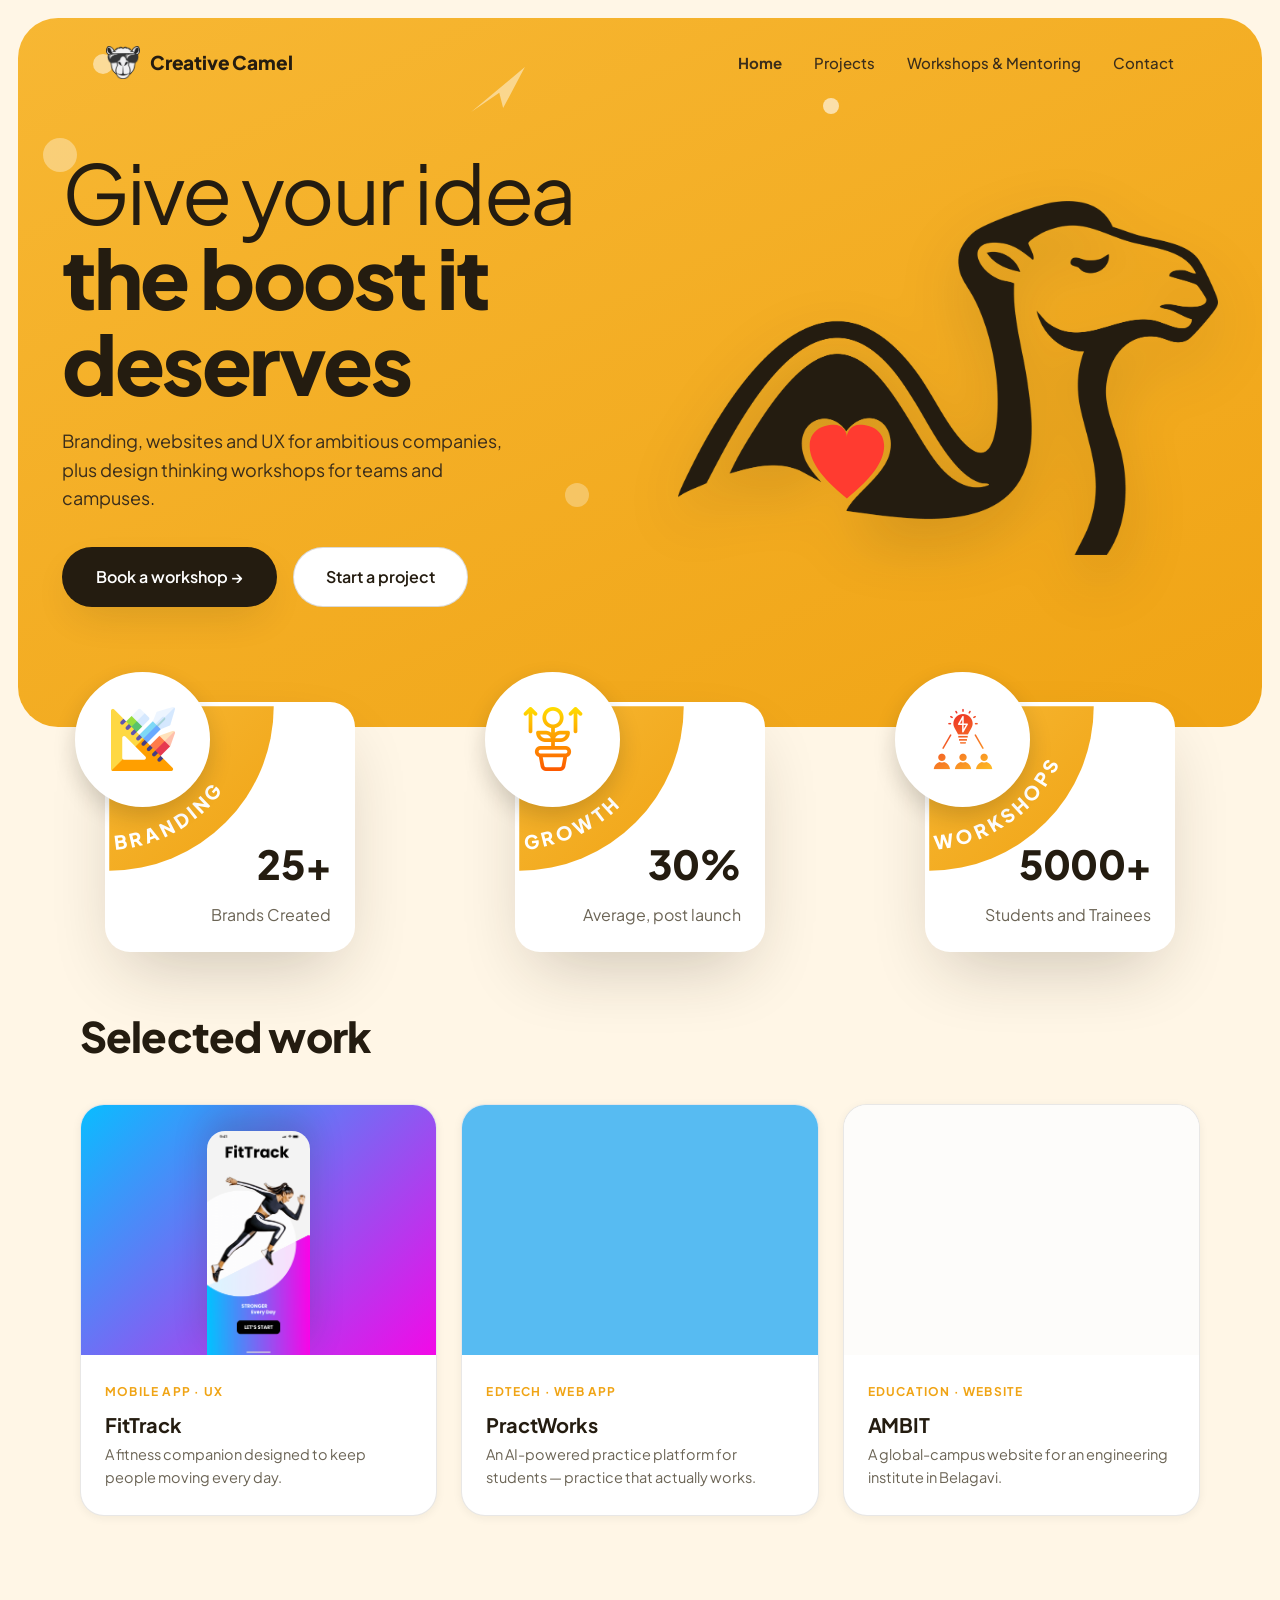
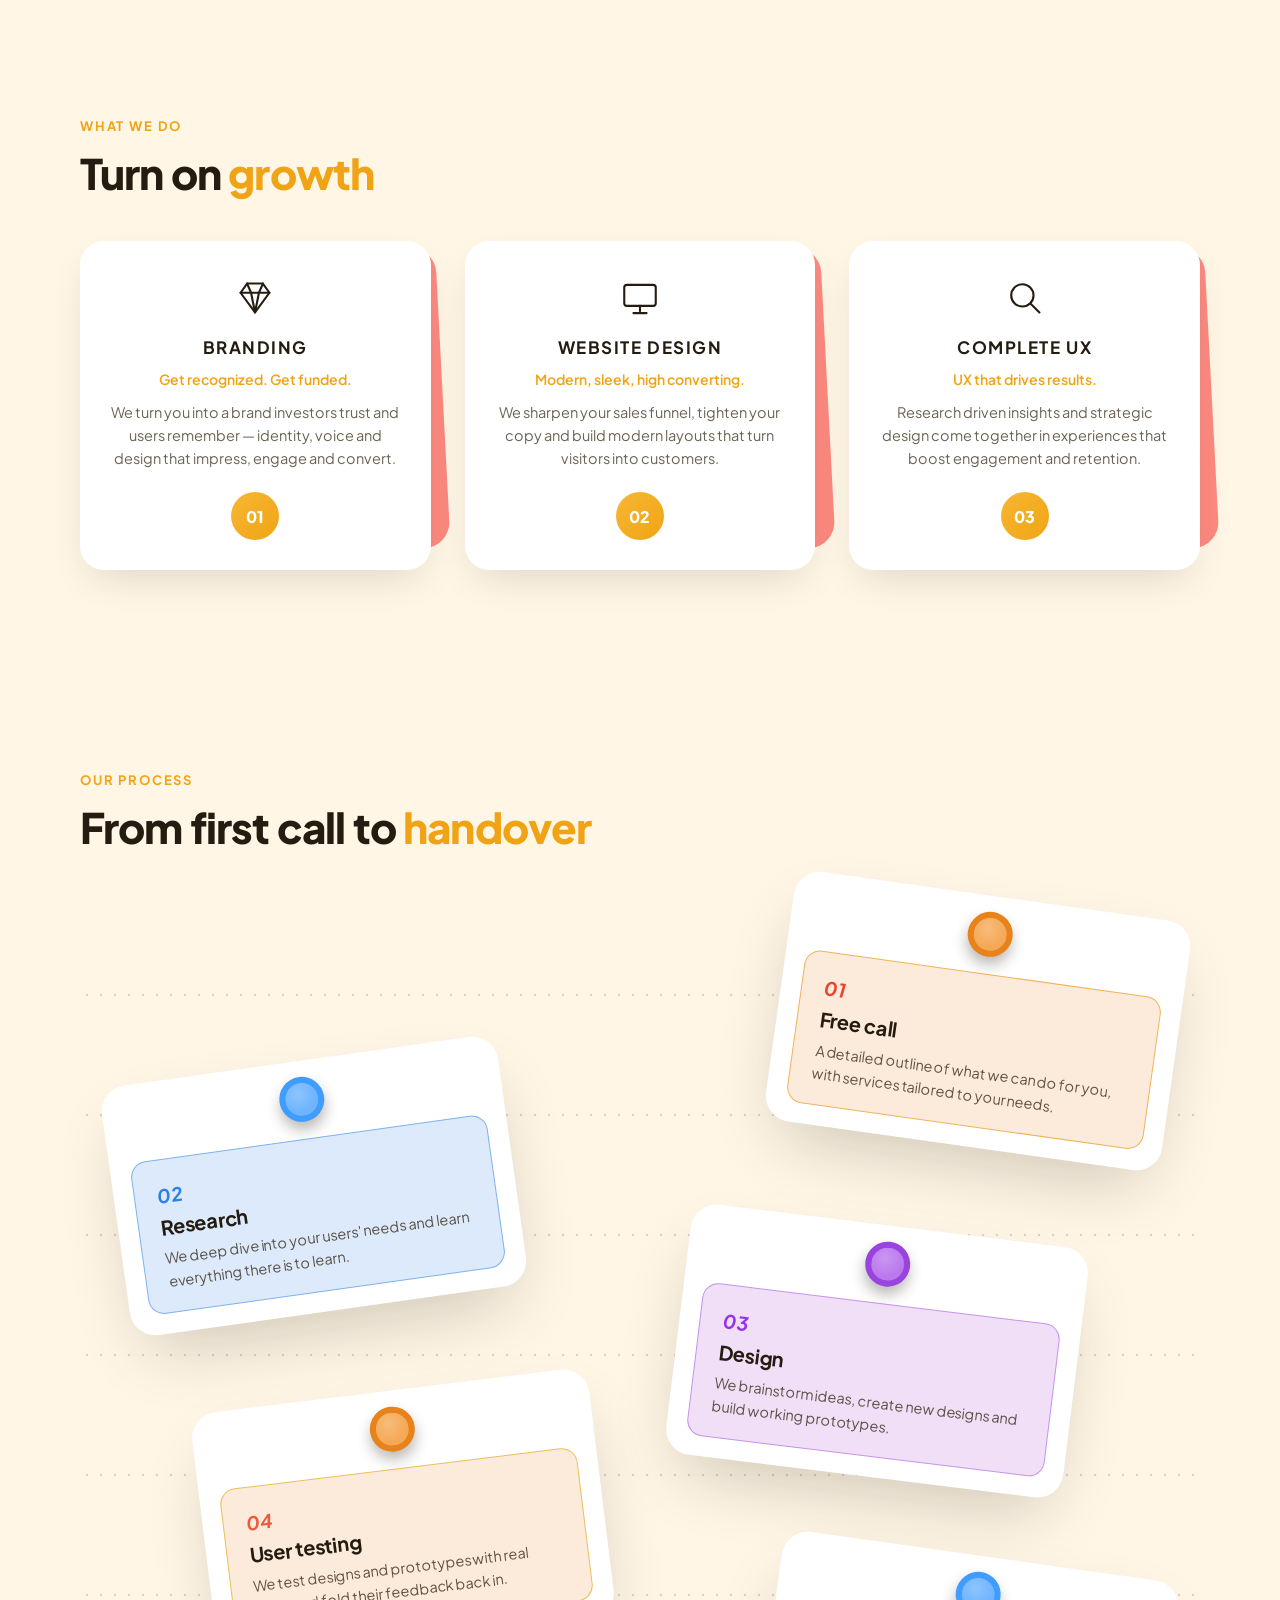
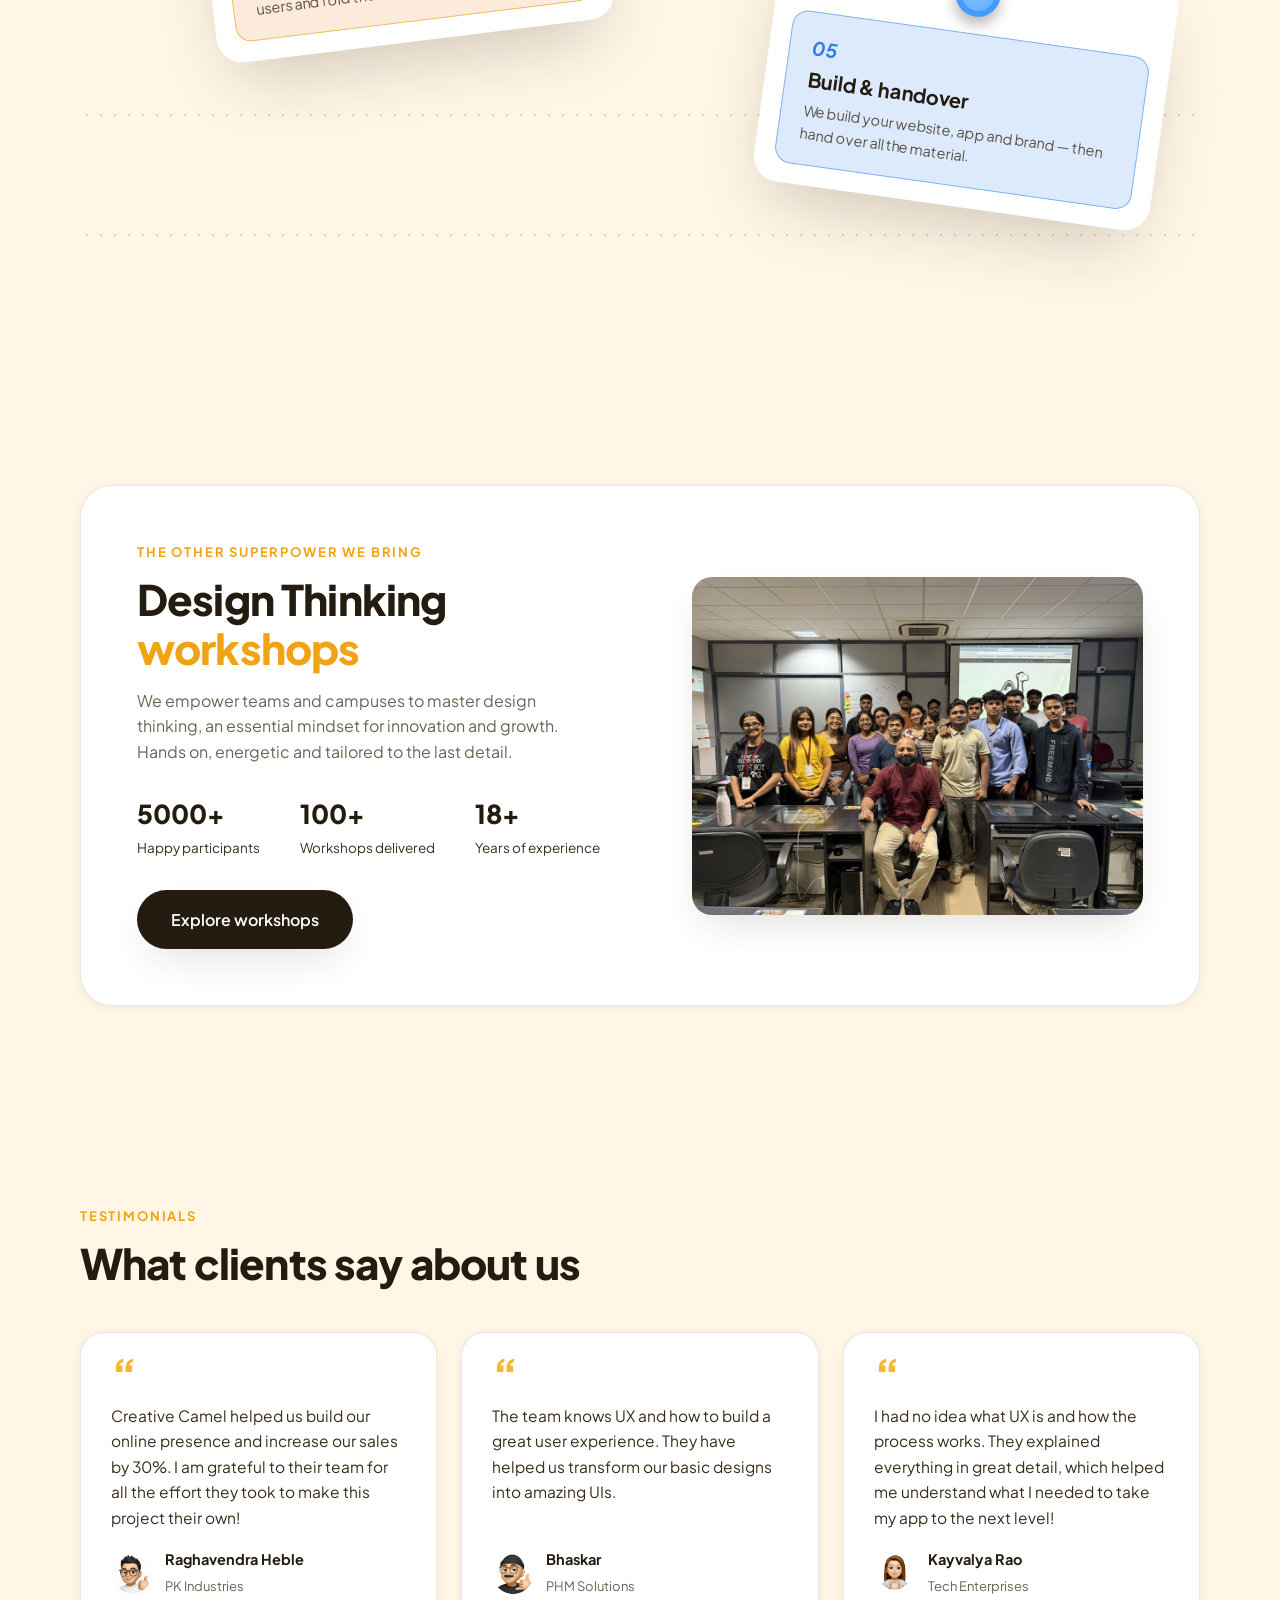
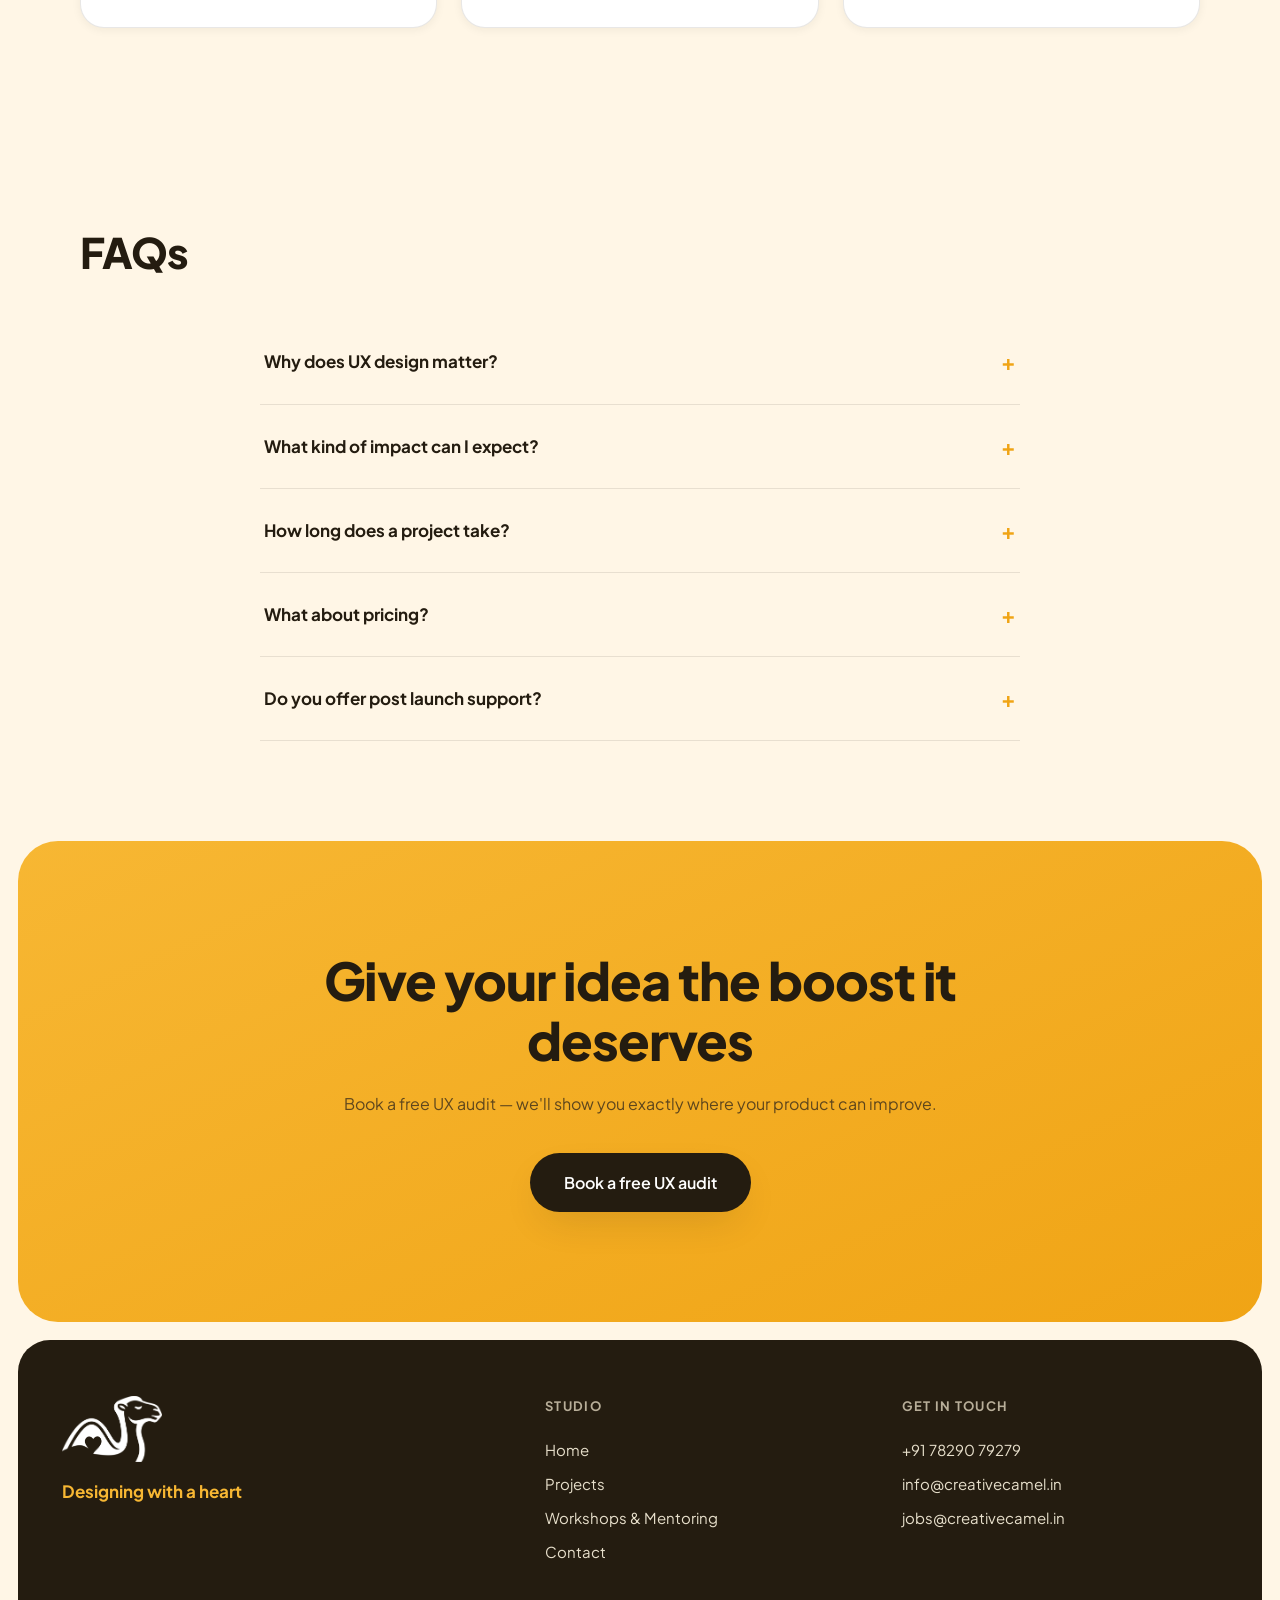
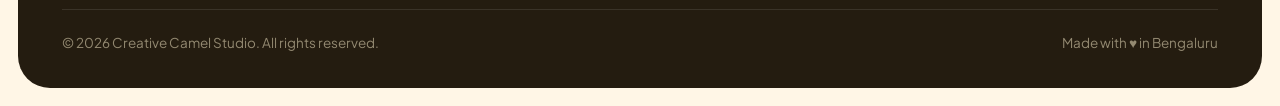
==== index.html @ 9607f11a "Workshops page: add learning journey, who should attend, and certificate spotlight sections" ====
<!DOCTYPE html>
<html lang="en">
<head>
<meta charset="UTF-8">
<meta name="viewport" content="width=device-width, initial-scale=1.0">
<title>Creative Camel Studio — Give your idea the boost it deserves</title>
<meta name="description" content="Creative Camel Studio designs brands, websites and UX for ambitious companies — and runs design thinking workshops for colleges and corporates. Bengaluru, India.">
<meta property="og:title" content="Creative Camel Studio">
<meta property="og:description" content="Branding, websites and UX that get you noticed — plus design thinking workshops that transform how teams create.">
<meta property="og:type" content="website">
<meta property="og:url" content="https://creativecamel.in/">
<link rel="icon" type="image/png" href="assets/img/logo-camel-face.png">
<link rel="preconnect" href="https://fonts.googleapis.com">
<link rel="preconnect" href="https://fonts.gstatic.com" crossorigin>
<link href="https://fonts.googleapis.com/css2?family=Plus+Jakarta+Sans:ital,wght@0,300..800;1,300..800&display=swap" rel="stylesheet">
<link rel="stylesheet" href="assets/styles.css?v=58">
</head>
<body>

<div class="hero-card">
  <div class="bubble" style="width:20px;height:20px;top:36px;left:6%;opacity:.5"></div>
  <div class="bubble" style="width:34px;height:34px;top:120px;left:2%;opacity:.35"></div>
  <div class="bubble" style="width:16px;height:16px;top:80px;right:34%;opacity:.6"></div>
  <div class="bubble" style="width:24px;height:24px;bottom:220px;left:44%;opacity:.3"></div>
  <svg class="paper-plane" viewBox="0 0 100 100" style="top:44px;left:36%;width:64px" aria-hidden="true">
    <path d="M8 78 L92 8 L52 48 L8 78 Z M52 48 L92 8 L58 72 Z" fill="#ffffff" opacity=".55"/>
  </svg>

  <div class="wrap">
    <nav class="nav-inner" aria-label="Main">
      <a class="brand" href="index.html"><img src="assets/img/logo-camel-face.png" alt="Creative Camel logo">Creative Camel</a>
      <div class="nav-links" id="navLinks">
        <a href="index.html" class="active">Home</a>
        <a href="#projects">Projects</a>
        <a href="workshops.html">Workshops &amp; Mentoring</a>
        <a href="contact.html">Contact</a>
      </div>
      <button class="nav-toggle" aria-label="Menu" aria-expanded="false" aria-controls="navLinks">☰</button>
    </nav>
  </div>

  <div class="wrap hero">
    <div class="hero-grid">
      <div class="hero-copy">
        <h1><span class="light">Give your idea</span><br>the boost it deserves</h1>
        <p class="hero-sub">Branding, websites and UX for ambitious companies, plus design thinking workshops for teams and campuses.</p>
        <div class="hero-btns">
          <a class="btn btn-primary" href="workshops.html">Book a workshop →</a>
          <a class="btn btn-ghost" href="contact.html">Start a project</a>
        </div>
      </div>
      <div class="hero-illustration">
        <div class="mark-wrap" tabindex="0" role="img" aria-label="The Creative Camel mark — hover for a little life">
          <img src="assets/img/camel-mark-hero.png" alt="">
          <svg class="mark-heart" viewBox="0 0 100 100" aria-hidden="true">
            <path d="M50 92 C 18 66, 4 46, 4 27 C 4 9, 19 1, 34 1 C 45 1, 50 10, 50 16 C 50 10, 55 1, 66 1 C 81 1, 96 9, 96 27 C 96 46, 82 66, 50 92 Z"/>
          </svg>
        </div>
      </div>
    </div>

    <div class="stat-cards">
      <div class="stat-card reveal">
        <svg class="card-swoosh" viewBox="0 0 320 320" aria-hidden="true">
          <defs>
            <linearGradient id="swooshGrad3" x1="0" y1="0" x2="1" y2="1">
              <stop offset="0%" stop-color="#F7B733"/><stop offset="100%" stop-color="#F0A415"/>
            </linearGradient>
            <path id="arcPath3" d="M6 210 A210 210 0 0 0 210 6" fill="none"/>
          </defs>
          <path d="M240 6 A234 234 0 0 1 6 240 L6 6 Z" fill="url(#swooshGrad3)"/>
          <text font-family="'Plus Jakarta Sans',sans-serif" font-weight="800" font-size="27" letter-spacing="5" fill="#fff">
            <textPath href="#arcPath3" startOffset="8">BRANDING</textPath>
          </text>
        </svg>
        <div class="badge">
          <img src="assets/img/Design.png" alt="">
        </div>
        <div class="stat-text">
          <div class="value"><span data-count-to="25">0</span>+</div>
          <div class="desc">Brands Created</div>
        </div>
      </div>
      <div class="stat-card reveal reveal-d1">
        <svg class="card-swoosh" viewBox="0 0 320 320" aria-hidden="true">
          <defs>
            <linearGradient id="swooshGrad2" x1="0" y1="0" x2="1" y2="1">
              <stop offset="0%" stop-color="#F7B733"/><stop offset="100%" stop-color="#F0A415"/>
            </linearGradient>
            <path id="arcPath2" d="M6 210 A210 210 0 0 0 210 6" fill="none"/>
          </defs>
          <path d="M240 6 A234 234 0 0 1 6 240 L6 6 Z" fill="url(#swooshGrad2)"/>
          <text font-family="'Plus Jakarta Sans',sans-serif" font-weight="800" font-size="27" letter-spacing="5" fill="#fff">
            <textPath href="#arcPath2" startOffset="8">GROWTH</textPath>
          </text>
        </svg>
        <div class="badge">
          <img src="assets/img/Growth.png" alt="">
        </div>
        <div class="stat-text">
          <div class="value"><span data-count-to="30">0</span>%</div>
          <div class="desc">Average, post launch</div>
        </div>
      </div>
      <div class="stat-card reveal reveal-d2">
        <svg class="card-swoosh" viewBox="0 0 320 320" aria-hidden="true">
          <defs>
            <linearGradient id="swooshGrad1" x1="0" y1="0" x2="1" y2="1">
              <stop offset="0%" stop-color="#F7B733"/><stop offset="100%" stop-color="#F0A415"/>
            </linearGradient>
            <path id="arcPath1" d="M6 210 A210 210 0 0 0 210 6" fill="none"/>
          </defs>
          <path d="M240 6 A234 234 0 0 1 6 240 L6 6 Z" fill="url(#swooshGrad1)"/>
          <text font-family="'Plus Jakarta Sans',sans-serif" font-weight="800" font-size="27" letter-spacing="5" fill="#fff">
            <textPath href="#arcPath1" startOffset="8">WORKSHOPS</textPath>
          </text>
        </svg>
        <div class="badge">
          <img src="assets/img/Workshop.png" alt="">
        </div>
        <div class="stat-text">
          <div class="value"><span data-count-to="5000">0</span>+</div>
          <div class="desc">Students and Trainees</div>
        </div>
      </div>
    </div>
  </div>
</div>

<section class="section" id="projects">
  <div class="wrap">
    <div class="section-head reveal">
      <h2>Selected work</h2>
    </div>
    <div class="cards-3">
      <a class="card reveal" href="fittrack.html">
        <div class="card-thumb tint-fittrack"><img class="phone" src="assets/img/fittrack-hero.png" alt="FitTrack app onboarding screen"></div>
        <div class="card-body">
          <span class="tag">Mobile App · UX</span>
          <h3>FitTrack</h3>
          <p>A fitness companion designed to keep people moving every day.</p>
        </div>
      </a>
      <a class="card reveal reveal-d1" href="practworks.html">
        <div class="card-thumb tint-practwork"><video class="thumb-video" src="assets/video/PractWorks.mp4" autoplay muted loop playsinline aria-label="PractWorks learning platform demo"></video></div>
        <div class="card-body">
          <span class="tag">EdTech · Web App</span>
          <h3>PractWorks</h3>
          <p>An AI-powered practice platform for students — practice that actually works.</p>
        </div>
      </a>
      <a class="card reveal reveal-d2" href="https://ambit.edu.in/#/" target="_blank" rel="noopener">
        <div class="card-thumb tint-ambit"><video class="thumb-video" src="assets/video/AMBIT.mp4" autoplay muted loop playsinline aria-label="AMBIT engineering college website demo"></video></div>
        <div class="card-body">
          <span class="tag">Education · Website</span>
          <h3>AMBIT</h3>
          <p>A global-campus website for an engineering institute in Belagavi.</p>
        </div>
      </a>
    </div>
  </div>
</section>

<section class="section">
  <div class="wrap">
    <div class="section-head reveal">
      <div>
        <span class="kicker">What we do</span>
        <h2>Turn on <span class="serif-accent">growth</span></h2>
      </div>
    </div>
    <div class="services">
      <div class="service reveal">
        <div class="service-card">
          <span class="icon" aria-hidden="true">
            <svg viewBox="0 0 32 32" fill="none" stroke="currentColor" stroke-width="1.6" stroke-linejoin="round" stroke-linecap="round">
              <path d="M10 5 L22 5 L27 12 L16 27 L5 12 Z"/>
              <path d="M5 12 L27 12 M13 12 L16 27 L19 12 M10 5 L13 12 M22 5 L19 12"/>
            </svg>
          </span>
          <h3>Branding</h3>
          <span class="promise">Get recognized. Get funded.</span>
          <p>We turn you into a brand investors trust and users remember — identity, voice and design that impress, engage and convert.</p>
          <span class="num">01</span>
        </div>
      </div>
      <div class="service reveal reveal-d1">
        <div class="service-card">
          <span class="icon" aria-hidden="true">
            <svg viewBox="0 0 32 32" fill="none" stroke="currentColor" stroke-width="1.6" stroke-linejoin="round" stroke-linecap="round">
              <rect x="4" y="6" width="24" height="16" rx="2"/>
              <path d="M16 22 L16 26 M11 27.5 L21 27.5"/>
            </svg>
          </span>
          <h3>Website Design</h3>
          <span class="promise">Modern, sleek, high converting.</span>
          <p>We sharpen your sales funnel, tighten your copy and build modern layouts that turn visitors into customers.</p>
          <span class="num">02</span>
        </div>
      </div>
      <div class="service reveal reveal-d2">
        <div class="service-card">
          <span class="icon" aria-hidden="true">
            <svg viewBox="0 0 32 32" fill="none" stroke="currentColor" stroke-width="1.6" stroke-linejoin="round" stroke-linecap="round">
              <circle cx="14" cy="14" r="8.5"/>
              <path d="M20.5 20.5 L27 27"/>
            </svg>
          </span>
          <h3>Complete UX</h3>
          <span class="promise">UX that drives results.</span>
          <p>Research driven insights and strategic design come together in experiences that boost engagement and retention.</p>
          <span class="num">03</span>
        </div>
      </div>
    </div>
  </div>
</section>

<section class="section">
  <div class="wrap">
    <div class="section-head reveal">
      <div>
        <span class="kicker">Our process</span>
        <h2>From first call to <span class="serif-accent">handover</span></h2>
      </div>
    </div>
    <div class="process pinboard">
      <div class="pin-card pc-1 reveal">
        <div class="pin-tilt">
          <span class="pin" aria-hidden="true"></span>
          <div class="pin-inner">
            <span class="pnum">01</span>
            <h3>Free call</h3>
            <p>A detailed outline of what we can do for you, with services tailored to your needs.</p>
          </div>
        </div>
      </div>
      <div class="pin-card pc-2 reveal reveal-d1">
        <div class="pin-tilt">
          <span class="pin" aria-hidden="true"></span>
          <div class="pin-inner">
            <span class="pnum">02</span>
            <h3>Research</h3>
            <p>We deep dive into your users' needs and learn everything there is to learn.</p>
          </div>
        </div>
      </div>
      <div class="pin-card pc-3 reveal reveal-d1">
        <div class="pin-tilt">
          <span class="pin" aria-hidden="true"></span>
          <div class="pin-inner">
            <span class="pnum">03</span>
            <h3>Design</h3>
            <p>We brainstorm ideas, create new designs and build working prototypes.</p>
          </div>
        </div>
      </div>
      <div class="pin-card pc-4 reveal reveal-d2">
        <div class="pin-tilt">
          <span class="pin" aria-hidden="true"></span>
          <div class="pin-inner">
            <span class="pnum">04</span>
            <h3>User testing</h3>
            <p>We test designs and prototypes with real users and fold their feedback back in.</p>
          </div>
        </div>
      </div>
      <div class="pin-card pc-5 reveal reveal-d2">
        <div class="pin-tilt">
          <span class="pin" aria-hidden="true"></span>
          <div class="pin-inner">
            <span class="pnum">05</span>
            <h3>Build &amp; handover</h3>
            <p>We build your website, app and brand — then hand over all the material.</p>
          </div>
        </div>
      </div>
    </div>
  </div>
</section>

<section class="section">
  <div class="wrap">
    <div class="ws-banner reveal">
      <div>
        <span class="kicker">The other superpower we bring</span>
        <h2>Design Thinking <span class="serif-accent">workshops</span></h2>
        <p>We empower teams and campuses to master design thinking, an essential mindset for innovation and growth. Hands on, energetic and tailored to the last detail.</p>
        <div class="ws-stats">
          <div><b><span data-count-to="5000">0</span>+</b><span>Happy participants</span></div>
          <div><b><span data-count-to="100">0</span>+</b><span>Workshops delivered</span></div>
          <div><b><span data-count-to="18">0</span>+</b><span>Years of experience</span></div>
        </div>
        <a class="btn btn-primary" href="workshops.html">Explore workshops</a>
      </div>
      <img class="ws-photo" src="assets/img/workshop-classroom.jpg" alt="A Creative Camel design thinking workshop in progress at an engineering college">
    </div>
  </div>
</section>

<section class="section">
  <div class="wrap">
    <div class="section-head reveal">
      <div>
        <span class="kicker">Testimonials</span>
        <h2>What clients say about us</h2>
      </div>
    </div>
    <div class="quotes">
      <figure class="quote reveal">
        <span class="mark">“</span>
        <p>Creative Camel helped us build our online presence and increase our sales by 30%. I am grateful to their team for all the effort they took to make this project their own!</p>
        <footer>
          <img src="assets/img/avatar-1.png" alt="">
          <div><b>Raghavendra Heble</b><span>PK Industries</span></div>
        </footer>
      </figure>
      <figure class="quote reveal reveal-d1">
        <span class="mark">“</span>
        <p>The team knows UX and how to build a great user experience. They have helped us transform our basic designs into amazing UIs.</p>
        <footer>
          <img src="assets/img/avatar-2.png" alt="">
          <div><b>Bhaskar</b><span>PHM Solutions</span></div>
        </footer>
      </figure>
      <figure class="quote reveal reveal-d2">
        <span class="mark">“</span>
        <p>I had no idea what UX is and how the process works. They explained everything in great detail, which helped me understand what I needed to take my app to the next level!</p>
        <footer>
          <img src="assets/img/avatar-3.png" alt="">
          <div><b>Kayvalya Rao</b><span>Tech Enterprises</span></div>
        </footer>
      </figure>
    </div>
  </div>
</section>

<section class="section">
  <div class="wrap">
    <div class="section-head reveal"><h2>FAQs</h2></div>
    <div class="faq reveal">
      <div class="faq-item">
        <button class="faq-q" aria-expanded="false" aria-controls="faq-a-1">
          Why does UX design matter?
          <span class="faq-icon" aria-hidden="true">+</span>
        </button>
        <div class="faq-a" id="faq-a-1">
          <div class="faq-a-inner"><p>Good UX is the difference between a product people tolerate and a product people love. It reduces friction, builds trust and directly moves the numbers you care about — sign ups, sales and retention.</p></div>
        </div>
      </div>
      <div class="faq-item">
        <button class="faq-q" aria-expanded="false" aria-controls="faq-a-2">
          What kind of impact can I expect?
          <span class="faq-icon" aria-hidden="true">+</span>
        </button>
        <div class="faq-a" id="faq-a-2">
          <div class="faq-a-inner"><p>A sharper brand, a clearer story and measurably better conversion. One of our clients saw a 30% lift in sales after we rebuilt their online presence — results vary, but we design for outcomes, not just looks.</p></div>
        </div>
      </div>
      <div class="faq-item">
        <button class="faq-q" aria-expanded="false" aria-controls="faq-a-3">
          How long does a project take?
          <span class="faq-icon" aria-hidden="true">+</span>
        </button>
        <div class="faq-a" id="faq-a-3">
          <div class="faq-a-inner"><p>It depends on scope: a branding project typically runs 2–4 weeks, a website 4–8 weeks, and a full UX engagement longer. You'll get a clear timeline after the free call — and we stick to it.</p></div>
        </div>
      </div>
      <div class="faq-item">
        <button class="faq-q" aria-expanded="false" aria-controls="faq-a-4">
          What about pricing?
          <span class="faq-icon" aria-hidden="true">+</span>
        </button>
        <div class="faq-a" id="faq-a-4">
          <div class="faq-a-inner"><p>Every project is scoped and priced after the free call, so you only pay for what you need. No hidden costs, no surprises — just a clear proposal you can say yes to.</p></div>
        </div>
      </div>
      <div class="faq-item">
        <button class="faq-q" aria-expanded="false" aria-controls="faq-a-5">
          Do you offer post launch support?
          <span class="faq-icon" aria-hidden="true">+</span>
        </button>
        <div class="faq-a" id="faq-a-5">
          <div class="faq-a-inner"><p>Yes. Every project ends with a complete handover of all material, and we stay available for support and improvements after launch — including ongoing retainers if you want us around long term.</p></div>
        </div>
      </div>
    </div>
  </div>
</section>

<section class="cta-band">
  <div class="wrap reveal">
    <h2>Give your idea the <span class="light">boost</span> it deserves</h2>
    <p>Book a free UX audit — we'll show you exactly where your product can improve.</p>
    <a class="btn btn-primary" href="contact.html">Book a free UX audit</a>
  </div>
</section>

<footer class="site">
  <div class="wrap" style="padding:0">
    <div class="foot-grid">
      <div class="foot-brand">
        <img src="assets/img/logo-camel-heart-light.png" alt="Creative Camel Studio">
        <div class="tagline">Designing with a heart</div>
      </div>
      <div class="foot-col">
        <h4>Studio</h4>
        <a href="index.html">Home</a>
        <a href="#projects">Projects</a>
        <a href="workshops.html">Workshops &amp; Mentoring</a>
        <a href="contact.html">Contact</a>
      </div>
      <div class="foot-col">
        <h4>Get in touch</h4>
        <a href="tel:+917829079279">+91 78290 79279</a>
        <a href="mailto:info@creativecamel.in">info@creativecamel.in</a>
        <a href="mailto:jobs@creativecamel.in">jobs@creativecamel.in</a>
      </div>
    </div>
    <div class="foot-bottom">
      <span>© <span id="year">2026</span> Creative Camel Studio. All rights reserved.</span>
      <span>Made with ♥ in Bengaluru</span>
    </div>
  </div>
</footer>

<script src="assets/script.js?v=5"></script>
</body>
</html>
---- assets/styles.css ----
/* ─────────────────────────────────────────────
   Creative Camel Studio — Golden Hour
   ───────────────────────────────────────────── */
:root{
  --cream:#FFF6E6;
  --yellow-500:#F7B733;
  --yellow-600:#F0A415;
  --yellow-100:#FDECC3;
  --yellow-50:#FFF3D6;
  --ink:#241C10;
  --ink-soft:#3A2D1B;
  --grey:#6B6455;
  --grey-light:#A79C89;
  --white:#FFFFFF;
  --heart-red:#FF3B30;
  --line:rgba(36,28,16,.10);
  --line-2:rgba(36,28,16,.16);
  --shadow-sm:0 2px 10px rgba(36,28,16,.06);
  --shadow-md:0 16px 40px -12px rgba(36,28,16,.16);
  --shadow-lg:0 30px 70px -20px rgba(36,28,16,.24);
  --font-display:"Plus Jakarta Sans",sans-serif;
  --font-body:"Plus Jakarta Sans",sans-serif;
  /* Critically damped spring approximation — settles smoothly, no overshoot.
     Reserved for anything tap-triggered with no thrown momentum behind it. */
  --ease-spring:cubic-bezier(.32,.72,0,1);
  --ease-tap:cubic-bezier(.4,0,.2,1);
}
*{margin:0;padding:0;box-sizing:border-box}
html{scroll-behavior:smooth}
body{
  background:var(--cream);
  color:var(--ink);
  font-family:var(--font-body);
  font-size:16px;
  line-height:1.6;
  overflow-x:hidden;
  -webkit-font-smoothing:antialiased;
  font-optical-sizing:auto;
  -webkit-tap-highlight-color:transparent;
}
img{max-width:100%;display:block}
a{color:inherit;text-decoration:none}
ul{list-style:none}
.wrap{max-width:1200px;margin:0 auto;padding:0 40px}
::selection{background:var(--ink);color:var(--yellow-100)}

h1{
  font-family:var(--font-display);font-size:clamp(42px,6.4vw,84px);
  line-height:1.04;font-weight:800;letter-spacing:-.03em;color:var(--ink);
}
h1 .light{font-weight:400}
h2{font-family:var(--font-display);font-size:clamp(28px,3.8vw,42px);font-weight:800;letter-spacing:-.02em;line-height:1.15;color:var(--ink)}
h3{font-family:var(--font-display);font-weight:700;letter-spacing:-.01em;line-height:1.25;color:var(--ink)}
.serif-accent{color:var(--yellow-600)}

/* ── Nav (lives inside the hero card, scrolls with the page) ── */
/* position:relative + z-index anchor the mobile dropdown to the nav row (not the whole
   hero card) and keep it painted above the hero content below */
.nav-inner{display:flex;align-items:center;justify-content:space-between;padding:8px 4px 0;position:relative;z-index:20}
.brand{display:flex;align-items:center;gap:10px;font-family:var(--font-display);font-weight:800;font-size:19px;letter-spacing:-.01em;color:var(--ink)}
.brand img{width:34px}
.nav-links{display:flex;gap:32px;font-size:15px;color:var(--ink-soft)}
.nav-links a{position:relative;padding:4px 0;font-weight:500;transition:opacity .2s var(--ease-tap)}
.nav-links a::after{content:"";position:absolute;left:0;right:100%;bottom:0;height:2px;background:currentColor;transition:right .25s var(--ease-spring)}
.nav-links a:hover::after{right:0}
.nav-links a:hover,.nav-links a.active{opacity:1;font-weight:700}
.nav-links a:active{opacity:.55;transition:opacity .1s var(--ease-tap)}
.nav-cta{
  background:var(--ink);color:var(--white);padding:12px 24px;border-radius:999px;
  font-weight:600;font-size:14.5px;white-space:nowrap;box-shadow:var(--shadow-sm);
  transition:transform .3s var(--ease-spring),box-shadow .3s var(--ease-spring);
}
.nav-cta:hover{transform:translateY(-2px);box-shadow:var(--shadow-md)}
.nav-cta:active{transform:scale(.96)}
.nav-toggle{
  display:none;background:none;border:none;color:var(--ink);font-size:26px;cursor:pointer;line-height:1;
  transition:transform .15s var(--ease-tap);
}
.nav-toggle:active{transform:scale(.85)}

/* ── Buttons ─────────────────────────────── */
.btn{
  display:inline-block;border-radius:999px;font-weight:600;font-size:16px;cursor:pointer;text-align:center;
  transition:transform .3s var(--ease-spring),box-shadow .3s var(--ease-spring),border-color .3s var(--ease-spring),background-color .3s var(--ease-spring);
}
.btn:active{transition:transform .1s var(--ease-tap)}
.btn-primary{
  background:var(--ink);color:var(--white);padding:17px 34px;
  box-shadow:var(--shadow-md);
}
.btn-primary:hover{transform:translateY(-2px);box-shadow:var(--shadow-lg)}
.btn-primary:active{transform:translateY(-2px) scale(.96)}
.btn-ghost{
  border:1.5px solid var(--line-2);padding:15.5px 32px;font-weight:600;
  background:var(--white);color:var(--ink);
}
.btn-ghost:hover{border-color:var(--ink)}
.btn-ghost:active{transform:scale(.96);background:var(--yellow-50)}

/* ── Hero card ───────────────────────────── */
.hero-card{
  position:relative;border-radius:40px;
  background:linear-gradient(155deg,var(--yellow-500) 0%,var(--yellow-600) 100%);
  padding:20px 44px 0;margin:18px 18px 0;
}
.hero-card .bubble{position:absolute;border-radius:50%;background:#fff;pointer-events:none}
.hero{position:relative;padding:70px 0 120px;z-index:1;min-width:0}
.hero-grid{display:grid;grid-template-columns:1.05fr .95fr;gap:20px;align-items:center;position:relative;min-width:0}
.hero-copy{position:relative;z-index:2;min-width:0}
.hero h1{margin:0 0 22px}
.hero-sub{color:var(--ink-soft);font-size:18px;max-width:460px;margin:0 0 34px}
.hero-btns{display:flex;gap:16px;flex-wrap:wrap}
.hero-illustration{position:relative;z-index:1;display:flex;align-items:center;justify-content:center}
.mark-wrap{position:relative;width:100%;max-width:540px;cursor:pointer}
.mark-wrap img{width:100%;display:block;filter:drop-shadow(0 24px 30px rgba(36,28,16,.16));transition:transform .5s var(--ease-spring)}
.mark-wrap:hover img,.mark-wrap:focus-visible img{transform:rotate(-2deg) scale(1.015)}
/* Heart cavity measured from the raw alpha-channel mask (not a color composite — eliminates
   gradient/shadow misreading) at x:322-550, y:562-802 of the 1400x917 image, center 31.14%,74.37%.
   Verified by drawing the box back onto the binary mask before shipping. */
.mark-heart{
  position:absolute;left:23.56%;top:62.92%;width:15.16%;height:22.90%;
  transform-origin:50% 50%;pointer-events:none;
}
.mark-heart path{fill:var(--heart-red)}
.mark-wrap:hover .mark-heart,.mark-wrap:focus-visible .mark-heart,.mark-wrap.beat .mark-heart{
  animation:heartbeat 1s var(--ease-spring) 1;
}
@keyframes heartbeat{
  0%,100%{transform:scale(1)}
  22%{transform:scale(1.22)}
  38%{transform:scale(1)}
  55%{transform:scale(1.14)}
  72%{transform:scale(1)}
}
.paper-plane{position:absolute;opacity:.85}

/* Heart burst — fires once, on the moment that actually matters: a submitted lead */
.burst-heart{
  position:fixed;z-index:999;pointer-events:none;
  line-height:1;color:var(--heart-red);
  animation:burst-fly .9s var(--ease-tap) forwards;
  will-change:transform,opacity;
}
@keyframes burst-fly{
  0%{transform:translate(-50%,-50%) scale(.4) rotate(0deg);opacity:1}
  15%{transform:translate(calc(-50% + var(--tx) * .25),calc(-50% + var(--ty) * .25)) scale(1.15) rotate(calc(var(--r) * .3));opacity:1}
  100%{transform:translate(calc(-50% + var(--tx)),calc(-50% + var(--ty))) scale(.7) rotate(var(--r));opacity:0}
}

/* Easter-egg toast */
.egg-toast{
  position:fixed;left:50%;bottom:28px;z-index:1000;
  background:var(--ink);color:var(--white);padding:16px 24px;border-radius:16px;
  max-width:min(420px,calc(100vw - 40px));font-size:14.5px;line-height:1.5;box-shadow:var(--shadow-lg);
  opacity:0;transform:translate(-50%,16px);
  transition:opacity .4s var(--ease-spring),transform .4s var(--ease-spring);
  pointer-events:none;
}
.egg-toast.show{opacity:1;transform:translate(-50%,0)}

/* Cursor companion — the native cursor stays; a little dot tags along behind it
   and blooms into a ring over anything clickable */
.cursor-dot{
  position:fixed;top:0;left:0;width:12px;height:12px;border-radius:50%;
  background:var(--heart-red);
  pointer-events:none;z-index:9999;
  transform:translate(-50%,-50%);
  transition:width .3s var(--ease-spring),height .3s var(--ease-spring),background-color .3s var(--ease-spring),opacity .25s var(--ease-tap);
  will-change:transform;
}
.cursor-dot.cursor-hover{width:44px;height:44px;background:transparent;outline:2px solid var(--heart-red);outline-offset:-2px}
.cursor-dot.cursor-hidden{opacity:0}

/* Floating stat cards */
.stat-cards{position:absolute;left:0;right:0;bottom:-225px;z-index:3;display:flex;justify-content:center;gap:160px;padding:0 4px;min-width:0}
.stat-card{
  background:var(--white);border-radius:25px;padding:24px;box-shadow:var(--shadow-lg);
  width:250px;height:250px;flex:none;position:relative;
  display:flex;flex-direction:column;justify-content:flex-end;
  transition:transform .4s var(--ease-spring),box-shadow .4s var(--ease-spring);
}
.stat-card:hover{transform:translateY(-4px);box-shadow:var(--shadow-lg),0 30px 50px -20px rgba(36,28,16,.2)}
/* Corner swoosh — a quarter-disk accent with its category label set along the arc itself.
   The icon badge overflows past the card's own edge and sits on top, which is what makes the
   disk read as a "stripe": the badge covers the disk's inner corner, leaving only its outer
   curved band visible. Kept to the site's yellow/ink palette, not a rainbow. */
.stat-card .card-swoosh{position:absolute;top:0;left:0;width:90%;aspect-ratio:1;z-index:0;pointer-events:none}
.stat-card .badge{
  position:absolute;top:-30px;left:-30px;z-index:2;
  width:135px;height:135px;border-radius:50%;background:var(--white);border:2px solid var(--white);
  display:flex;align-items:center;justify-content:center;
  box-shadow:0 10px 22px rgba(36,28,16,.18);
}
.stat-card .badge svg,.stat-card .badge img{width:64px;height:64px}
.stat-card .stat-text{position:relative;z-index:1;text-align:right}
.stat-card .value{font-family:var(--font-display);font-weight:800;font-size:40px;letter-spacing:-.02em;color:var(--ink)}
.stat-card .desc{color:var(--grey);font-size:16px;margin-top:6px;white-space:nowrap;margin-left:-60px}

/* ── Sections ────────────────────────────── */
.section{padding:100px 0}
/* Stat cards now hang far down past the hero card's bottom edge (per spec: only the top 20%
   sits in the yellow area) — extra top clearance so they don't collide with this heading. */
#projects{padding-top:285px}
.section-head{display:flex;justify-content:space-between;align-items:baseline;margin-bottom:44px;gap:20px;flex-wrap:wrap}
.section-link{color:var(--ink);font-size:15px;font-weight:600;border-bottom:2px solid var(--yellow-500);padding-bottom:2px;transition:opacity .2s}
.section-link:hover{opacity:.6}
.kicker{
  font-size:13px;letter-spacing:.14em;text-transform:uppercase;
  color:var(--yellow-600);font-weight:700;display:block;margin-bottom:12px;
}

/* ── Work cards ──────────────────────────── */
.cards-3{display:grid;grid-template-columns:repeat(3,1fr);gap:24px}
.card{
  background:var(--white);border:1px solid var(--line);border-radius:24px;
  overflow:hidden;display:flex;flex-direction:column;box-shadow:var(--shadow-sm);
  transition:transform .4s var(--ease-spring),box-shadow .4s var(--ease-spring);
}
.card:hover{transform:translateY(-6px);box-shadow:var(--shadow-md)}
.card:active{transform:translateY(-2px) scale(.985);transition:transform .12s var(--ease-tap)}
.card-thumb{height:250px;display:flex;align-items:flex-end;justify-content:center;padding-top:26px;position:relative;overflow:hidden}
.tint-yellow{background:linear-gradient(160deg,var(--yellow-100),var(--yellow-50))}
/* FitTrack thumb — matches the app's own blue→magenta gradient, sampled from the screenshot */
.tint-fittrack{background:linear-gradient(135deg,#09BDFF,#F309E7)}
.card-thumb.tint-fittrack img.phone{height:100%;width:auto}
/* PractWorks thumb — live looping product demo; bg matches the site's sky-blue header while loading */
.tint-practwork{background:#57BBF2}
/* AMBIT thumb — white like the college site's page background while loading.
   The recording carries the page's own side margins, so the video is zoomed a step
   further to read edge-to-edge like the PractWorks card. */
.tint-ambit{background:#FDFCFA}
.tint-ambit .thumb-video{transform:scale(1.22)}
.card:hover .tint-ambit .thumb-video{transform:scale(1.28)}
.card-thumb .thumb-video{width:100%;height:100%;object-fit:cover;display:block;transition:transform .5s var(--ease-spring)}
.card:hover .card-thumb .thumb-video{transform:scale(1.05)}
.tint-cream{background:linear-gradient(160deg,#FFF9EC,#FBF0D6)}
.tint-ink{background:linear-gradient(160deg,#F1EAD9,#E7DCC0)}
.card-thumb img.phone{width:150px;border-radius:18px 18px 0 0;box-shadow:0 -14px 34px rgba(36,28,16,.18);transition:transform .5s var(--ease-spring)}
.card:hover .card-thumb img.phone{transform:translateY(-8px)}
.card-thumb .cover-word{
  font-family:var(--font-display);font-weight:800;font-size:44px;letter-spacing:-.02em;
  align-self:center;margin:auto;color:var(--ink);opacity:.85;
}
.card-body{padding:22px 24px 26px}
.tag{font-size:12px;letter-spacing:.1em;text-transform:uppercase;color:var(--yellow-600);font-weight:700}
.card-body h3{font-size:20px;margin:9px 0 6px}
.card-body p{color:var(--grey);font-size:14.5px}

/* ── Services — white card over a tilted accent panel, per Vijay's infographic reference ── */
.services{display:grid;grid-template-columns:repeat(3,1fr);gap:34px}
.service{
  position:relative;
  transition:transform .4s var(--ease-spring);
}
.service::before{
  content:"";position:absolute;top:14px;bottom:14px;left:26px;right:-12px;
  background:#FE8A80;
  border-radius:26px;transform:rotate(-3deg);
  transition:transform .4s var(--ease-spring);
}
.service:hover{transform:translateY(-4px)}
.service:hover::before{transform:rotate(-4.5deg)}
.service-card{
  position:relative;height:100%;
  background:var(--white);border-radius:24px;padding:36px 28px 30px;
  box-shadow:var(--shadow-md);
  display:flex;flex-direction:column;align-items:center;text-align:center;
}
.service .icon{color:var(--ink);margin-bottom:18px}
.service .icon svg{width:42px;height:42px;display:block}
.service h3{font-size:17px;letter-spacing:.09em;text-transform:uppercase;margin-bottom:10px}
.service .promise{color:var(--yellow-600);font-size:14px;font-weight:600;margin-bottom:10px;display:block}
.service p{color:var(--grey);font-size:14.5px}
.service p{margin-bottom:22px}
.service .num{
  margin-top:auto;flex:none;
  width:48px;height:48px;border-radius:50%;
  background:linear-gradient(135deg,var(--yellow-500),var(--yellow-600));
  color:var(--white);font-family:var(--font-display);font-weight:800;font-size:16px;
  display:flex;align-items:center;justify-content:center;
}

/* ── Process — pinned sticky notes on a dotted board, per Vijay's Framer-site reference ── */
.pinboard{
  position:relative;height:990px;
  background-image:radial-gradient(circle,rgba(36,28,16,.16) 1.2px,transparent 1.6px);
  background-size:14px 120px;background-position:0 40px;
}
.pin-card{position:absolute;width:min(400px,100%)}
.pc-1{top:0;right:2%}
.pc-2{top:165px;left:3%}
.pc-3{top:330px;right:11%}
.pc-4{top:495px;left:11%}
.pc-5{top:660px;right:3%}
.pin-tilt{
  position:relative;background:var(--white);border-radius:26px;
  padding:78px 20px 20px;box-shadow:var(--shadow-lg);
  transition:transform .5s var(--ease-spring);
}
.pc-1 .pin-tilt{transform:rotate(8deg)}
.pc-2 .pin-tilt{transform:rotate(-8deg)}
.pc-3 .pin-tilt{transform:rotate(7deg)}
.pc-4 .pin-tilt{transform:rotate(-7deg)}
.pc-5 .pin-tilt{transform:rotate(8deg)}
.pin-card:hover .pin-tilt{transform:rotate(0deg) scale(1.02)}
.pin{
  position:absolute;top:16px;left:50%;transform:translateX(-50%);
  width:45px;height:45px;border-radius:50%;
  background:var(--pin-color,#409CFF);
  box-shadow:0 8px 14px rgba(36,28,16,.30);
}
.pin::after{
  content:"";position:absolute;inset:6px;border-radius:50%;
  background:radial-gradient(circle at 40% 32%,rgba(255,255,255,.22),transparent 62%),var(--pin-light,#6EB4FF);
}
.pin-inner{
  background:var(--note-bg,#FCEBDB);border:1px solid var(--note-line,#F0A415);
  border-radius:16px;padding:20px 22px;
}
.pin-inner .pnum{display:block;font-family:var(--font-display);font-weight:700;font-style:italic;font-size:19px;color:var(--note-num,#E8442E);margin-bottom:4px}
.pin-inner h3{font-size:20px;margin-bottom:8px}
.pin-inner p{color:var(--ink-soft);opacity:.8;font-size:14.5px;line-height:1.55}
.pc-1{--pin-color:#E8821A;--pin-light:#F5A957;--note-bg:#FCEBDB;--note-line:#F0B45A;--note-num:#E8442E}
.pc-2{--pin-color:#409CFF;--pin-light:#6EB4FF;--note-bg:#DCEAFB;--note-line:#7FB2EE;--note-num:#2E7FE8}
.pc-3{--pin-color:#9A44E0;--pin-light:#BC79EE;--note-bg:#F0DFF7;--note-line:#C793EA;--note-num:#9333EA}
.pc-4{--pin-color:#E8821A;--pin-light:#F5A957;--note-bg:#FCEBDB;--note-line:#E8C05A;--note-num:#F05A3C}
.pc-5{--pin-color:#409CFF;--pin-light:#6EB4FF;--note-bg:#DCEAFB;--note-line:#7FB2EE;--note-num:#2E7FE8}

/* ── Workshop banner ─────────────────────── */
.ws-banner{
  display:grid;grid-template-columns:1.05fr .95fr;gap:56px;align-items:center;
  background:var(--white);border:1px solid var(--line);border-radius:32px;
  padding:56px;position:relative;overflow:hidden;box-shadow:var(--shadow-sm);
}
.ws-banner h2{margin-bottom:16px}
.ws-banner p{color:var(--grey);margin-bottom:28px;max-width:460px}
.ws-photo{border-radius:20px;position:relative;z-index:1;box-shadow:var(--shadow-md)}
.ws-stats{display:flex;flex-wrap:wrap;gap:24px 40px;margin-bottom:30px}
.ws-stats b{display:block;font-family:var(--font-display);font-weight:800;font-size:26px}
/* Workshops page hero gets display-size numbers; the homepage banner keeps 26px */
.page-hero .ws-stats b{font-size:50px;letter-spacing:-.02em;line-height:1.1}
/* ws-stats always sit on yellow surfaces — full ink-soft, not grey, for contrast */
.ws-stats span{color:var(--ink-soft);font-size:13.5px}
/* count-up spans inside the number keep the number's own size and color */
.ws-stats b span{font-size:inherit;color:inherit}

/* ── Testimonials ────────────────────────── */
.quotes{display:grid;grid-template-columns:repeat(3,1fr);gap:24px}
.quote{
  background:var(--white);border:1px solid var(--line);border-radius:24px;padding:30px;
  display:flex;flex-direction:column;gap:18px;box-shadow:var(--shadow-sm);
  transition:transform .4s var(--ease-spring),box-shadow .4s var(--ease-spring);
}
.quote:hover{transform:translateY(-4px);box-shadow:var(--shadow-md)}
.quote .mark{font-family:var(--font-display);font-weight:800;font-size:44px;line-height:.5;color:var(--yellow-500)}
.quote p{color:var(--ink-soft);font-size:15.5px;line-height:1.65;flex:1}
.quote footer{display:flex;align-items:center;gap:12px}
.quote footer img{width:42px;height:42px;border-radius:50%}
.quote footer b{display:block;font-size:14.5px;font-family:var(--font-display)}
.quote footer span{color:var(--grey);font-size:13px}

/* ── FAQ ─────────────────────────────────── */
/* Physical accordion: grid-template-rows 0fr→1fr animates the real height,
   so it opens/closes like a hinge instead of native <details> snapping instantly. */
.faq{max-width:760px;margin:0 auto}
.faq-item{border-bottom:1px solid var(--line)}
.faq-q{
  all:unset;box-sizing:border-box;cursor:pointer;display:flex;width:100%;
  justify-content:space-between;align-items:center;padding:24px 4px;
  font-family:var(--font-display);font-size:17px;font-weight:700;color:var(--ink);gap:20px;
}
.faq-q:active{opacity:.6;transition:opacity .1s var(--ease-tap)}
.faq-icon{font-size:22px;color:var(--yellow-600);flex-shrink:0;transition:transform .4s var(--ease-spring)}
.faq-q[aria-expanded="true"] .faq-icon{transform:rotate(45deg)}
.faq-a{display:grid;grid-template-rows:0fr;transition:grid-template-rows .4s var(--ease-spring)}
.faq-a-inner{overflow:hidden;min-height:0}
.faq-a-inner p{padding:0 4px 24px;color:var(--grey);font-size:15.5px;max-width:640px}
.faq-item.open .faq-a{grid-template-rows:1fr}

/* ── CTA band ────────────────────────────── */
.cta-band{position:relative;text-align:center;padding:110px 44px;overflow:hidden;border-radius:40px;background:linear-gradient(155deg,var(--yellow-500) 0%,var(--yellow-600) 100%);margin:0 18px}
.cta-band h2{font-size:clamp(32px,4.6vw,52px);max-width:720px;margin:0 auto 20px}
.cta-band p{color:var(--ink-soft);opacity:.8;margin-bottom:36px}
.cta-band .wrap{position:relative;z-index:1;padding:0}

/* ── Footer ──────────────────────────────── */
footer.site{border-radius:32px;padding:56px 44px 34px;background:var(--ink);margin:18px}
.foot-grid{display:grid;grid-template-columns:1.4fr 1fr 1fr;gap:40px;margin-bottom:40px}
.foot-brand img{width:100px;margin-bottom:16px}
.foot-brand .tagline{font-family:var(--font-display);font-weight:700;font-size:17px;color:var(--yellow-500)}
.foot-col h4{font-family:var(--font-display);font-size:13px;letter-spacing:.1em;text-transform:uppercase;color:#B8AE99;margin-bottom:16px}
.foot-col a{display:block;color:#E7DFCB;font-size:15px;padding:5px 0;transition:color .2s}
.foot-col a:hover{color:var(--yellow-500)}
.foot-bottom{border-top:1px solid rgba(255,255,255,.1);padding-top:22px;display:flex;justify-content:space-between;color:#938971;font-size:13.5px;flex-wrap:wrap;gap:10px}

/* ── Reveal animations ───────────────────── */
.reveal{opacity:0;transform:translateY(28px);transition:opacity .7s ease,transform .7s ease}
.reveal.in{opacity:1;transform:none}
.reveal-d1{transition-delay:.08s}
.reveal-d2{transition-delay:.16s}
.reveal-d3{transition-delay:.24s}

/* ── Page hero (inner pages) ─────────────── */
.page-hero{padding:60px 0 72px}
.page-hero h1{font-size:clamp(38px,5.6vw,64px);margin:20px 0 16px;max-width:760px}
.page-hero .hero-sub{margin:0}

/* ── Projects page ───────────────────────── */
.project{
  display:grid;grid-template-columns:1fr 1fr;gap:56px;align-items:center;
  padding:64px 0;border-bottom:1px solid var(--line);
}
.project:first-of-type{padding-top:0}
.project:last-of-type{border-bottom:none;padding-bottom:0}
.project .shots{
  display:flex;gap:18px;justify-content:center;align-items:flex-end;
  border-radius:28px;padding:40px 30px 0;overflow:hidden;min-height:380px;
}
.project .shots img{width:44%;max-width:200px;border-radius:16px 16px 0 0;box-shadow:0 -14px 34px rgba(36,28,16,.18)}
.project .shots img:first-child{transform:translateY(24px)}
.project h3{font-size:30px;margin:10px 0 14px}
.project .desc{color:var(--grey);margin-bottom:22px}
.project .facts{display:flex;flex-direction:column;gap:10px}
.project .facts li{display:flex;gap:12px;align-items:baseline;color:var(--ink-soft);font-size:15px}
.project .facts li::before{content:"→";color:var(--yellow-600);font-weight:700}
.outcome{
  margin-top:24px;padding:18px 22px;border-left:3px solid var(--yellow-500);
  background:var(--yellow-50);color:var(--ink);font-size:15px;border-radius:0 16px 16px 0;
}
.outcome b{display:block;font-family:var(--font-display);font-size:13px;letter-spacing:.1em;text-transform:uppercase;color:var(--yellow-600);margin-bottom:6px}

/* ── Workshops page ──────────────────────── */
/* ── Case study pages (FitTrack) ─────────── */
/* Light hero variant — the FitTrack hero artwork carries its own colors on a soft cream ground */
.hero-card.hero-light{background:#FEF7E5}
.fittrack-hero{display:grid;grid-template-columns:1fr 1.1fr;gap:44px;align-items:center;padding-bottom:40px}
.fittrack-hero img{width:100%;height:auto;min-width:0}
.fittrack-hero .hero-sub{max-width:460px}
@media (max-width:980px){
  .fittrack-hero{grid-template-columns:1fr;gap:10px}
  .fittrack-hero img{max-width:520px;margin:0 auto}
}
.why-rows{display:flex;flex-direction:column;gap:16px;max-width:820px}
.why-row{
  display:flex;gap:20px;align-items:center;
  background:var(--white);border:1px solid var(--line);border-radius:20px;
  padding:22px 26px;box-shadow:var(--shadow-sm);
}
.why-row .wicon{
  flex:none;width:54px;height:54px;border-radius:50%;border:2px solid var(--ink);
  display:flex;align-items:center;justify-content:center;color:var(--ink);
}
.why-row .wicon svg{width:26px;height:26px}
.why-row .wicon b{font-family:var(--font-display);font-weight:800;font-size:20px}
.why-row h3{font-size:17px;margin-bottom:4px}
.why-row p{color:var(--grey);font-size:14.5px}
.showcase-img{display:block;max-width:620px;width:100%;margin:44px auto 0}
.plain-cards{display:grid;grid-template-columns:repeat(3,1fr);gap:24px}
.plain-cards.two{grid-template-columns:1fr 1fr}
.plain-card{background:var(--white);border:1px solid var(--line);border-radius:22px;padding:28px;box-shadow:var(--shadow-sm)}
.plain-card h3{font-size:18px;margin-bottom:8px}
.plain-card p{color:var(--grey);font-size:14.5px}
.plain-card p + p{margin-top:10px}
/* Research — centered star + big heading, alternating text blocks, per the old Framer layout */
.research-head{text-align:center;margin-bottom:48px}
.research-head svg{width:42px;height:42px;display:block;margin:0 auto 12px;color:var(--ink)}
.research-head h2{font-size:clamp(34px,4.5vw,52px)}
.research-item{max-width:560px}
.research-item h3{font-size:24px;margin-bottom:12px}
.research-item p{color:var(--grey);font-size:15.5px}
.research-item p + p{margin-top:10px}
.research-item.right{margin-left:auto;text-align:right}
.research-divider{border:none;border-top:1px solid var(--ink);opacity:.4;margin:40px 0}

/* PractWorks case study */
.blu-grid{display:grid;grid-template-columns:.75fr 1.25fr;gap:48px;align-items:center}
.blu-grid > img{width:100%;max-width:340px;margin:0 auto;min-width:0}
.blu-lead{color:var(--ink-soft);font-size:16.5px;margin-bottom:14px}
.blu-grid ul{display:grid;gap:10px;margin-top:20px}
.blu-grid li{color:var(--ink-soft);font-size:14.5px;display:flex;gap:10px;align-items:baseline}
.blu-grid li::before{content:"✦";color:var(--yellow-600);flex:none}
.result-stats{display:grid;grid-template-columns:repeat(3,1fr);gap:24px;margin-bottom:44px}
.result-stat{background:var(--white);border:1px solid var(--line);border-radius:22px;padding:30px 24px;text-align:center;box-shadow:var(--shadow-sm)}
.result-stat b{display:block;font-family:var(--font-display);font-weight:800;font-size:44px;letter-spacing:-.02em;color:var(--ink)}
.result-stat span{color:var(--grey);font-size:14.5px}
.shot-grid{display:grid;grid-template-columns:1fr 1fr;gap:26px;align-items:start}
.shot-grid img{width:100%;height:auto;border-radius:18px;border:1px solid var(--line);box-shadow:var(--shadow-sm)}
@media (max-width:980px){
  .blu-grid{grid-template-columns:1fr}
  .result-stats{grid-template-columns:1fr 1fr}
}
@media (max-width:680px){
  .result-stats,.shot-grid{grid-template-columns:1fr}
}

.phone-gallery{display:grid;grid-template-columns:repeat(4,1fr);gap:28px;align-items:center}
.phone-gallery img{width:100%;height:auto}
@media (max-width:980px){
  .plain-cards,.plain-cards.two{grid-template-columns:1fr 1fr}
  .phone-gallery{grid-template-columns:1fr 1fr}
}
@media (max-width:680px){
  .plain-cards,.plain-cards.two{grid-template-columns:1fr}
  .why-row{align-items:flex-start}
}

/* ── "Pick your track" tickets — wide stacked cards styled like train tickets,
   with a perforated stub holding the track number and CTA ── */
.tracks{display:flex;flex-direction:column;gap:26px}
.ticket{
  display:flex;background:var(--white);border:1px solid var(--line);border-radius:24px;
  box-shadow:var(--shadow-sm);position:relative;
  transition:transform .45s var(--ease-spring),box-shadow .45s var(--ease-spring);
}
.ticket:hover{transform:translateY(-5px) rotate(-.6deg);box-shadow:var(--shadow-md)}
.ticket-main{flex:1;min-width:0;padding:30px 34px;display:flex;gap:22px;align-items:flex-start}
.ticket-main .icon{font-size:40px;line-height:1;transition:transform .45s var(--ease-spring)}
.ticket:hover .ticket-main .icon{transform:translateY(-6px) rotate(-8deg)}
.ticket-main h3{font-size:22px;margin-bottom:4px}
.ticket-main .aud{color:var(--yellow-600);font-size:13.5px;font-weight:600;display:block;margin-bottom:12px}
.ticket-main p{color:var(--grey);font-size:14.5px;max-width:560px}
.topics{display:flex;flex-wrap:wrap;gap:8px;margin-top:16px}
.topics li{
  background:var(--yellow-50);border:1px solid rgba(240,164,21,.35);
  padding:6px 13px;border-radius:999px;font-size:12.5px;color:var(--ink-soft);white-space:nowrap;
}
/* Bigger role chips for the "Who should attend" section */
.roles{gap:12px}
.roles li{font-size:14.5px;padding:11px 20px}
/* Certificate spotlight photo */
.cert-photo{border-radius:18px;max-width:440px;width:100%;margin:0 auto;box-shadow:var(--shadow-md)}
.blu-grid .kicker{margin-bottom:10px;display:inline-block}
.blu-grid h2{margin-bottom:16px}
.blu-grid .btn{margin-top:10px}

.ticket-stub{
  flex:none;width:230px;position:relative;
  border-left:2px dashed var(--line);
  display:flex;flex-direction:column;align-items:center;justify-content:center;gap:16px;
  padding:26px 22px;text-align:center;
}
/* punched notches where the perforation meets the ticket edge */
.ticket-stub::before,.ticket-stub::after{
  content:"";position:absolute;left:-14px;width:26px;height:26px;border-radius:50%;
  background:var(--cream);border:1px solid var(--line);
}
.ticket-stub::before{top:-14px;border-top-color:transparent}
.ticket-stub::after{bottom:-14px;border-bottom-color:transparent}
.track-no{
  font-family:var(--font-display);font-weight:800;font-size:13px;
  letter-spacing:.16em;text-transform:uppercase;color:var(--yellow-600);
}
/* Featured track — the offering the studio pushes hardest */
.ticket.featured{border:2px solid var(--yellow-500);box-shadow:var(--shadow-md)}
.ticket.featured .ticket-stub{background:var(--yellow-50);border-radius:0 22px 22px 0}
.ribbon{
  position:absolute;top:-14px;left:32px;z-index:1;
  background:linear-gradient(135deg,var(--yellow-500),var(--yellow-600));color:var(--white);
  font-family:var(--font-display);font-weight:800;font-size:12px;letter-spacing:.08em;text-transform:uppercase;
  padding:7px 15px;border-radius:999px;box-shadow:var(--shadow-sm);
}
@media (max-width:680px){
  .ticket{flex-direction:column}
  .ticket-main{padding:26px 24px;gap:16px}
  .ticket-stub{width:auto;border-left:none;border-top:2px dashed var(--line)}
  .ticket.featured .ticket-stub{border-radius:0 0 22px 22px}
  .ticket-stub::before,.ticket-stub::after{left:auto;width:26px;height:26px}
  .ticket-stub::before{top:-14px;left:-14px;border-top-color:var(--line);border-left-color:transparent}
  .ticket-stub::after{bottom:auto;top:-14px;right:-14px;border-bottom-color:var(--line);border-right-color:transparent}
}

.gallery{display:grid;grid-template-columns:repeat(3,1fr);gap:18px}
.gallery img{border-radius:20px;border:1px solid var(--line);width:100%;height:240px;object-fit:cover;box-shadow:var(--shadow-sm);transition:transform .4s var(--ease-spring)}
.gallery img:hover{transform:scale(1.02)}
.offer{
  background:var(--white);border:1px solid var(--line);border-radius:24px;padding:36px 32px;
  display:flex;flex-direction:column;box-shadow:var(--shadow-sm);
  transition:transform .4s var(--ease-spring),box-shadow .4s var(--ease-spring);
}
.offer:hover{transform:translateY(-4px);box-shadow:var(--shadow-md)}
.offer .icon{
  width:48px;height:48px;border-radius:14px;background:var(--yellow-100);
  display:flex;align-items:center;justify-content:center;font-size:22px;margin-bottom:16px;
}
.offer h3{font-size:21px;margin-bottom:8px}
.offer .aud{color:var(--yellow-600);font-size:13.5px;font-weight:600;margin-bottom:14px}
.offer p{color:var(--grey);font-size:15px;margin-bottom:20px}
.offer ul{display:grid;grid-template-columns:1fr 1fr;gap:8px 14px;margin-bottom:26px;flex:1}
.offer ul li{color:var(--ink-soft);font-size:13.5px;display:flex;gap:8px;align-items:baseline}
.offer ul li::before{content:"✦";color:var(--yellow-600);font-size:10px}
.offer .btn{margin-top:auto}
.mini-quotes{columns:3;column-gap:24px}
.mini-quote{
  break-inside:avoid;margin-bottom:24px;background:var(--white);
  border:1px solid var(--line);border-radius:20px;padding:24px;box-shadow:var(--shadow-sm);
}
.mini-quote p{font-size:14.5px;color:var(--ink-soft);line-height:1.6;margin-bottom:12px}
.mini-quote b{font-family:var(--font-display);font-size:13.5px;color:var(--yellow-600)}
/* A real photo of handwritten feedback cards, mixed in with the quotes */
.quote-photo{padding:12px 12px 16px;text-align:center}
.quote-photo img{width:100%;display:block;border-radius:12px;margin-bottom:12px}

/* ── Contact page ────────────────────────── */
.contact-grid{display:grid;grid-template-columns:1fr 1.1fr;gap:60px;align-items:start}
.contact-info h2{margin-bottom:14px}
.contact-info>p{color:var(--grey);margin-bottom:34px;max-width:400px}
.c-line{display:flex;gap:16px;align-items:center;padding:16px 0;border-bottom:1px solid var(--line);font-size:15.5px}
.c-line .ic{width:42px;height:42px;border-radius:12px;background:var(--yellow-100);display:flex;align-items:center;justify-content:center;font-size:18px;flex-shrink:0}
.c-line a:hover{color:var(--yellow-600)}
.c-line span{color:var(--grey);font-size:13px;display:block}
.form-card{background:var(--white);border:1px solid var(--line);border-radius:28px;padding:40px;box-shadow:var(--shadow-sm)}
.form-card h3{font-size:22px;margin-bottom:6px}
.form-card .fc-sub{color:var(--grey);font-size:14.5px;margin-bottom:28px}
.field{margin-bottom:20px}
.field label{display:block;font-size:13.5px;font-weight:600;color:var(--ink-soft);margin-bottom:8px}
.field input,.field select,.field textarea{
  width:100%;background:var(--cream);border:1.5px solid var(--line);border-radius:14px;
  color:var(--ink);padding:13px 16px;font-family:var(--font-body);font-size:15px;
  transition:border-color .25s var(--ease-tap),box-shadow .25s var(--ease-tap);
}
.field input:focus,.field select:focus,.field textarea:focus{outline:none;border-color:var(--yellow-600);box-shadow:0 0 0 3px var(--yellow-100)}
.field textarea{resize:vertical;min-height:110px}
.form-note{color:var(--grey);font-size:12.5px;margin-top:14px}

/* ── Focus visibility ────────────────────── */
a:focus-visible,button:focus-visible,summary:focus-visible{
  outline:2px solid var(--yellow-600);outline-offset:3px;border-radius:4px;
}

/* ── Reduced motion ──────────────────────── */
@media (prefers-reduced-motion:reduce){
  html{scroll-behavior:auto}
  .reveal{opacity:1;transform:none;transition:none}
  *{transition-duration:.01ms!important;animation-duration:.01ms!important}
}

/* ── Responsive ──────────────────────────── */
/* Stat cards need more raw width than the general tablet breakpoint gives (250px×3 + 160px×2
   gaps = 1070px) — switch them to static/stacked layout earlier than the rest of the page,
   so the fragile "20% in yellow" absolute-positioning math never has to handle a wrapped
   2-row state at some in-between viewport width. */
@media (max-width:1250px){
  .stat-cards{flex-wrap:wrap;position:static;margin-top:44px;padding:0;justify-content:center;gap:44px}
  /* Cards stay fully inside the yellow card at this width (no overhang) — the desktop-only
     extra top padding on #projects would just be excess whitespace here. */
  #projects{padding-top:100px}
}
@media (max-width:980px){
  .hero-grid{grid-template-columns:1fr}
  .hero{padding-bottom:60px}
  .hero-illustration{order:-1;max-width:340px;margin:0 auto}
  .mark-wrap{max-width:340px;margin:0 auto}
  /* Single-column hero centers everything under the centered camel */
  .hero-copy{text-align:center}
  .hero-sub{margin-left:auto;margin-right:auto}
  .hero-btns{justify-content:center}
  .cards-3,.services,.quotes{grid-template-columns:1fr 1fr}
  /* Pinboard leaves the absolute canvas and stacks to one straight column of tilted notes */
  .pinboard{height:auto;background-size:14px 100px;display:flex;flex-direction:column;align-items:center;gap:26px;padding:10px 0}
  .pin-card{position:static}
  .pc-1 .pin-tilt,.pc-3 .pin-tilt,.pc-5 .pin-tilt{transform:rotate(3.5deg)}
  .pc-2 .pin-tilt,.pc-4 .pin-tilt{transform:rotate(-3.5deg)}
  .ws-banner{grid-template-columns:1fr;padding:40px}
  .project{grid-template-columns:1fr;gap:36px}
  .contact-grid{grid-template-columns:1fr}
  .mini-quotes{columns:2}
  .foot-grid{grid-template-columns:1fr 1fr}
}
/* Nav collapses to the hamburger earlier than the general content breakpoint —
   "Workshops & Mentoring" plus the CTA pill need more than 680-980px to lay out in one row. */
@media (max-width:920px){
  .nav-inner{padding:6px 0 0}
  /* Tap-triggered, no thrown velocity behind it — critically damped (--ease-spring), no bounce. */
  .nav-links{
    display:flex;position:absolute;top:100%;left:0;right:0;flex-direction:column;
    background:var(--white);box-shadow:var(--shadow-lg);
    padding:16px 22px 22px;gap:2px;border-radius:0 0 22px 22px;
    opacity:0;transform:translateY(-10px) scale(.98);transform-origin:top center;
    pointer-events:none;visibility:hidden;
    transition:opacity .35s var(--ease-spring),transform .35s var(--ease-spring),visibility 0s linear .35s;
  }
  .nav-links a{padding:12px 4px;color:var(--ink)}
  .nav-links.open{
    opacity:1;transform:none;pointer-events:auto;visibility:visible;
    transition:opacity .35s var(--ease-spring),transform .35s var(--ease-spring),visibility 0s;
  }
  .nav-toggle{display:block}
  .nav-cta{display:none}
}
@media (max-width:680px){
  /* left/right only — a shorthand here would reset top/bottom padding on any element
     that's also .hero (e.g. <div class="wrap hero">), clobbering its own vertical spacing. */
  .wrap{padding-left:22px;padding-right:22px}
  .hero-card{padding:16px 22px 0;border-radius:28px;margin:10px 10px 0}
  .cta-band{margin:0 10px;border-radius:28px}
  footer.site{margin:10px;border-radius:28px}
  .cards-3,.services,.quotes,.gallery{grid-template-columns:1fr}
  .section{padding:60px 0}
  .page-hero{padding-bottom:60px}
  .mini-quotes{columns:1}
  .foot-grid{grid-template-columns:1fr}
  .project .shots{min-height:300px}
  .stat-cards{flex-direction:column;align-items:center;gap:48px}
  footer.site{padding:40px 26px 28px}
  .cta-band{padding:70px 26px}
}

/* ── Reduced transparency ─────────────────── */
/* Placed after Responsive so it wins at every viewport width, mobile included. */
@media (prefers-reduced-transparency:reduce){
  .nav-links{background:var(--white)}
}

/* ── Reduced contrast ──────────────────────── */
@media (prefers-contrast:more){
  /* --grey and --line feed every muted-text and border rule on the page,
     so raising them here raises contrast everywhere at once. */
  body{--grey:#463A26;--line:rgba(36,28,16,.3)}
}
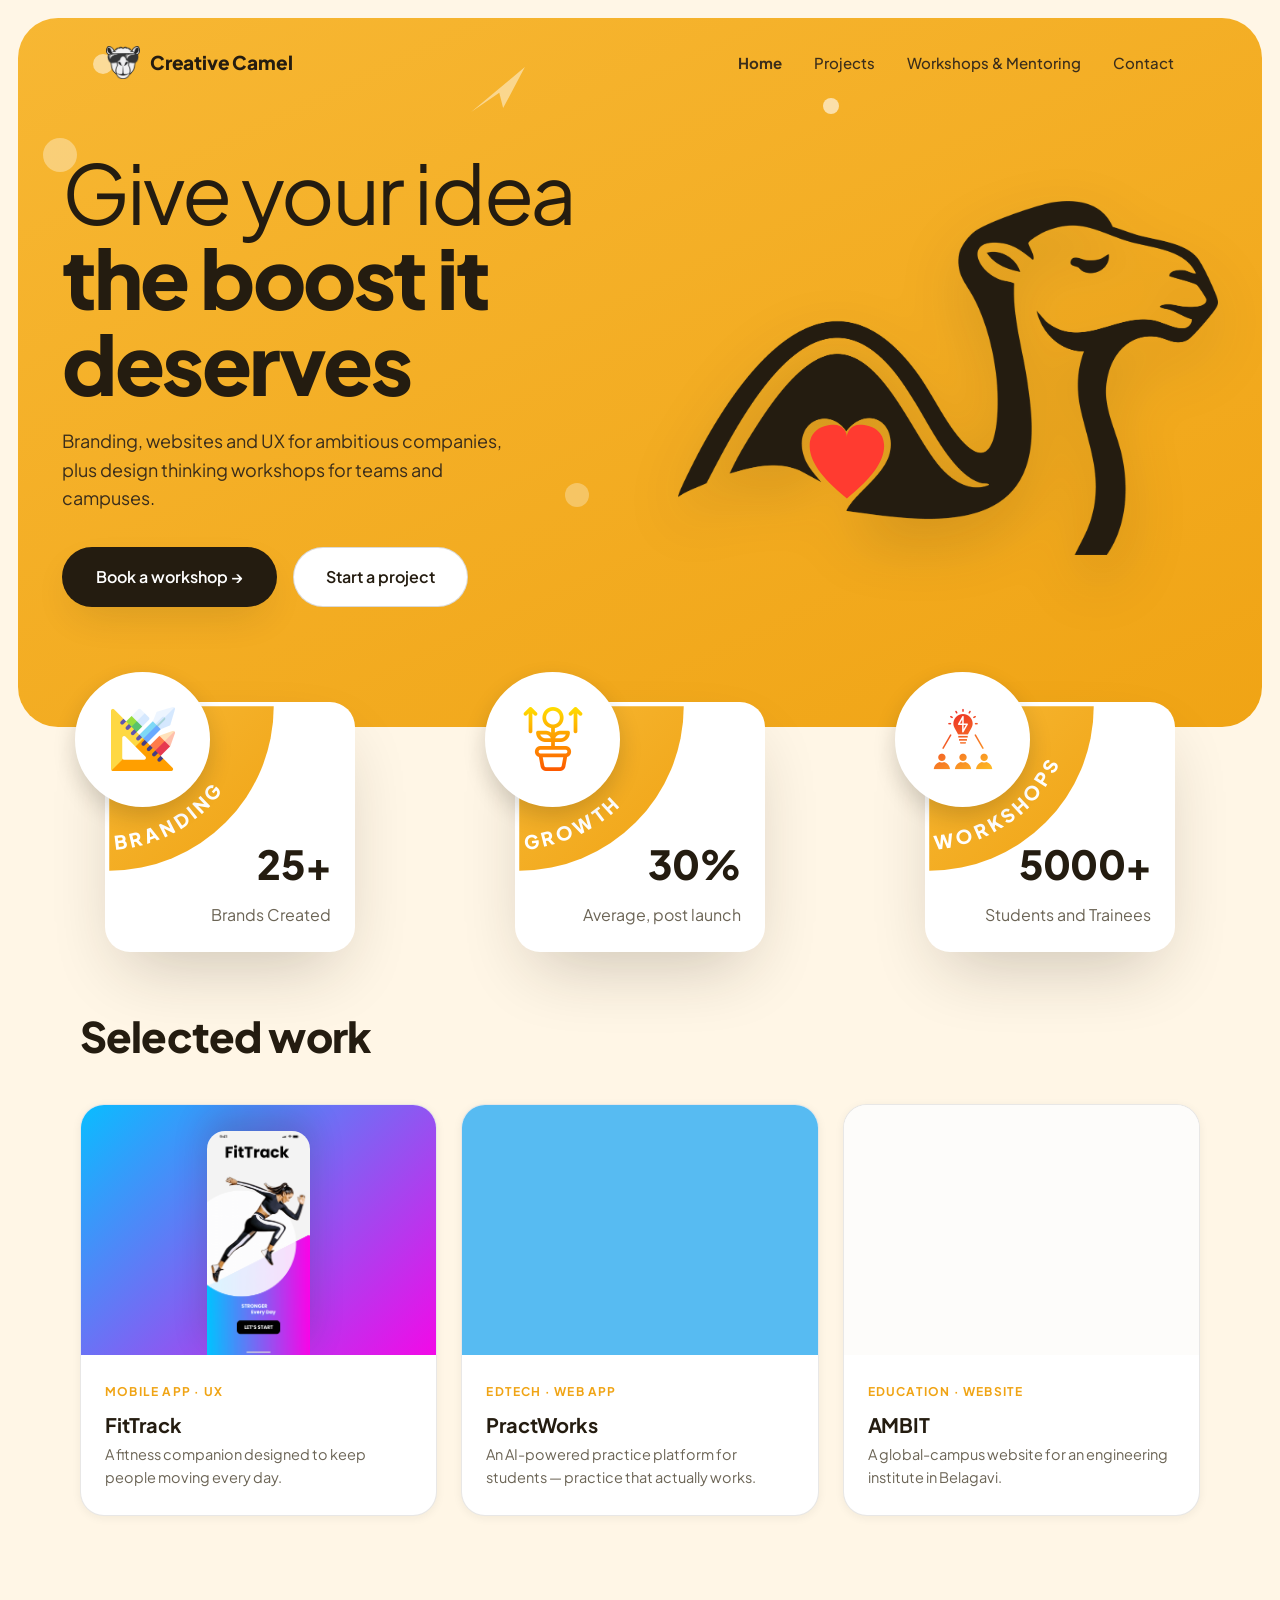
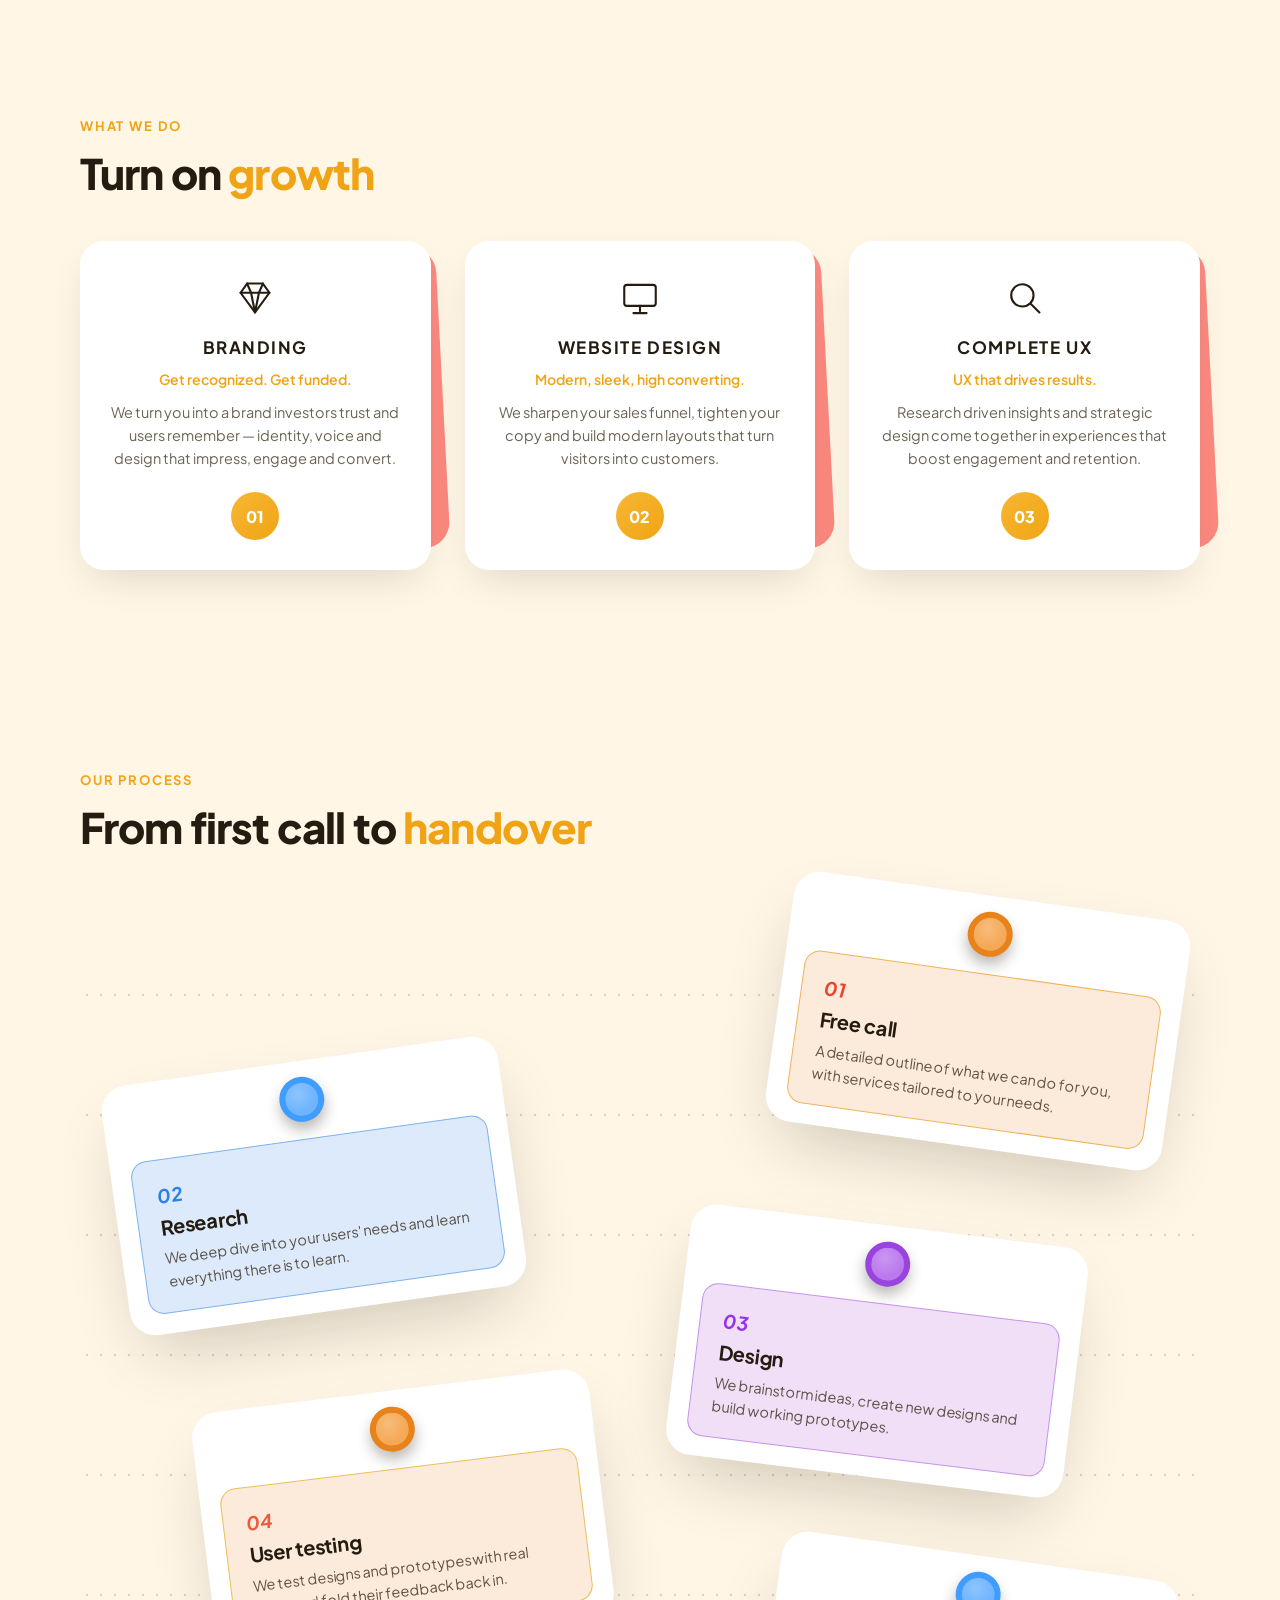
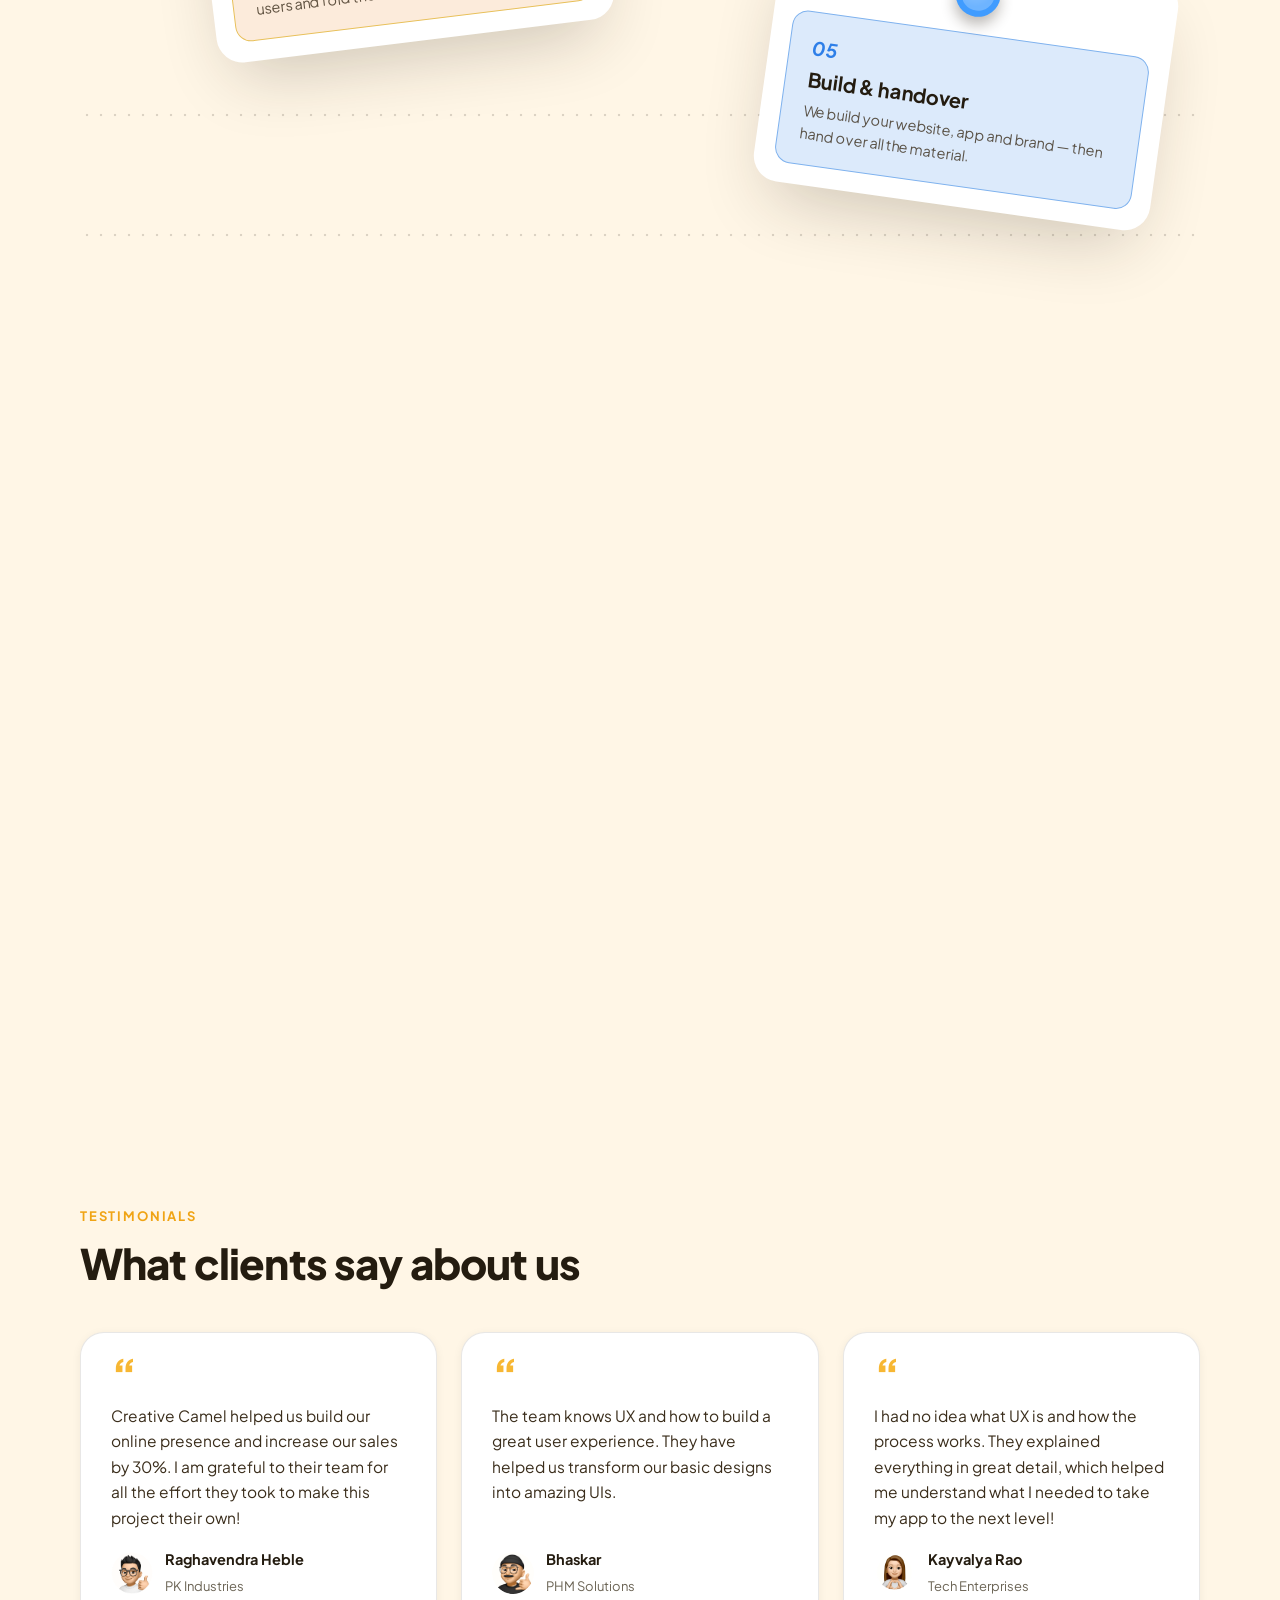
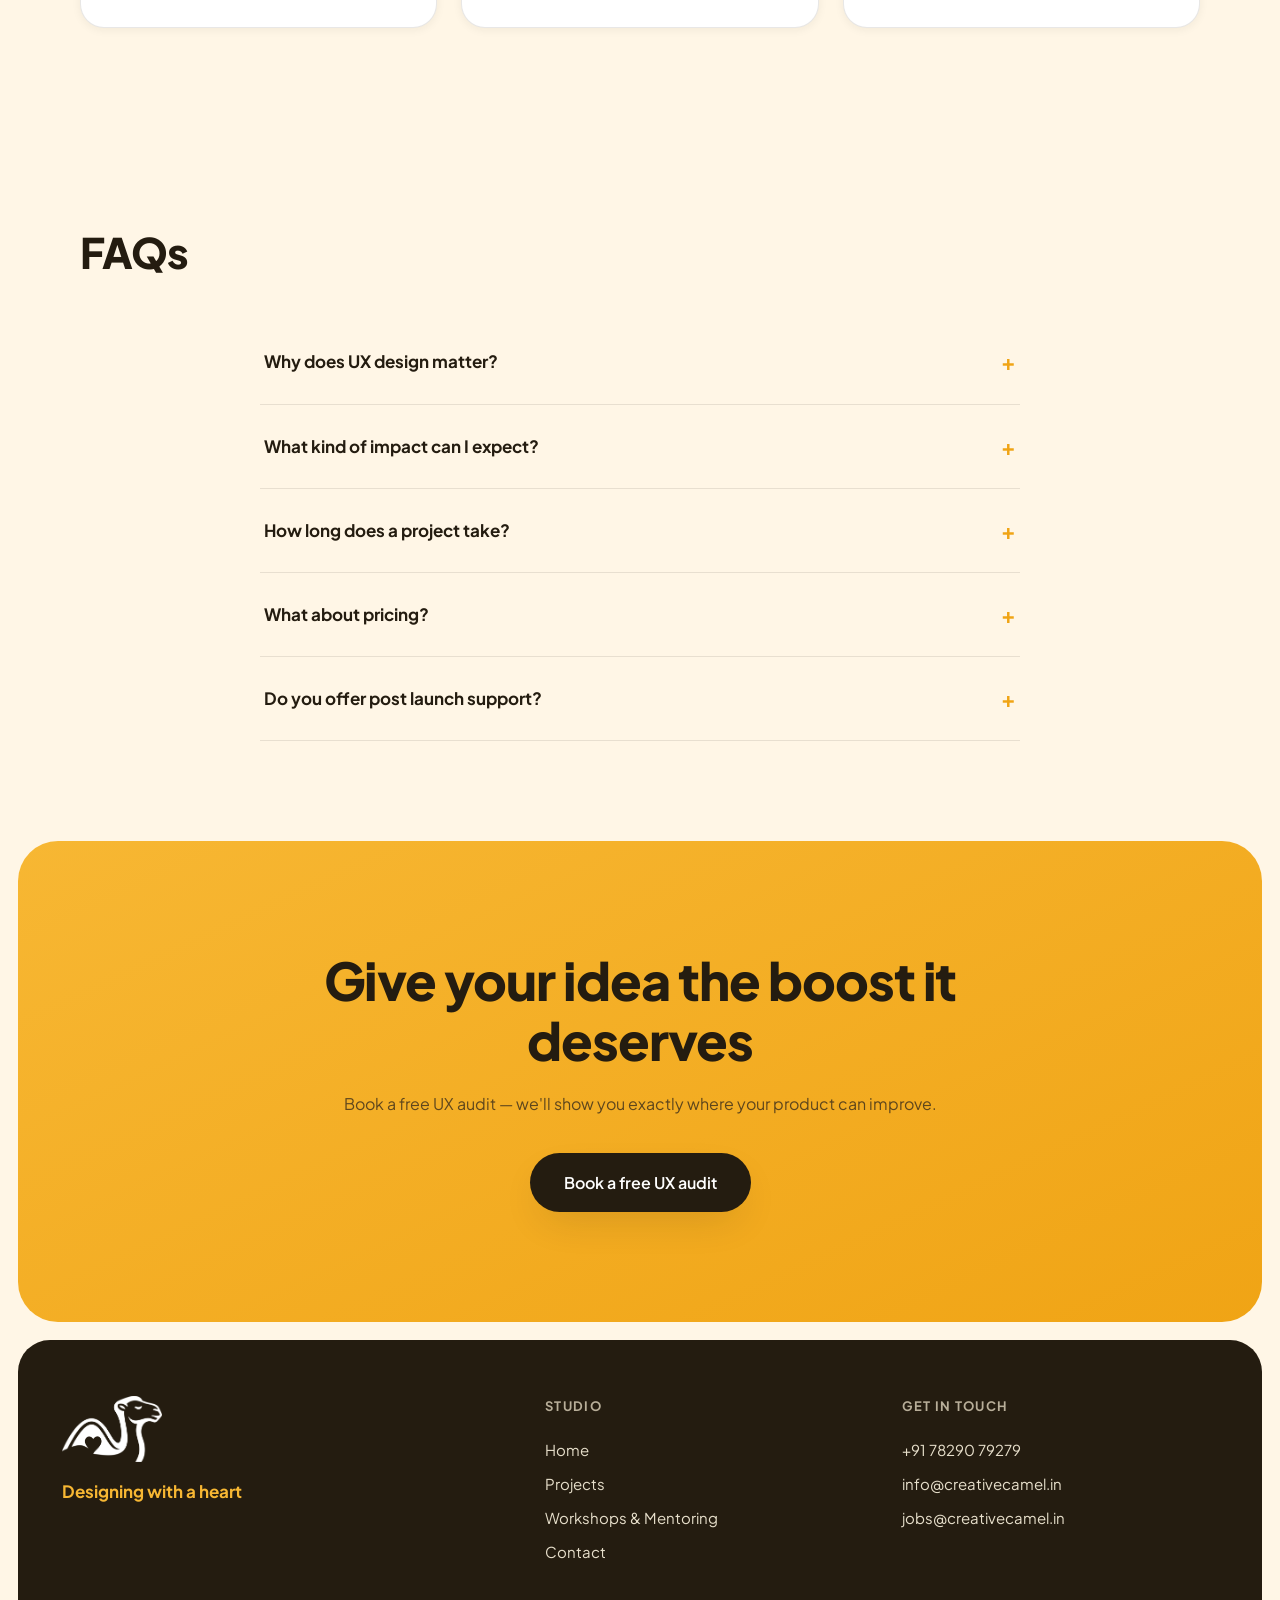
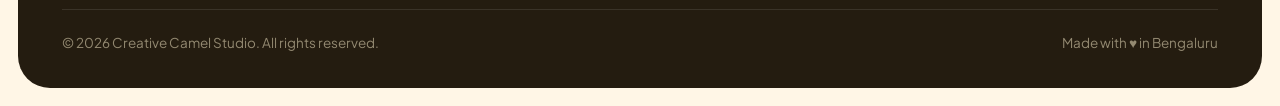
==== commit 4bc6a2f8: "Add Day 1-5 duration badges to the learning journey steps" ====
--- a/index.html
+++ b/index.html
@@ -13,7 +13,7 @@
 <link rel="preconnect" href="https://fonts.googleapis.com">
 <link rel="preconnect" href="https://fonts.gstatic.com" crossorigin>
 <link href="https://fonts.googleapis.com/css2?family=Plus+Jakarta+Sans:ital,wght@0,300..800;1,300..800&display=swap" rel="stylesheet">
-<link rel="stylesheet" href="assets/styles.css?v=58">
+<link rel="stylesheet" href="assets/styles.css?v=59">
 </head>
 <body>
 
--- a/assets/styles.css
+++ b/assets/styles.css
@@ -452,6 +452,12 @@
 }
 .why-row .wicon svg{width:26px;height:26px}
 .why-row .wicon b{font-family:var(--font-display);font-weight:800;font-size:20px}
+.day-tag{
+  display:inline-block;vertical-align:middle;margin-left:10px;
+  background:var(--yellow-50);border:1px solid rgba(240,164,21,.35);color:var(--yellow-600);
+  font-family:var(--font-display);font-weight:700;font-size:11.5px;letter-spacing:.08em;text-transform:uppercase;
+  padding:4px 10px;border-radius:999px;
+}
 .why-row h3{font-size:17px;margin-bottom:4px}
 .why-row p{color:var(--grey);font-size:14.5px}
 .showcase-img{display:block;max-width:620px;width:100%;margin:44px auto 0}
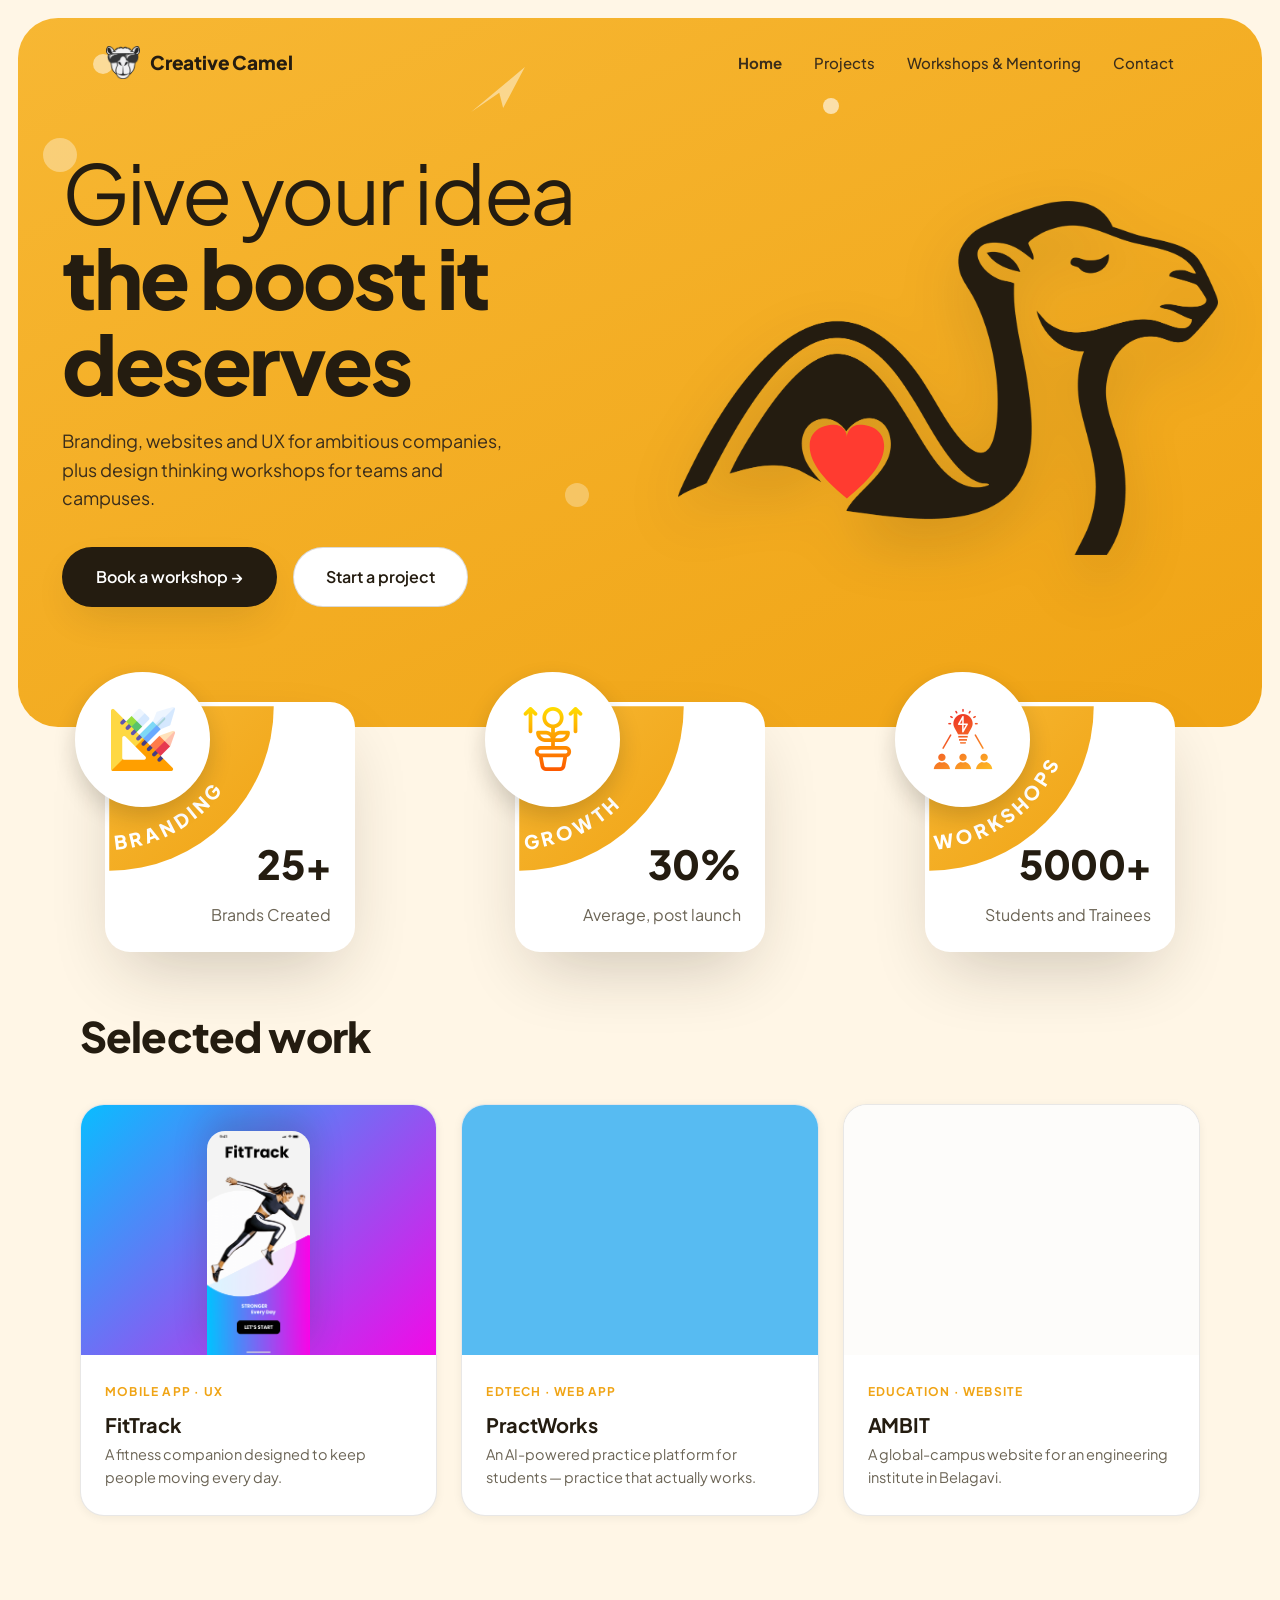
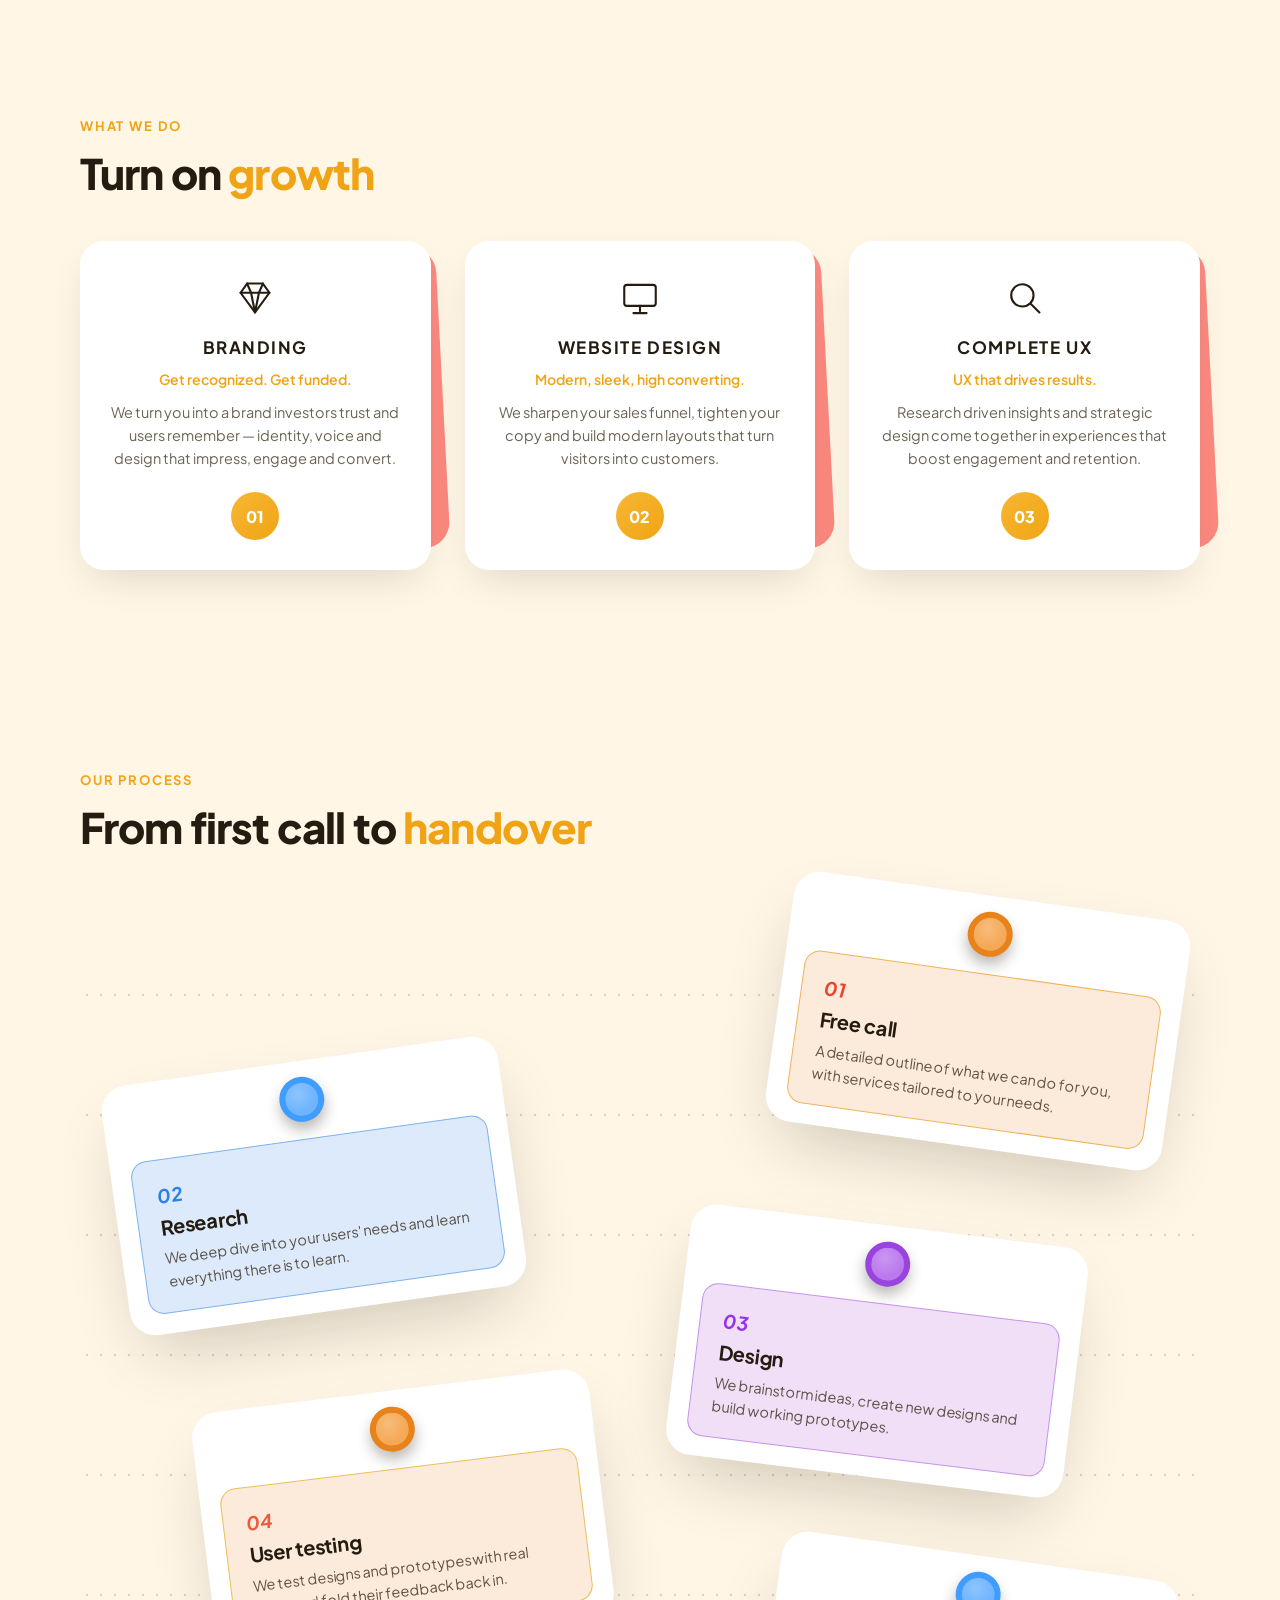
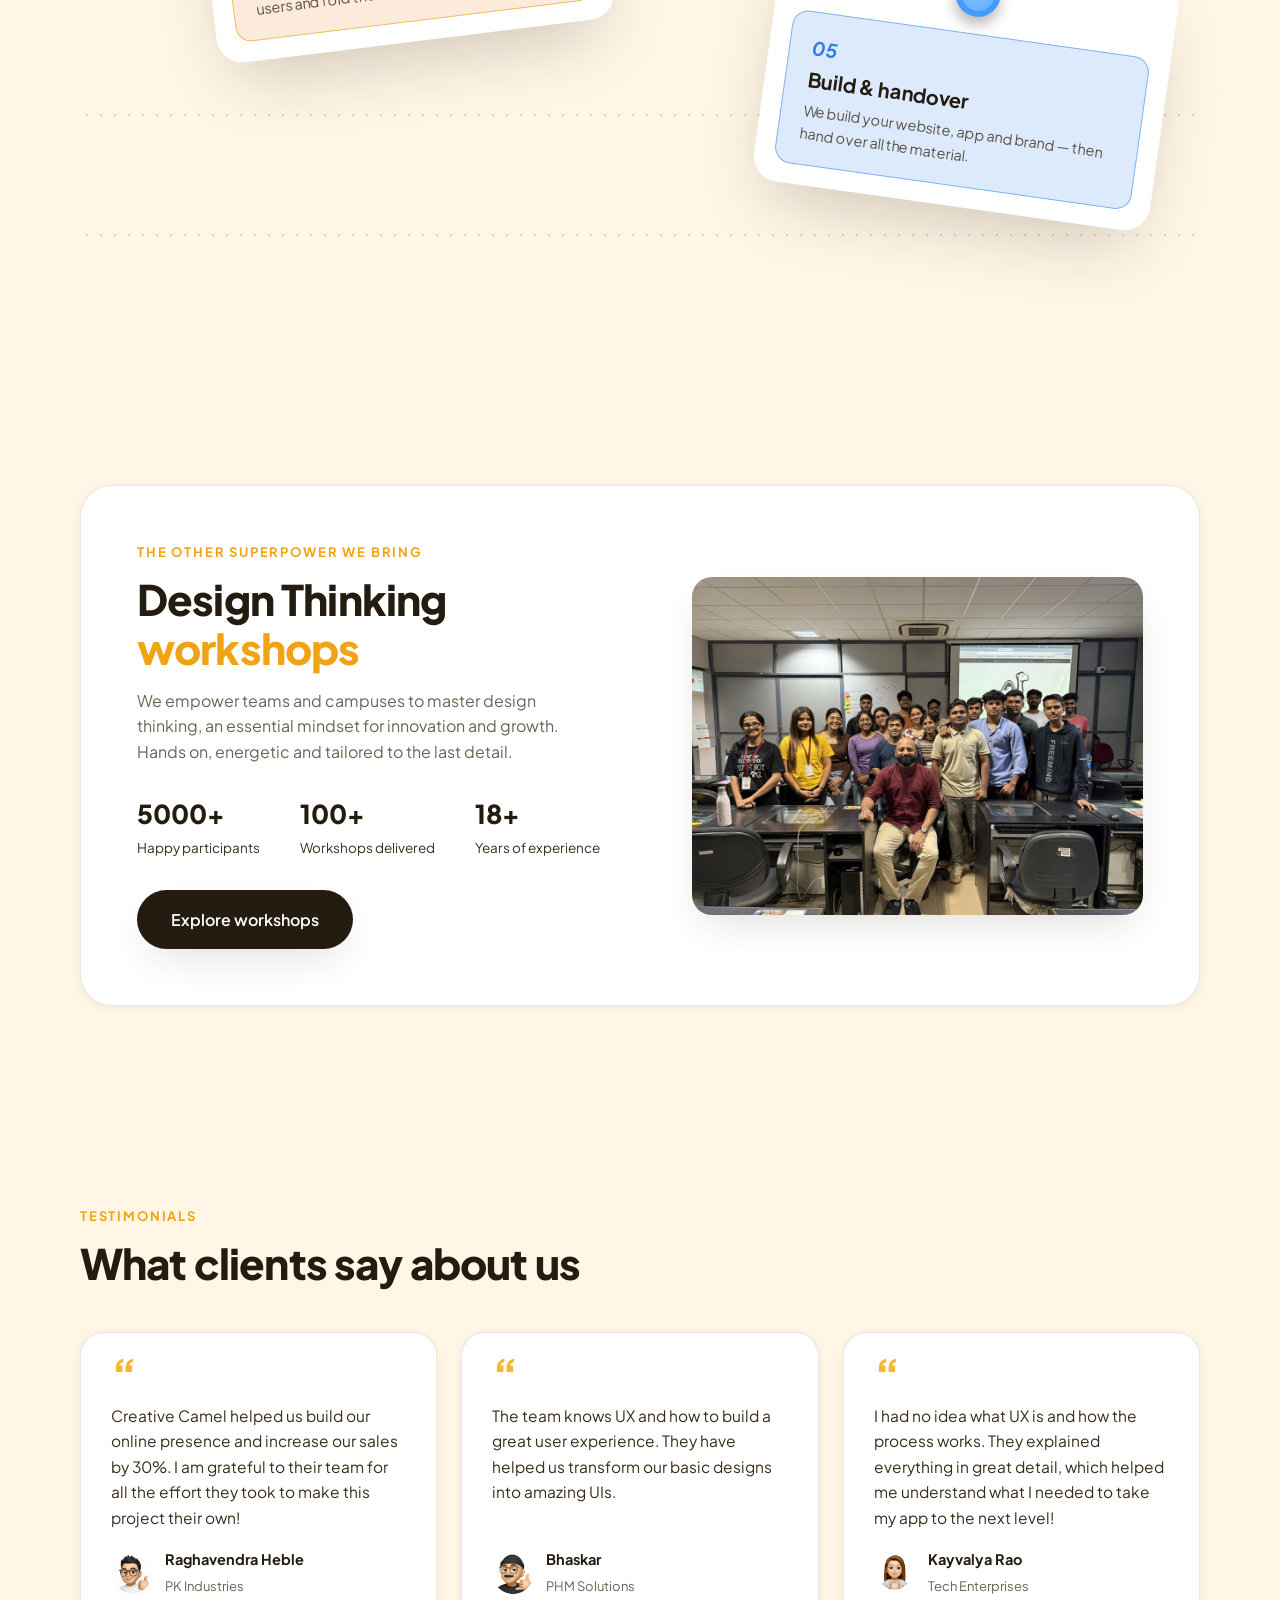
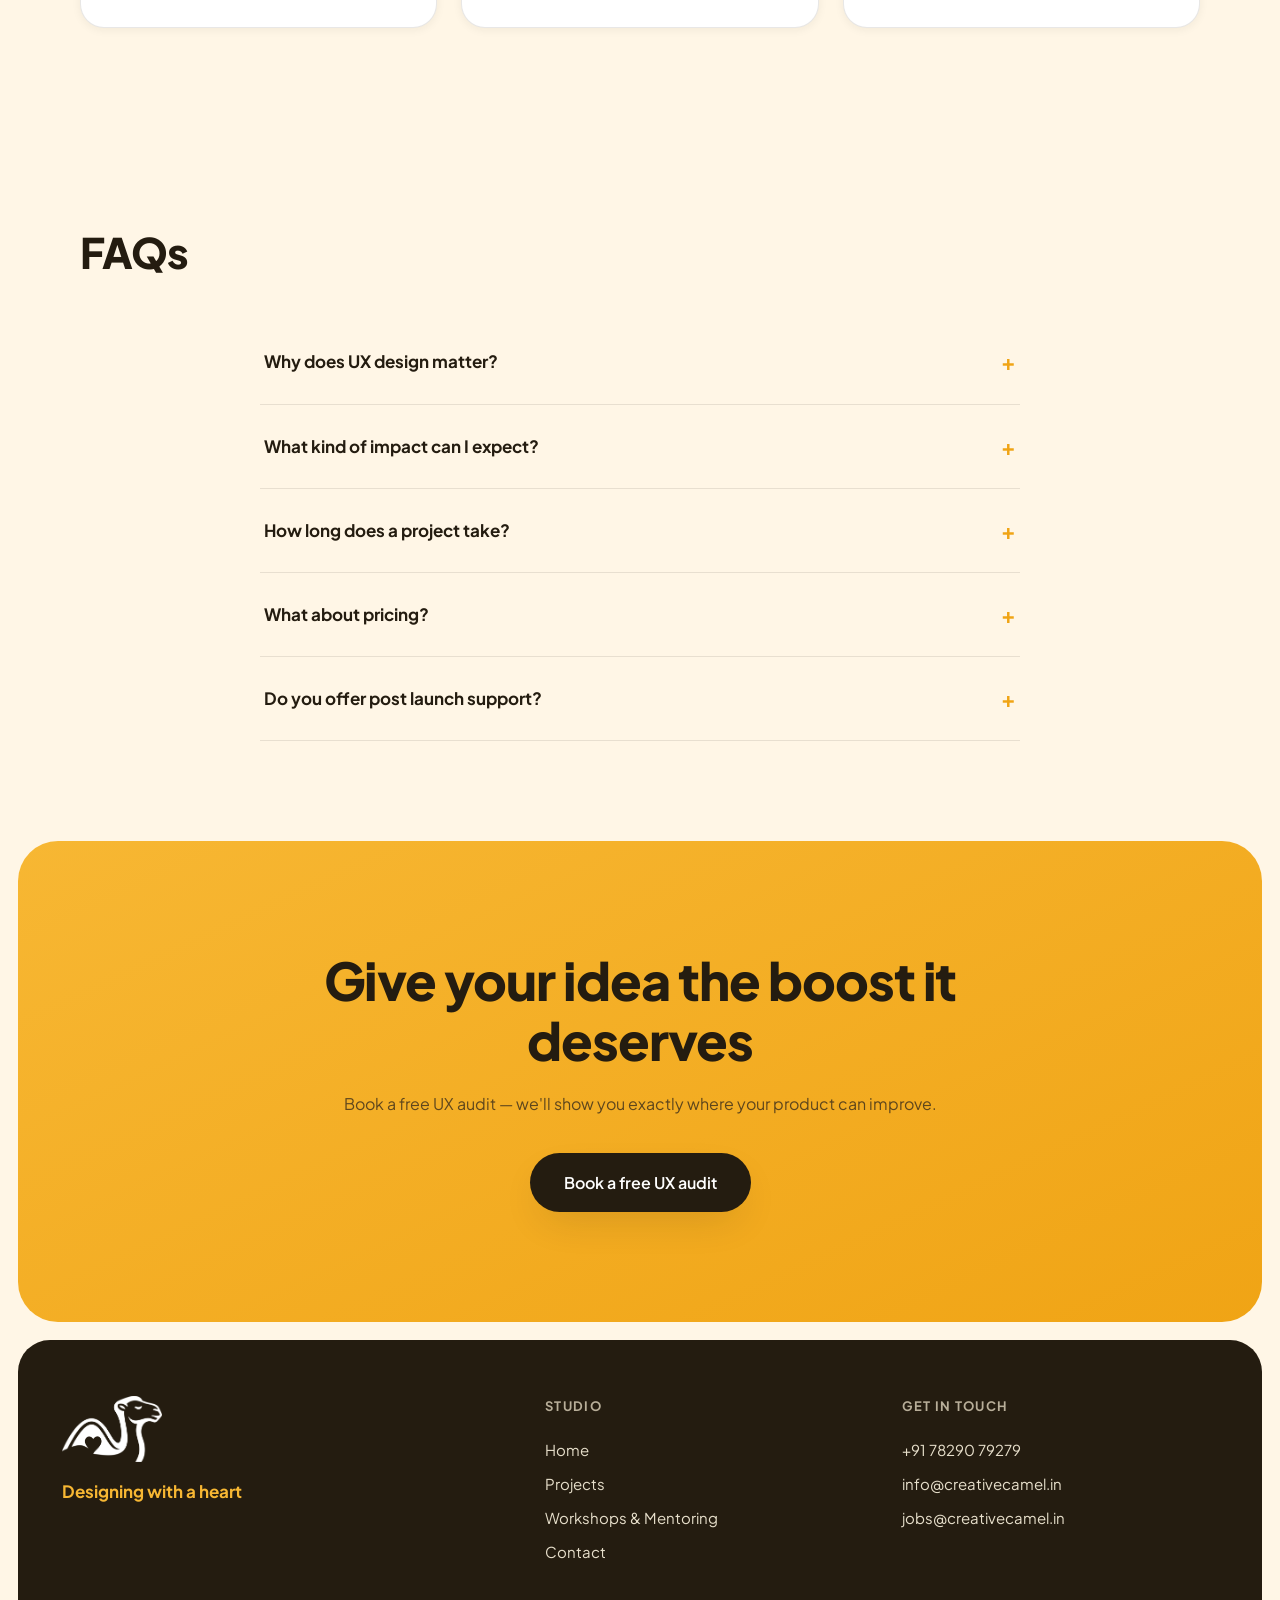
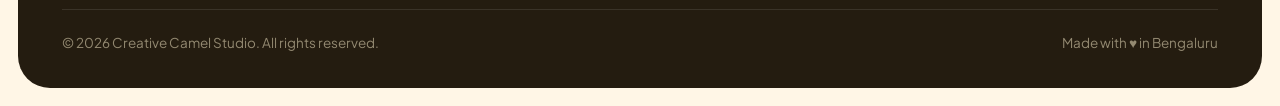
==== commit f2e54feb: "Ticket topics hide by default and glide open on hover (always visible on touch devices)" ====
--- a/index.html
+++ b/index.html
@@ -13,7 +13,7 @@
 <link rel="preconnect" href="https://fonts.googleapis.com">
 <link rel="preconnect" href="https://fonts.gstatic.com" crossorigin>
 <link href="https://fonts.googleapis.com/css2?family=Plus+Jakarta+Sans:ital,wght@0,300..800;1,300..800&display=swap" rel="stylesheet">
-<link rel="stylesheet" href="assets/styles.css?v=59">
+<link rel="stylesheet" href="assets/styles.css?v=60">
 </head>
 <body>
 
--- a/assets/styles.css
+++ b/assets/styles.css
@@ -526,6 +526,15 @@
 .ticket-main .aud{color:var(--yellow-600);font-size:13.5px;font-weight:600;display:block;margin-bottom:12px}
 .ticket-main p{color:var(--grey);font-size:14.5px;max-width:560px}
 .topics{display:flex;flex-wrap:wrap;gap:8px;margin-top:16px}
+/* On pointer devices the ticket keeps its topics tucked away until you hover
+   (or tab into) it — touch devices always show them since they can't hover */
+@media (hover:hover){
+  .ticket .topics{
+    max-height:0;opacity:0;overflow:hidden;margin-top:0;
+    transition:max-height .55s var(--ease-spring),opacity .35s var(--ease-tap),margin-top .55s var(--ease-spring);
+  }
+  .ticket:hover .topics,.ticket:focus-within .topics{max-height:220px;opacity:1;margin-top:16px}
+}
 .topics li{
   background:var(--yellow-50);border:1px solid rgba(240,164,21,.35);
   padding:6px 13px;border-radius:999px;font-size:12.5px;color:var(--ink-soft);white-space:nowrap;
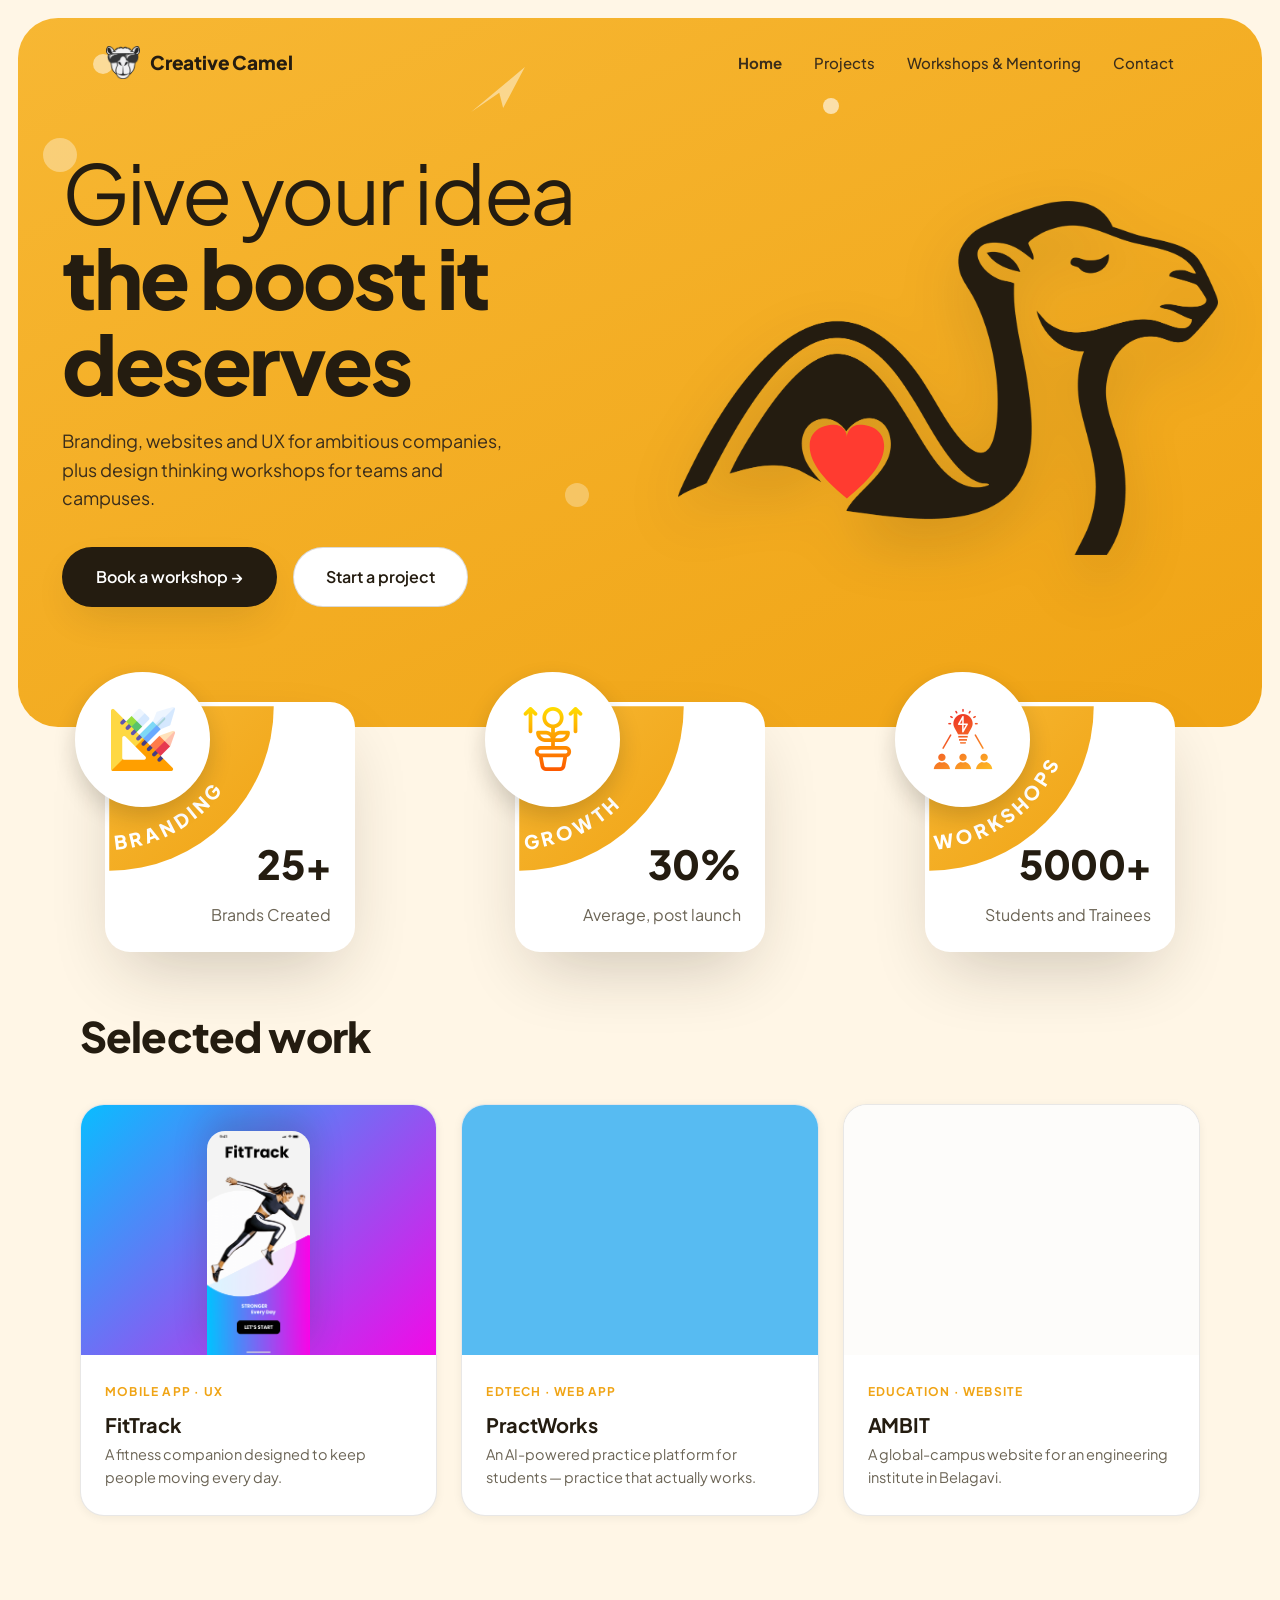
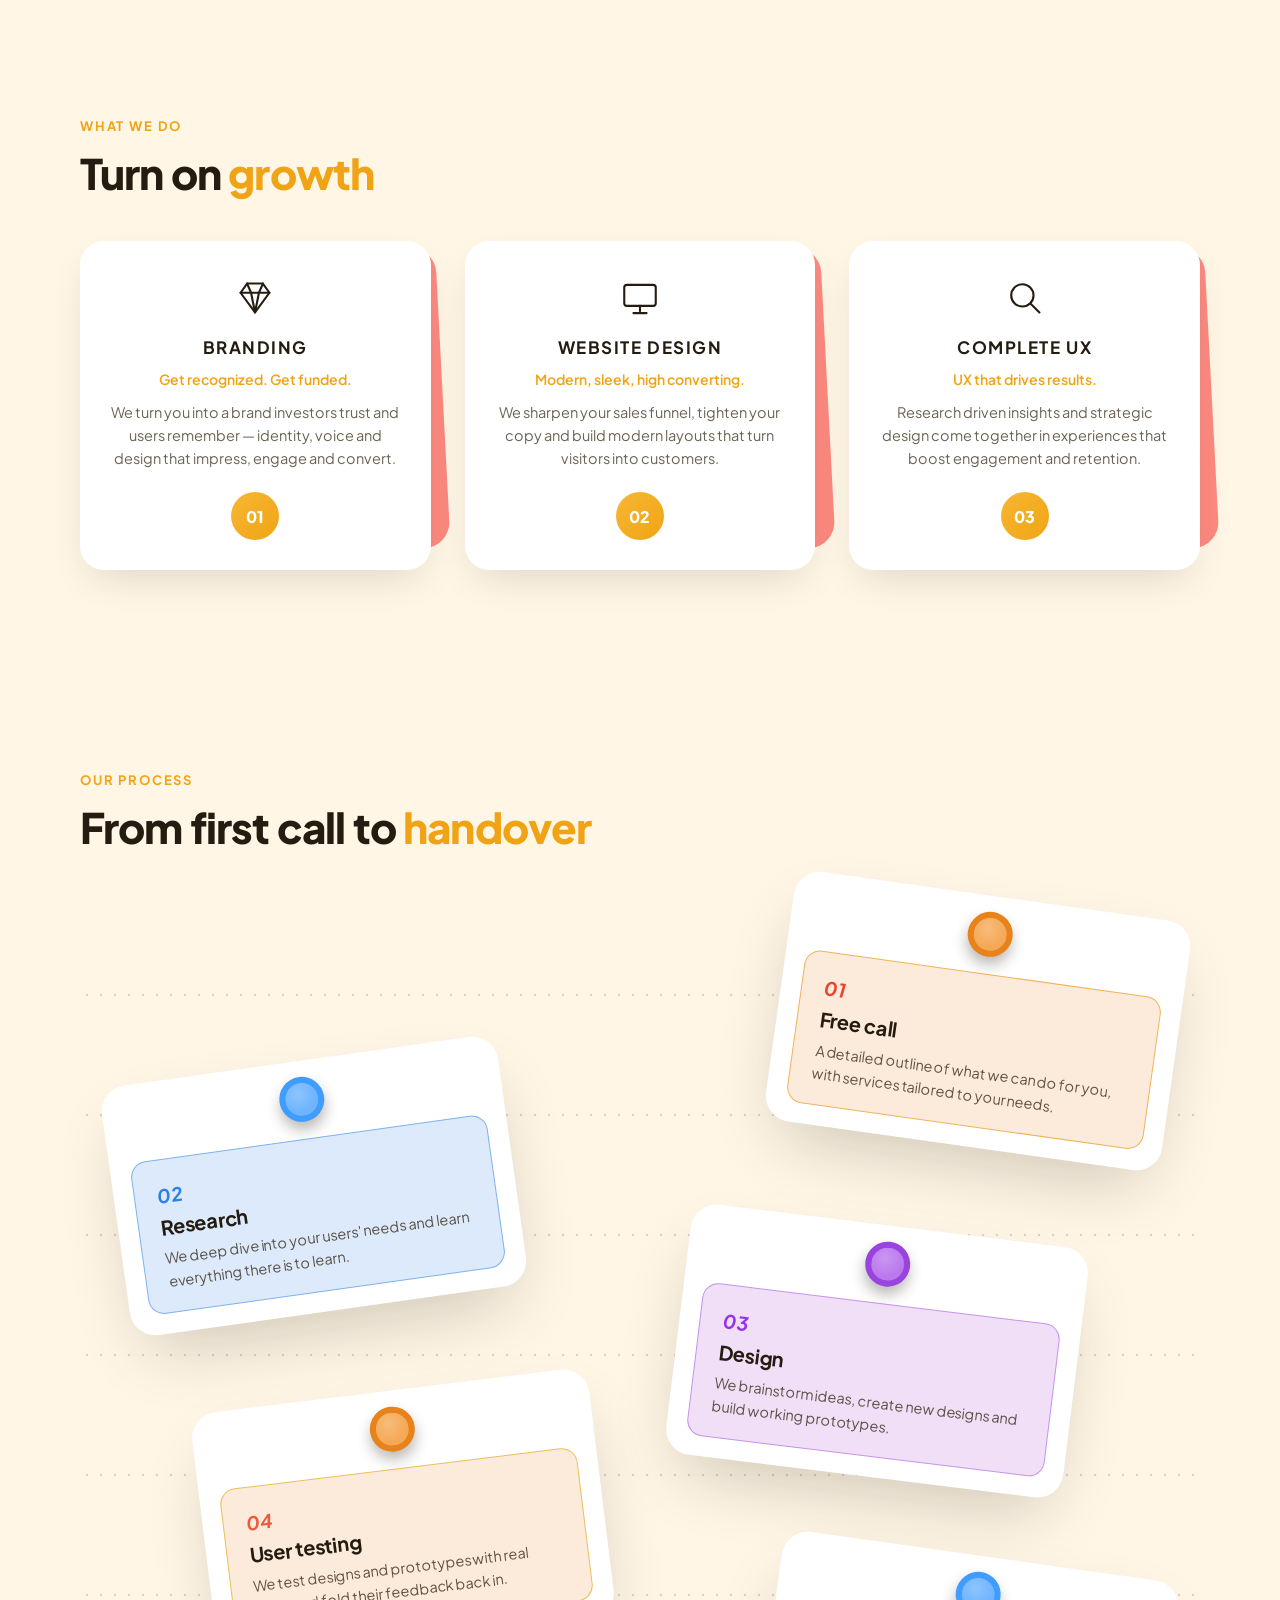
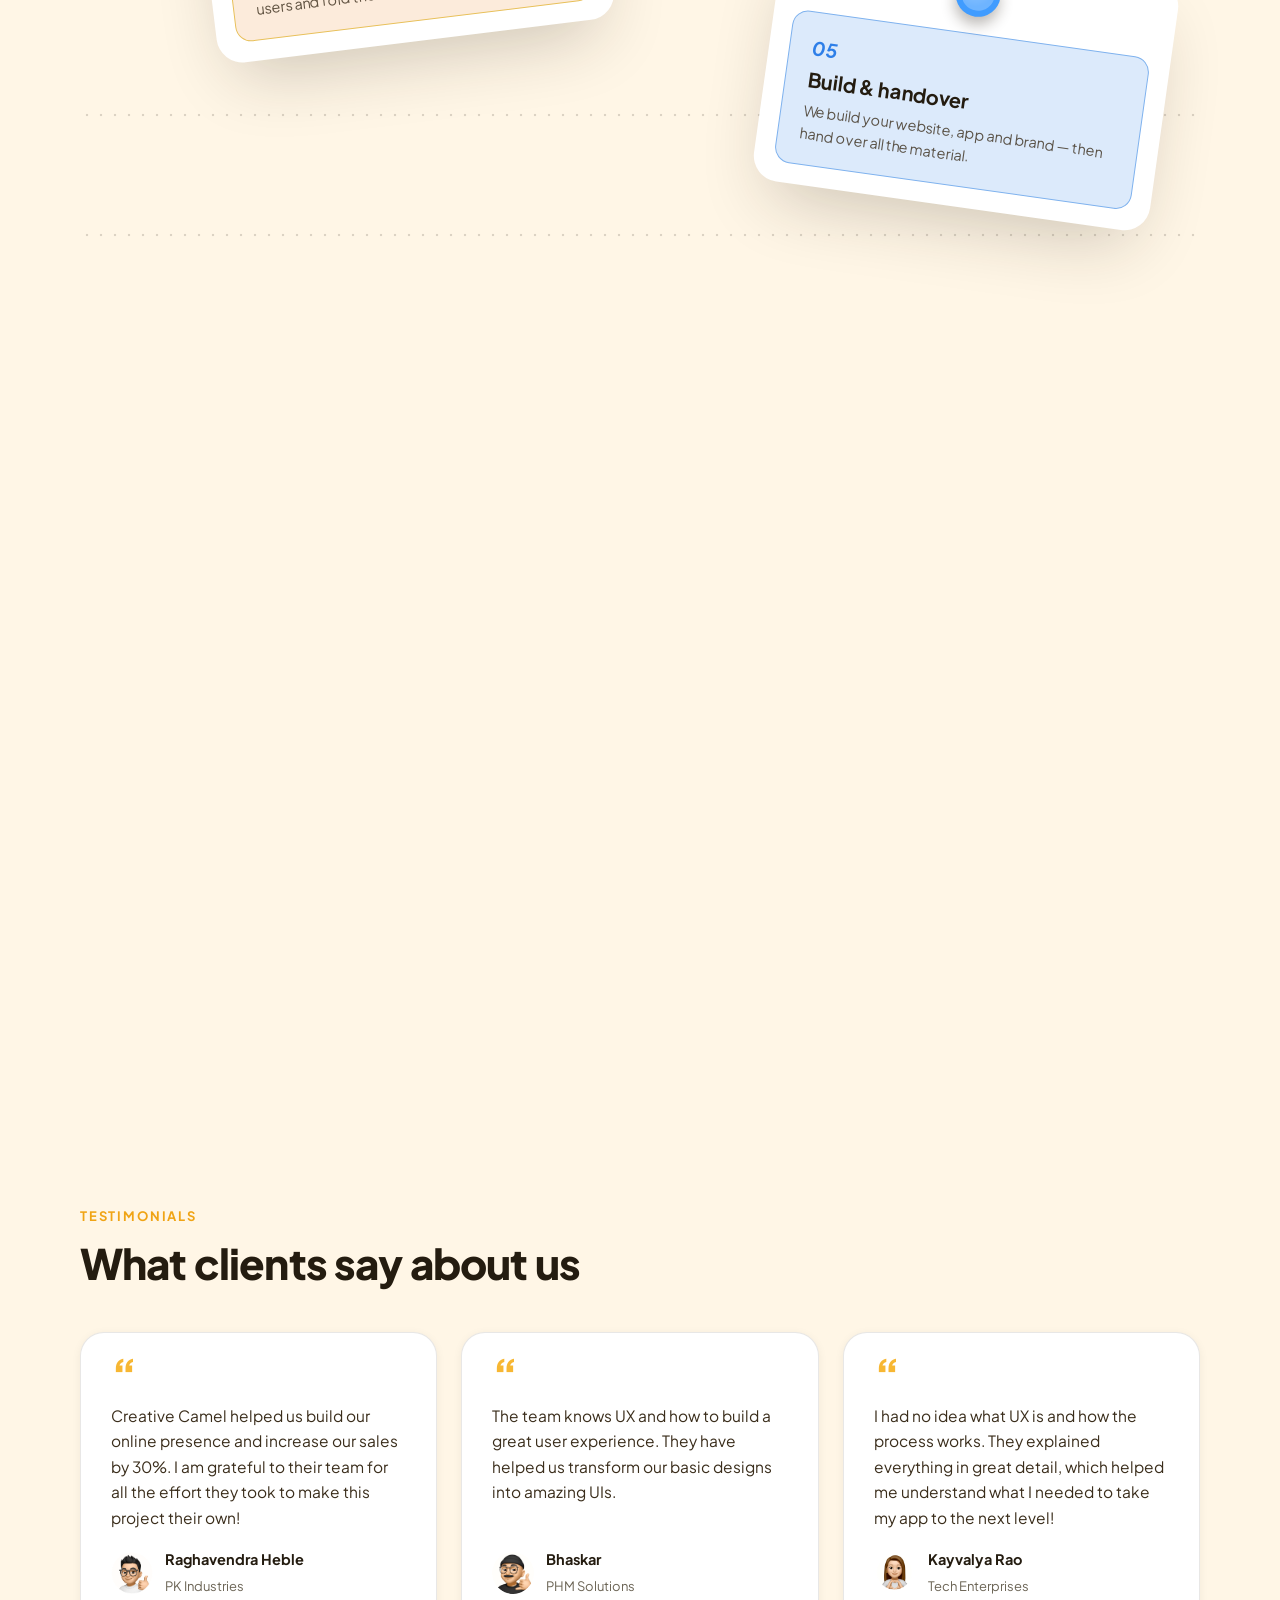
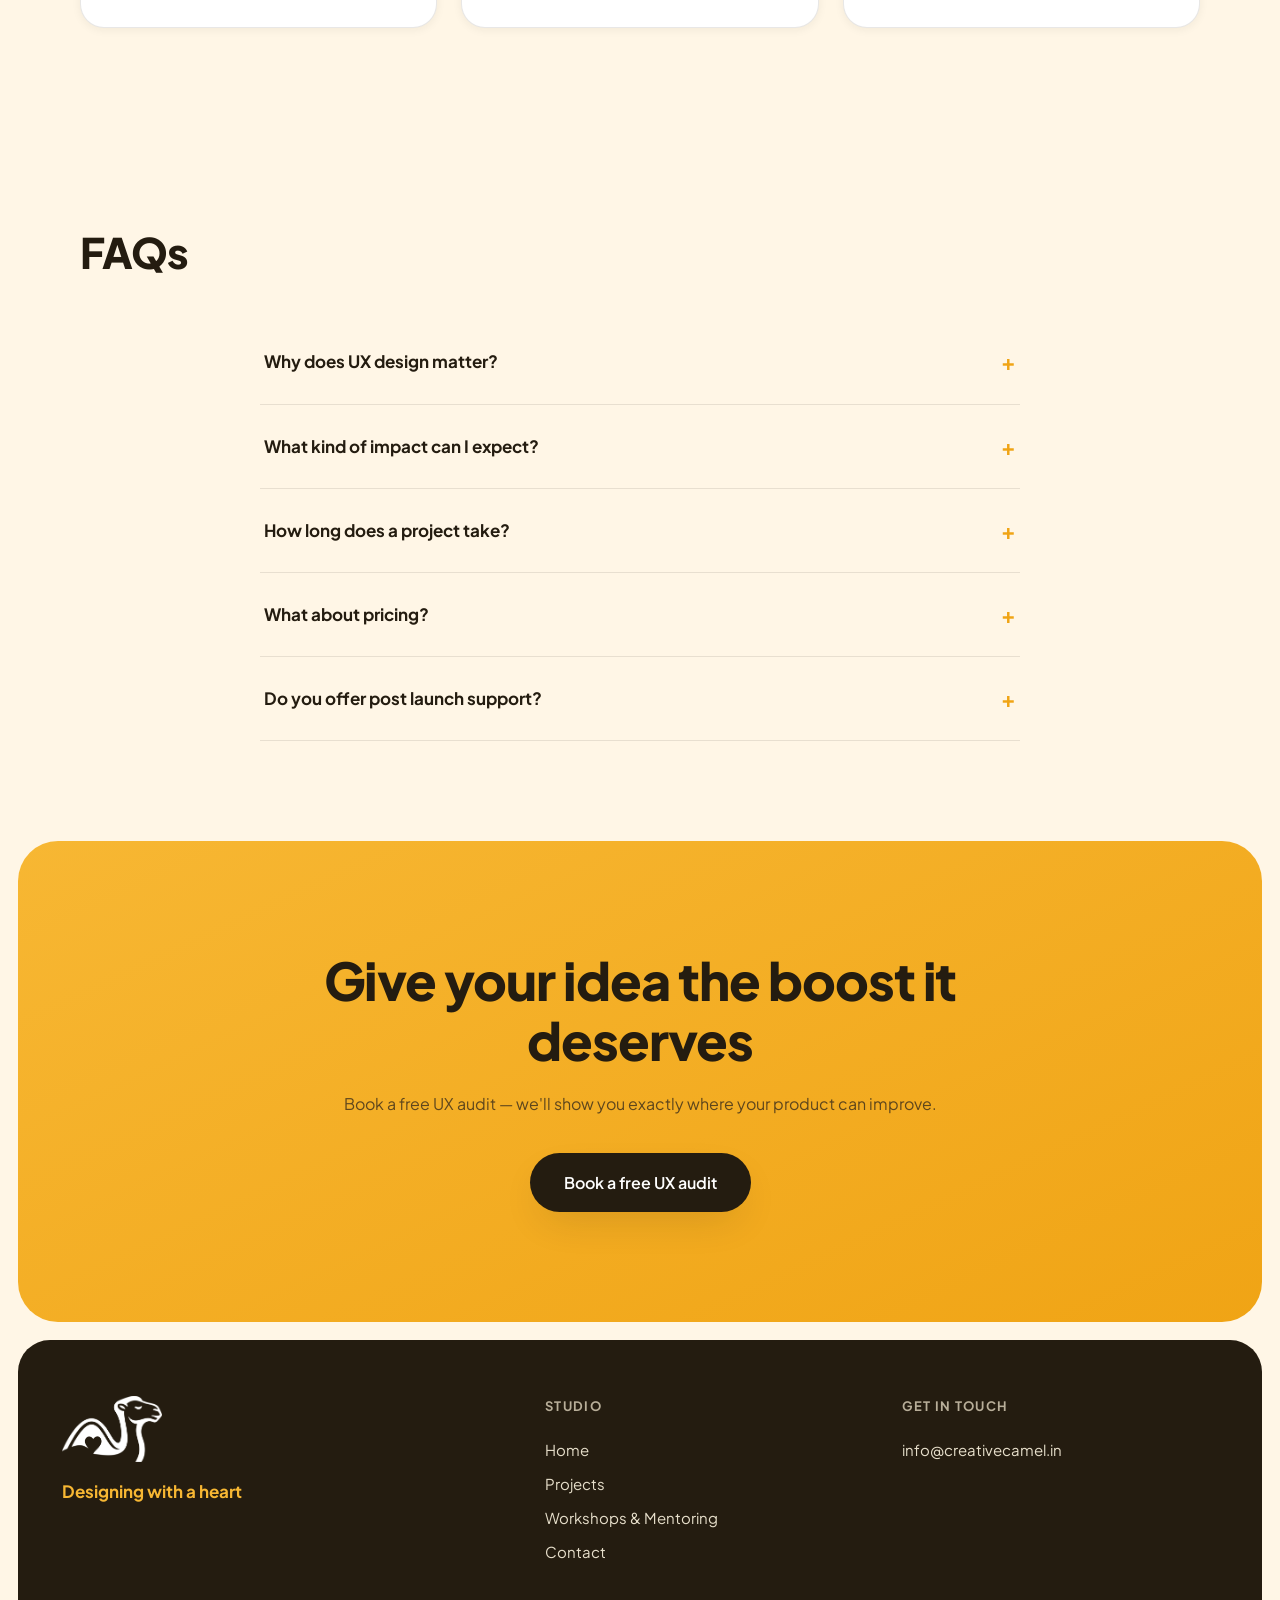
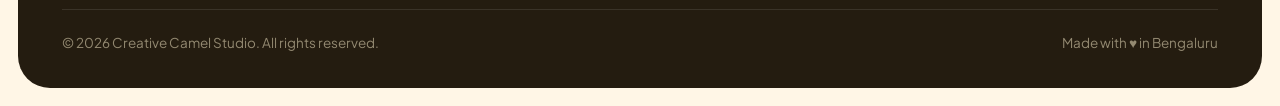
==== commit 89d79e00: "Remove phone number and jobs@ email from all pages" ====
--- a/index.html
+++ b/index.html
@@ -412,9 +412,7 @@
       </div>
       <div class="foot-col">
         <h4>Get in touch</h4>
-        <a href="tel:+917829079279">+91 78290 79279</a>
         <a href="mailto:info@creativecamel.in">info@creativecamel.in</a>
-        <a href="mailto:jobs@creativecamel.in">jobs@creativecamel.in</a>
       </div>
     </div>
     <div class="foot-bottom">
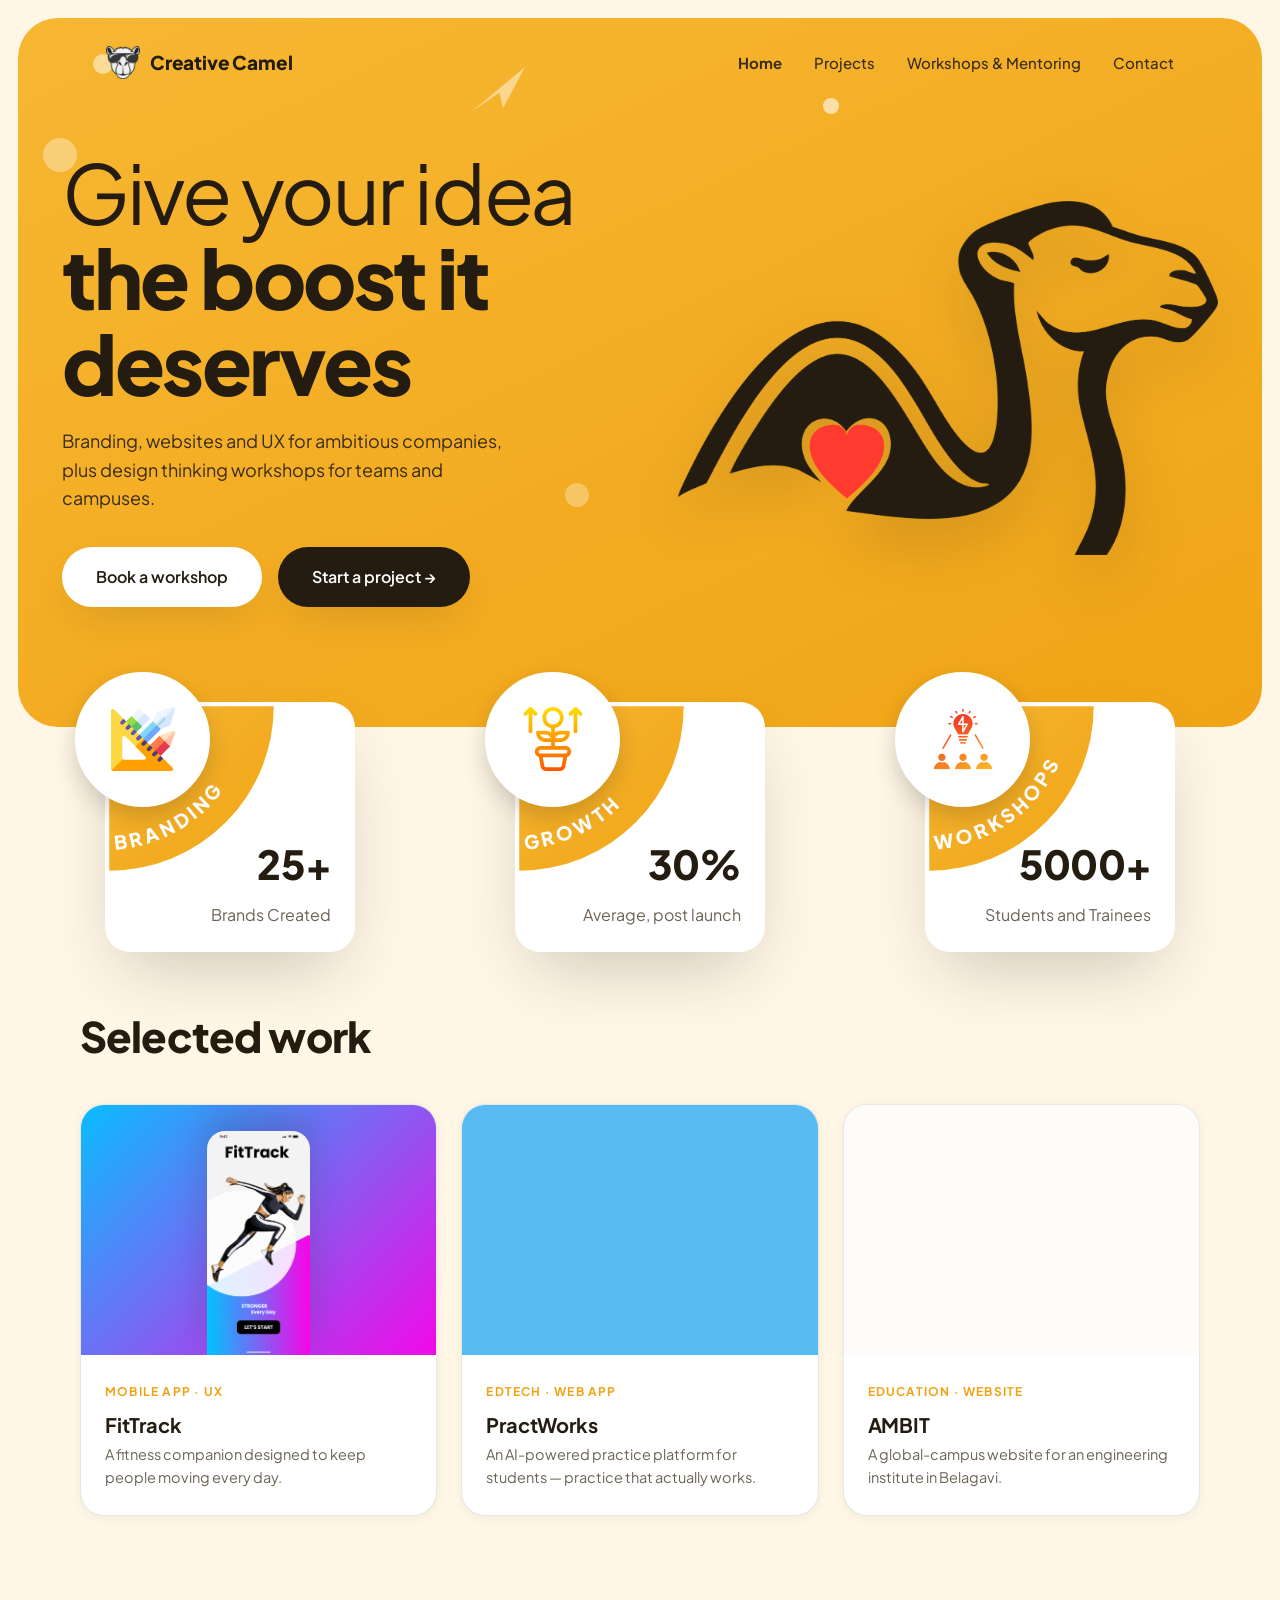
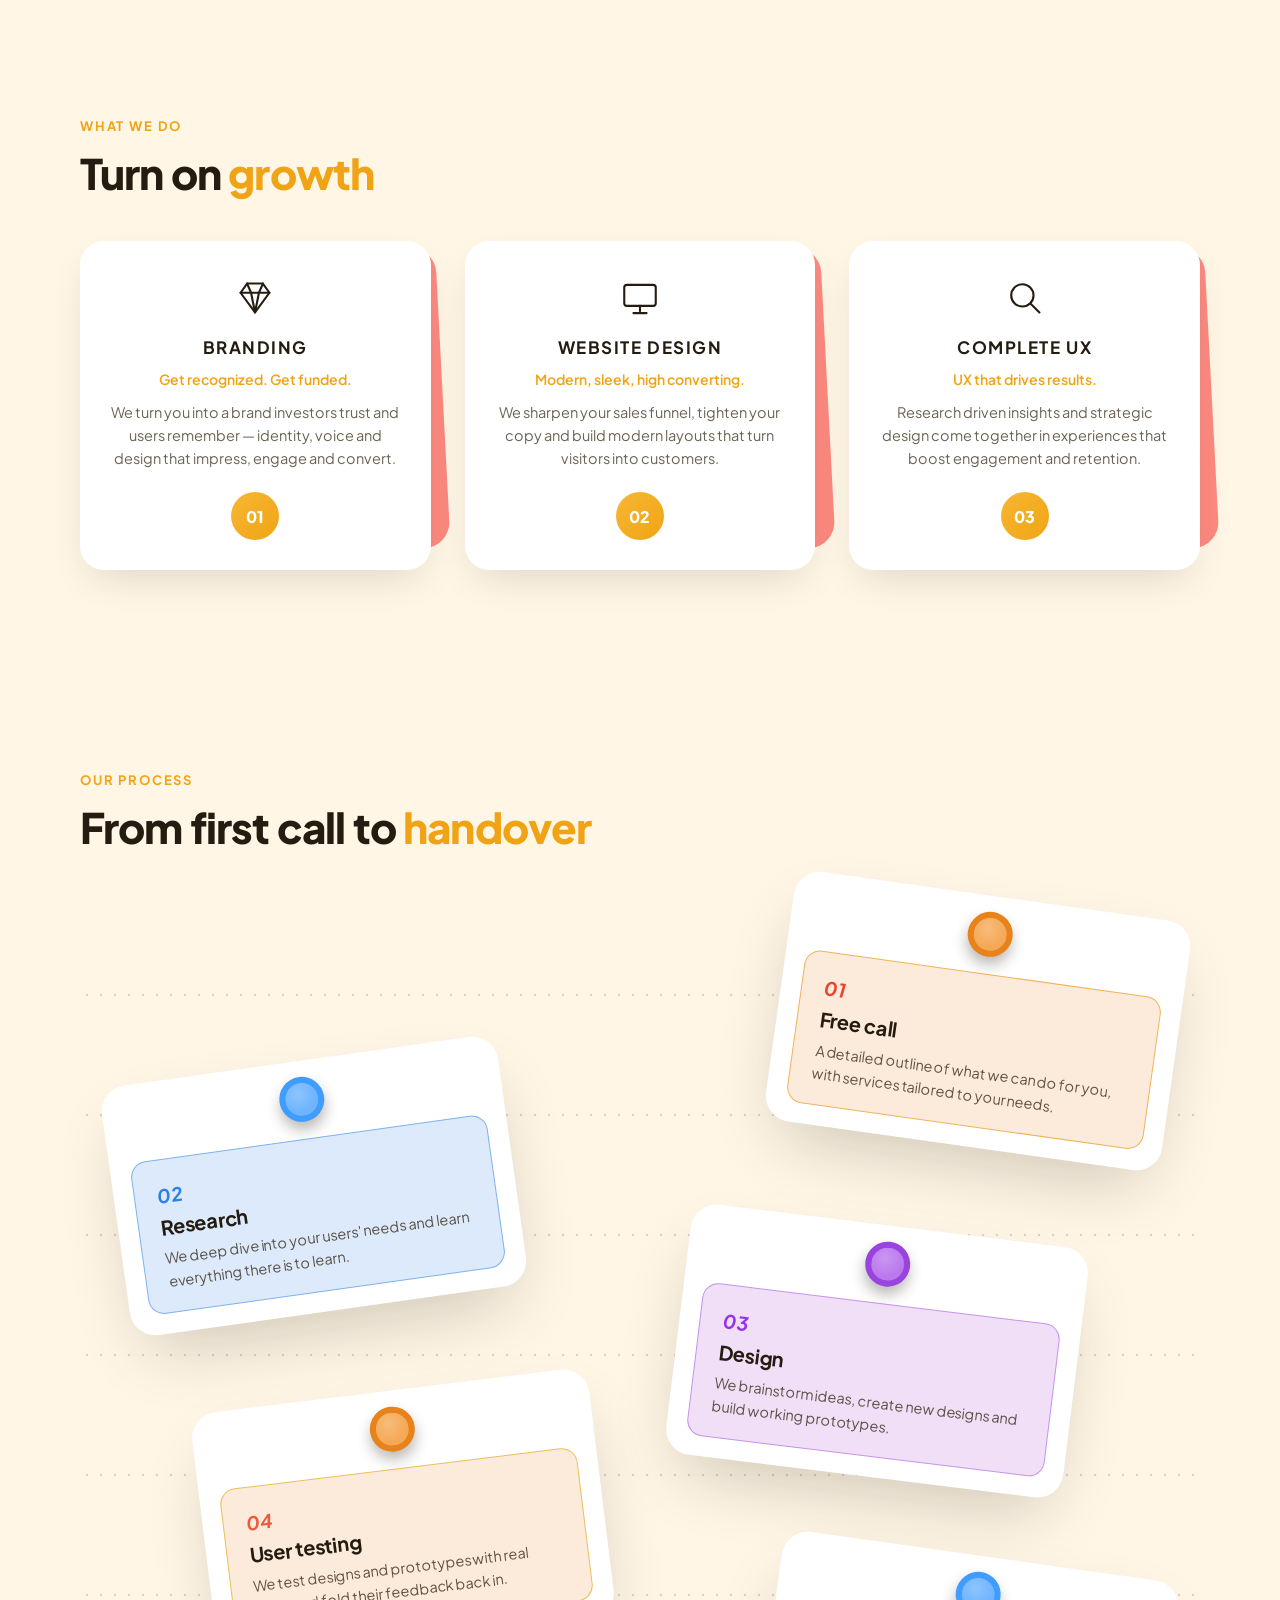
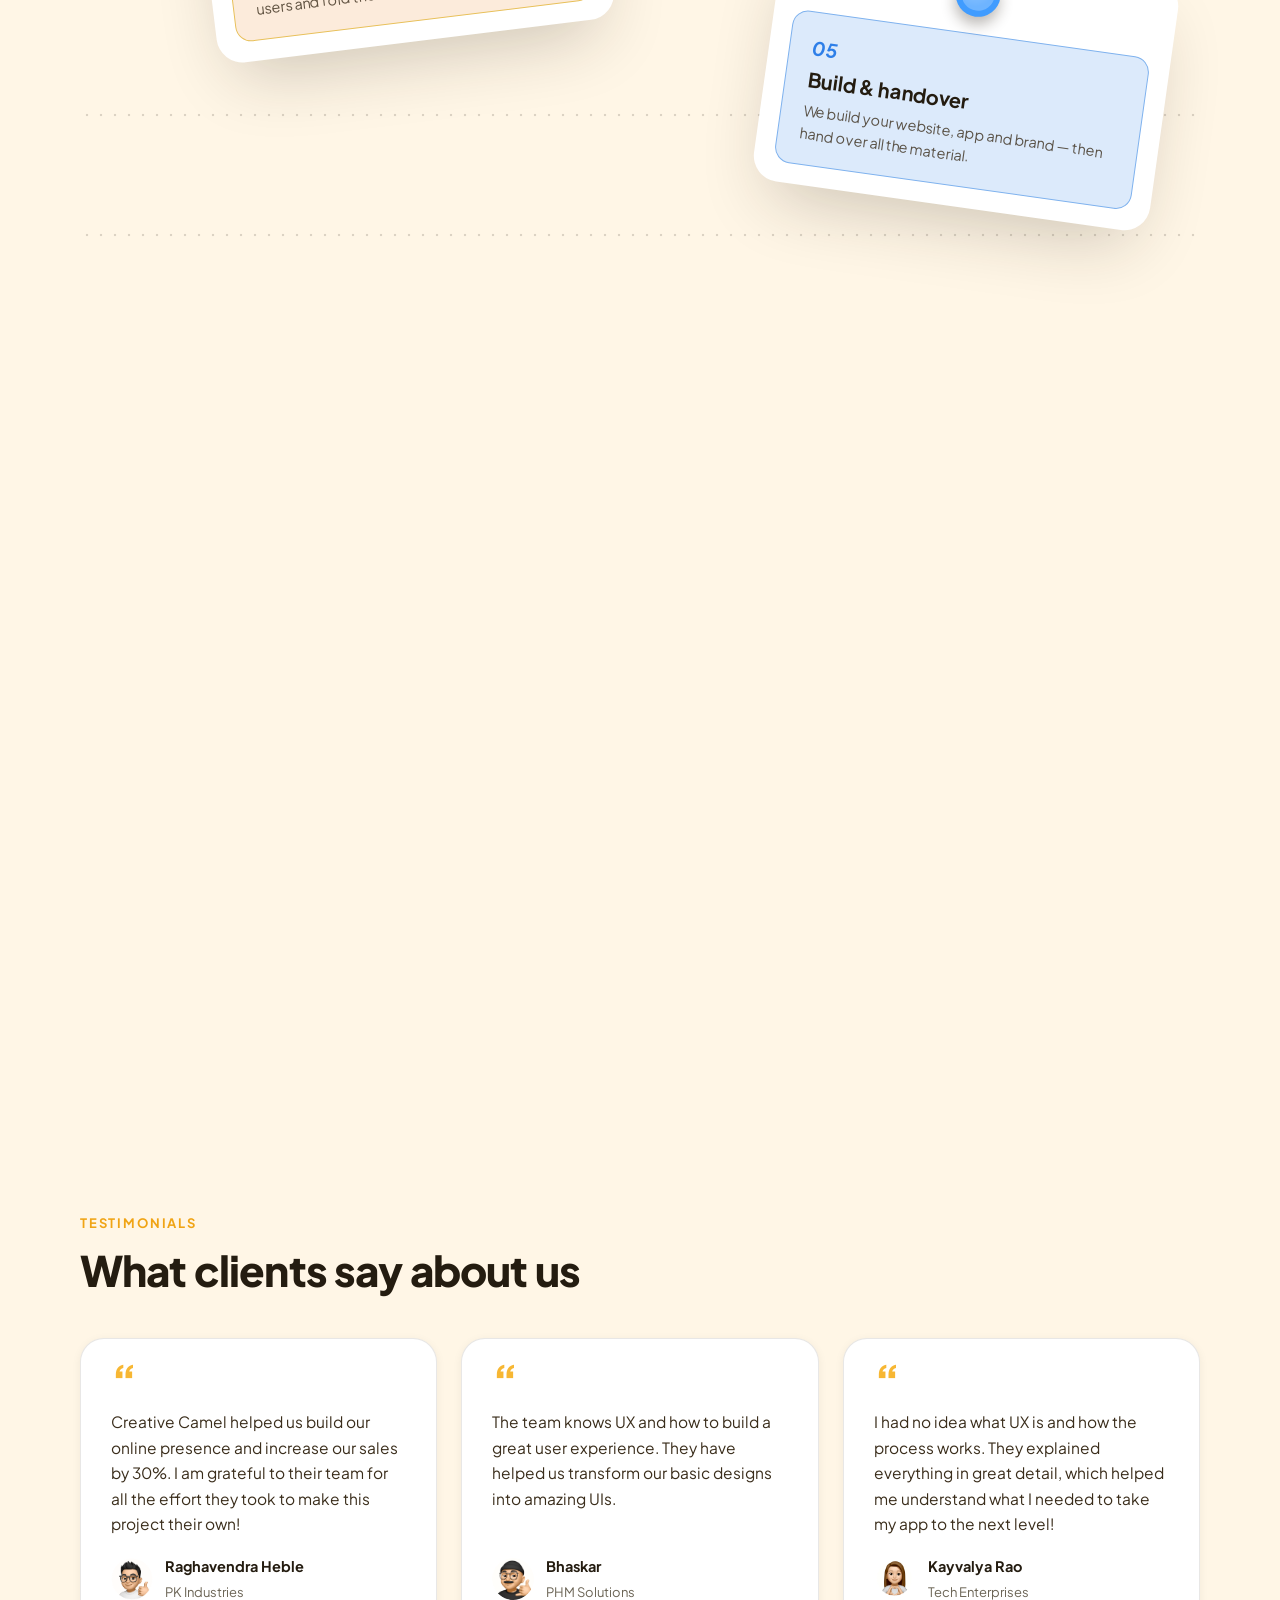
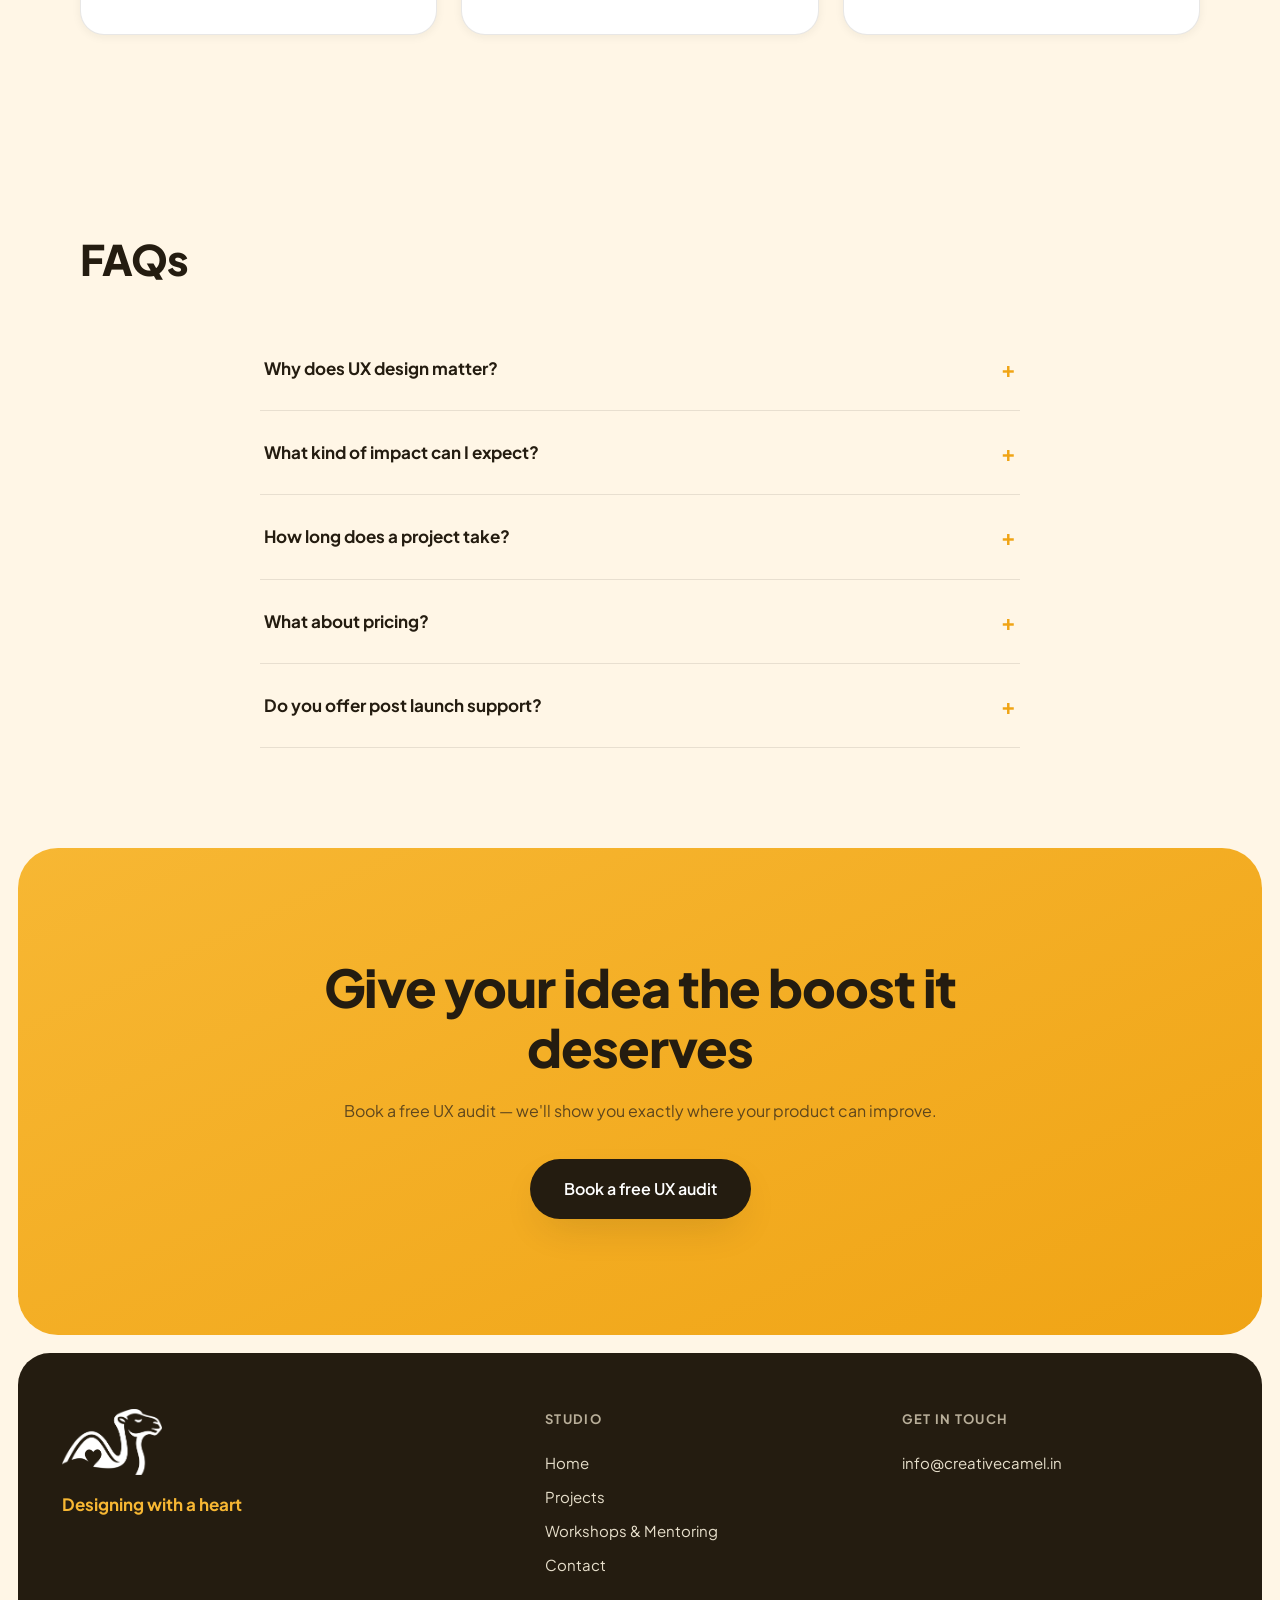
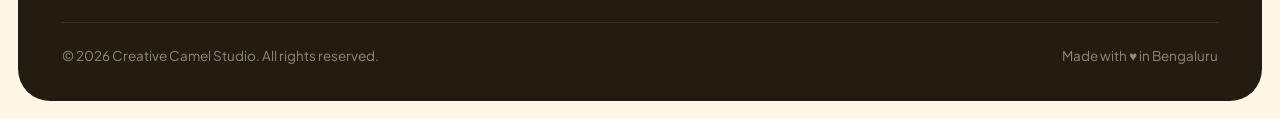
==== commit 343a14ac: "Hero CTA swap plus circular pointer-origin hover wipe on filled buttons" ====
--- a/index.html
+++ b/index.html
@@ -13,7 +13,7 @@
 <link rel="preconnect" href="https://fonts.googleapis.com">
 <link rel="preconnect" href="https://fonts.gstatic.com" crossorigin>
 <link href="https://fonts.googleapis.com/css2?family=Plus+Jakarta+Sans:ital,wght@0,300..800;1,300..800&display=swap" rel="stylesheet">
-<link rel="stylesheet" href="assets/styles.css?v=60">
+<link rel="stylesheet" href="assets/styles.css?v=62">
 </head>
 <body>
 
@@ -45,8 +45,8 @@
         <h1><span class="light">Give your idea</span><br>the boost it deserves</h1>
         <p class="hero-sub">Branding, websites and UX for ambitious companies, plus design thinking workshops for teams and campuses.</p>
         <div class="hero-btns">
-          <a class="btn btn-primary" href="workshops.html">Book a workshop →</a>
-          <a class="btn btn-ghost" href="contact.html">Start a project</a>
+          <a class="btn btn-light" href="workshops.html">Book a workshop</a>
+          <a class="btn btn-primary" href="contact.html">Start a project →</a>
         </div>
       </div>
       <div class="hero-illustration">
@@ -422,6 +422,6 @@
   </div>
 </footer>
 
-<script src="assets/script.js?v=5"></script>
+<script src="assets/script.js?v=6"></script>
 </body>
 </html>
--- a/assets/styles.css
+++ b/assets/styles.css
@@ -81,7 +81,7 @@
 /* ── Buttons ─────────────────────────────── */
 .btn{
   display:inline-block;border-radius:999px;font-weight:600;font-size:16px;cursor:pointer;text-align:center;
-  transition:transform .3s var(--ease-spring),box-shadow .3s var(--ease-spring),border-color .3s var(--ease-spring),background-color .3s var(--ease-spring);
+  transition:transform .3s var(--ease-spring),box-shadow .3s var(--ease-spring),border-color .3s var(--ease-spring),background-color .3s var(--ease-spring),color .35s var(--ease-spring);
 }
 .btn:active{transition:transform .1s var(--ease-tap)}
 .btn-primary{
@@ -96,6 +96,37 @@
 }
 .btn-ghost:hover{border-color:var(--ink)}
 .btn-ghost:active{transform:scale(.96);background:var(--yellow-50)}
+
+/* Solid light CTA — visual peer to .btn-primary, for pairing on dark/yellow grounds */
+.btn-light{
+  background:var(--white);color:var(--ink);padding:17px 34px;
+  box-shadow:var(--shadow-md);
+}
+.btn-light:hover{transform:translateY(-2px);box-shadow:var(--shadow-lg)}
+.btn-light:active{transform:translateY(-2px) scale(.96)}
+
+/* Circular wipe — the inverse colour grows from wherever the pointer entered the
+   button (and retracts toward wherever it left). Its diameter is set per-button in
+   script.js from the true distance to the furthest corner, so it covers wide
+   buttons (the full-width form submit) as well as the small pills.
+   Sits at z-index:-1 inside an isolated stacking context, so it paints over the
+   button's own background but stays under the label. */
+.btn-primary,.btn-light{position:relative;overflow:hidden;isolation:isolate}
+.btn-primary::before,.btn-light::before{
+  content:"";position:absolute;z-index:-1;
+  left:var(--wipe-x,50%);top:var(--wipe-y,50%);
+  width:var(--wipe-d,520px);height:var(--wipe-d,520px);
+  margin:calc(var(--wipe-d,520px) / -2) 0 0 calc(var(--wipe-d,520px) / -2);
+  border-radius:50%;
+  transform:scale(0);
+  transition:transform .5s var(--ease-spring);
+}
+.btn-primary::before{background:var(--white)}
+.btn-light::before{background:var(--ink)}
+.btn-primary:hover::before,.btn-primary:focus-visible::before,
+.btn-light:hover::before,.btn-light:focus-visible::before{transform:scale(1)}
+.btn-primary:hover,.btn-primary:focus-visible{color:var(--ink)}
+.btn-light:hover,.btn-light:focus-visible{color:var(--white)}
 
 /* ── Hero card ───────────────────────────── */
 .hero-card{
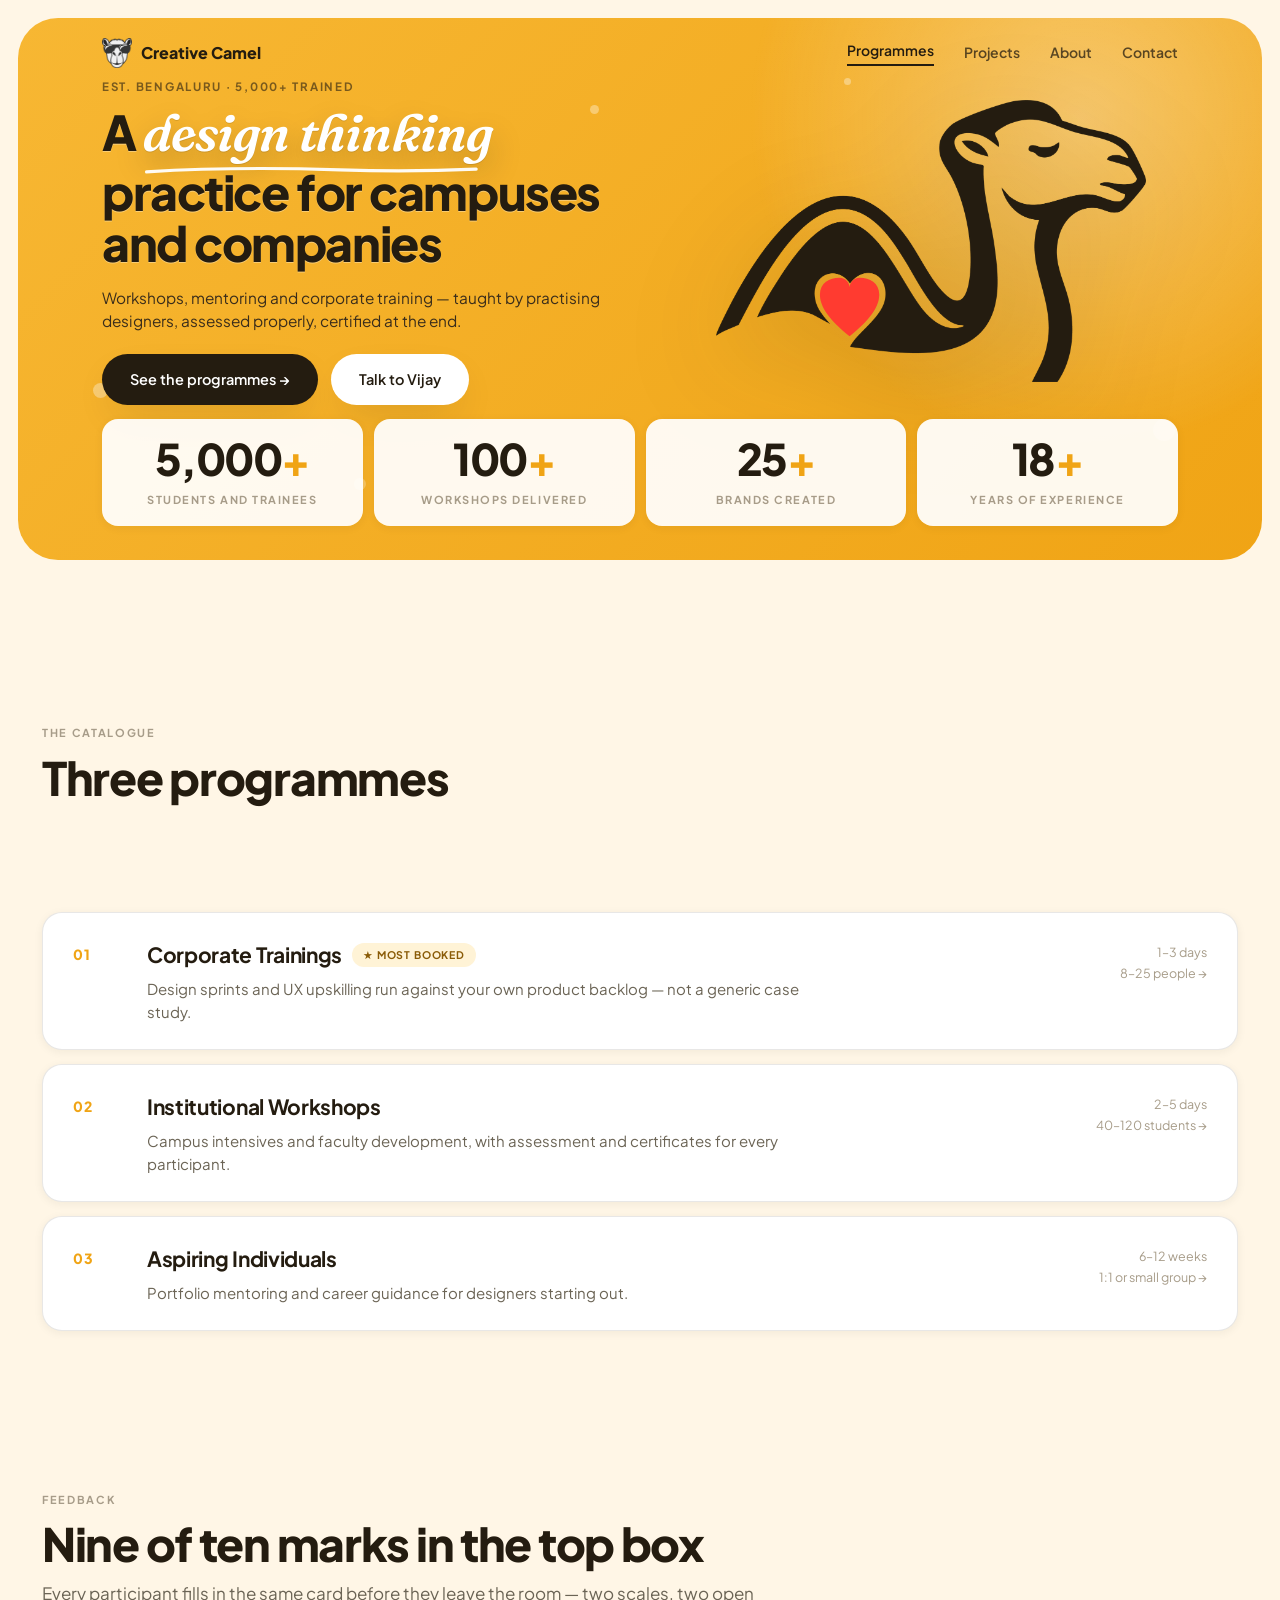
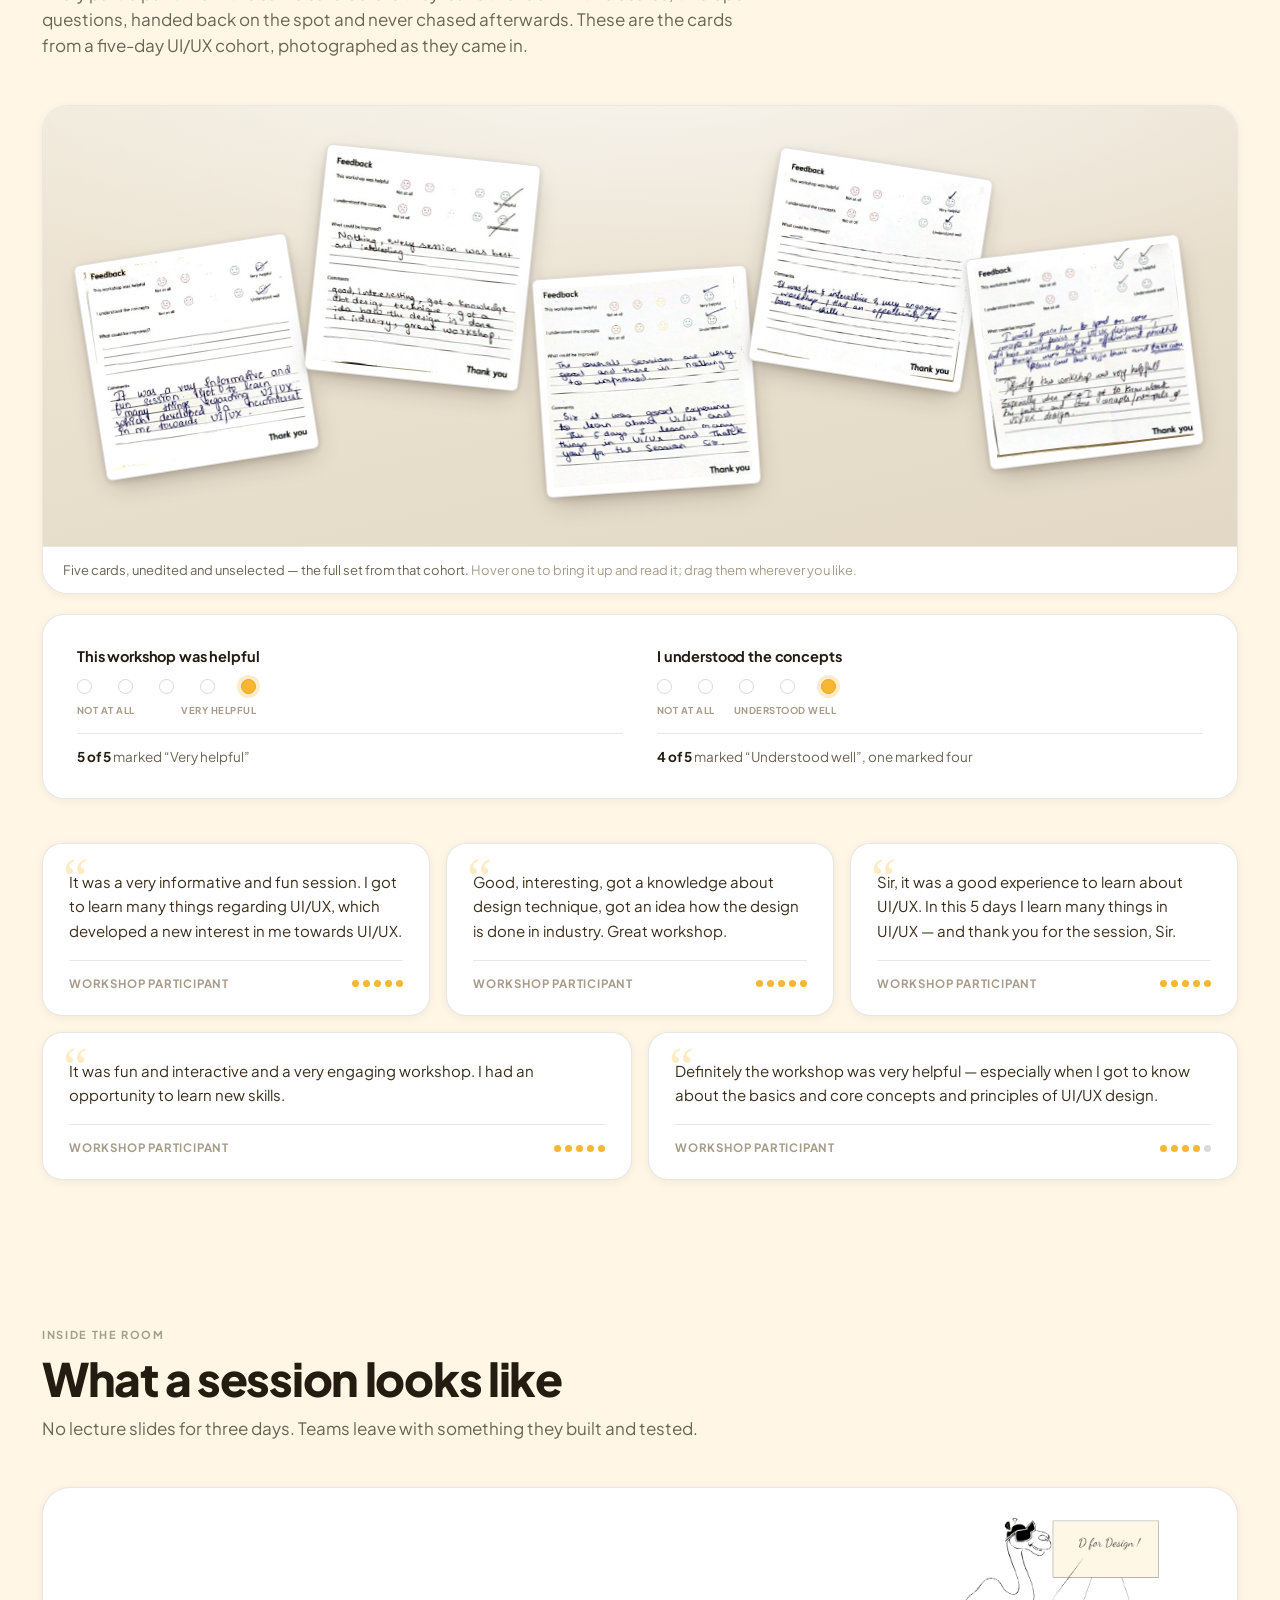
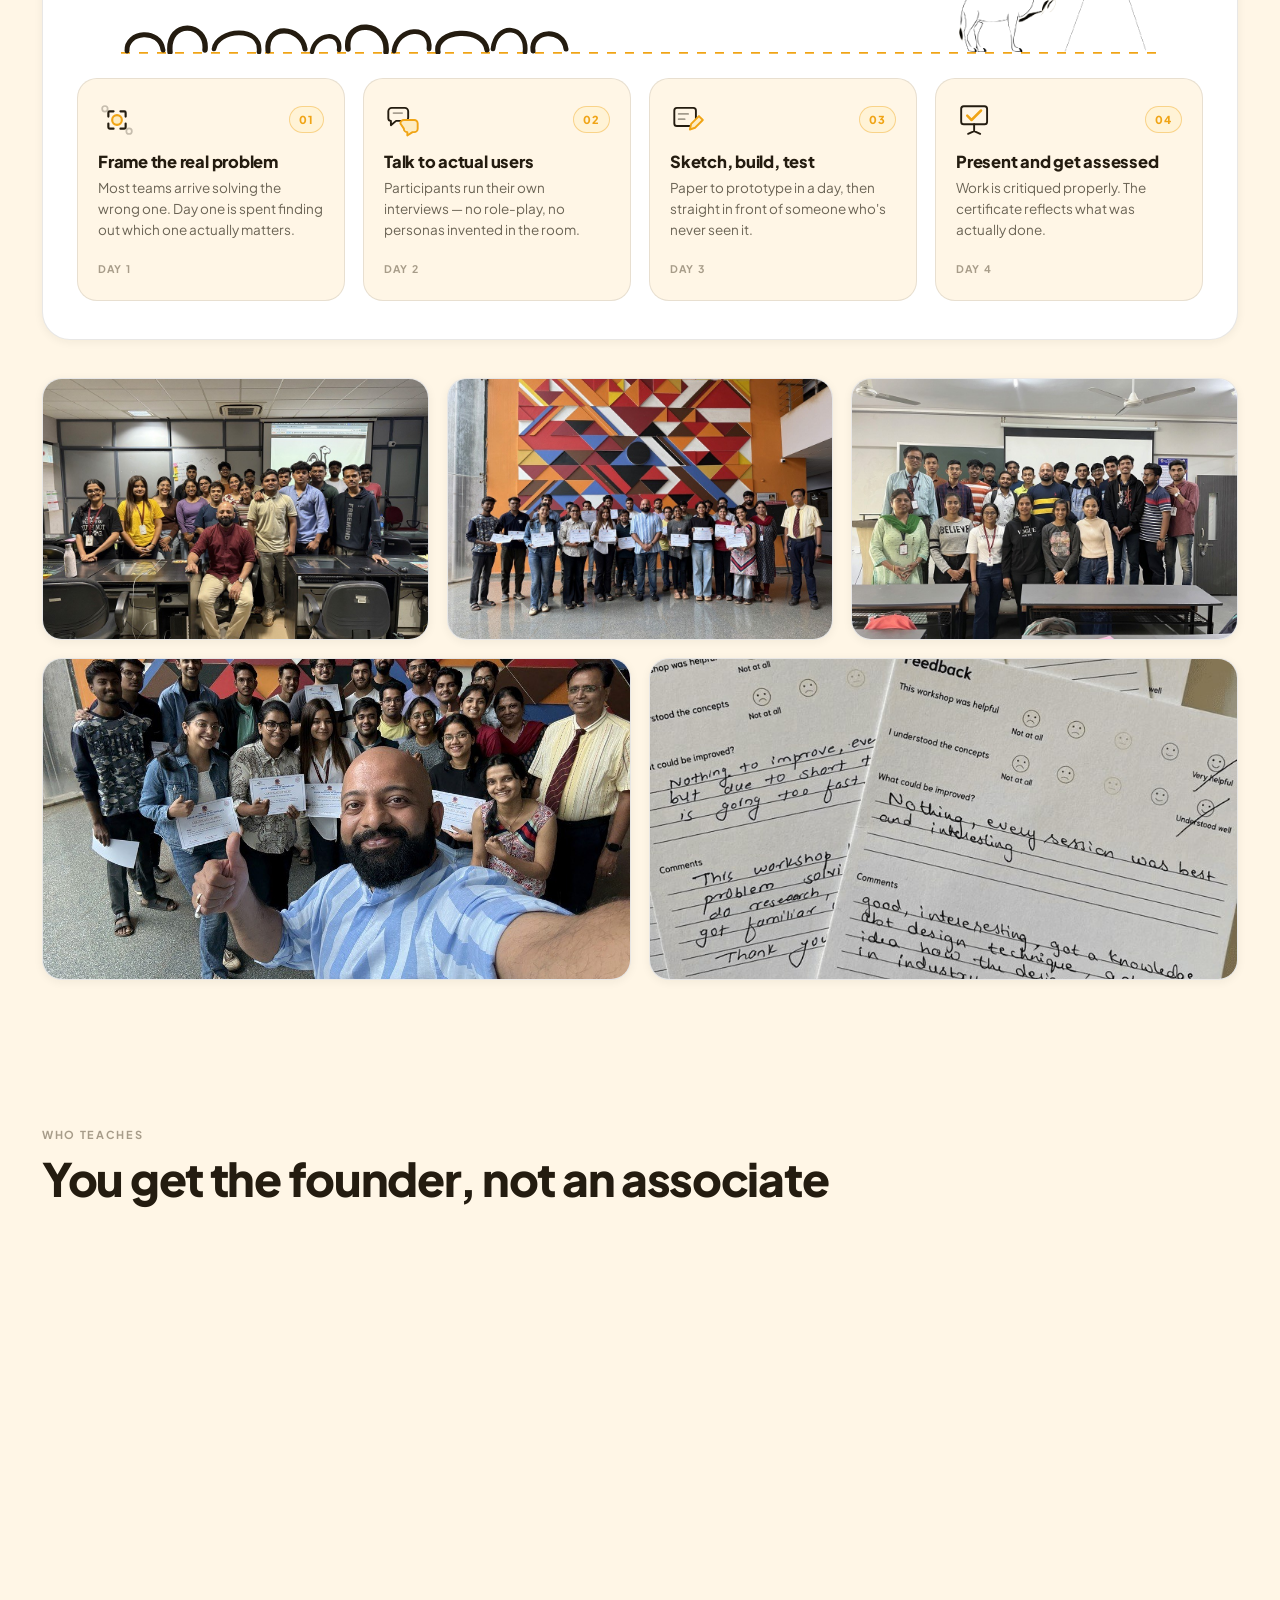
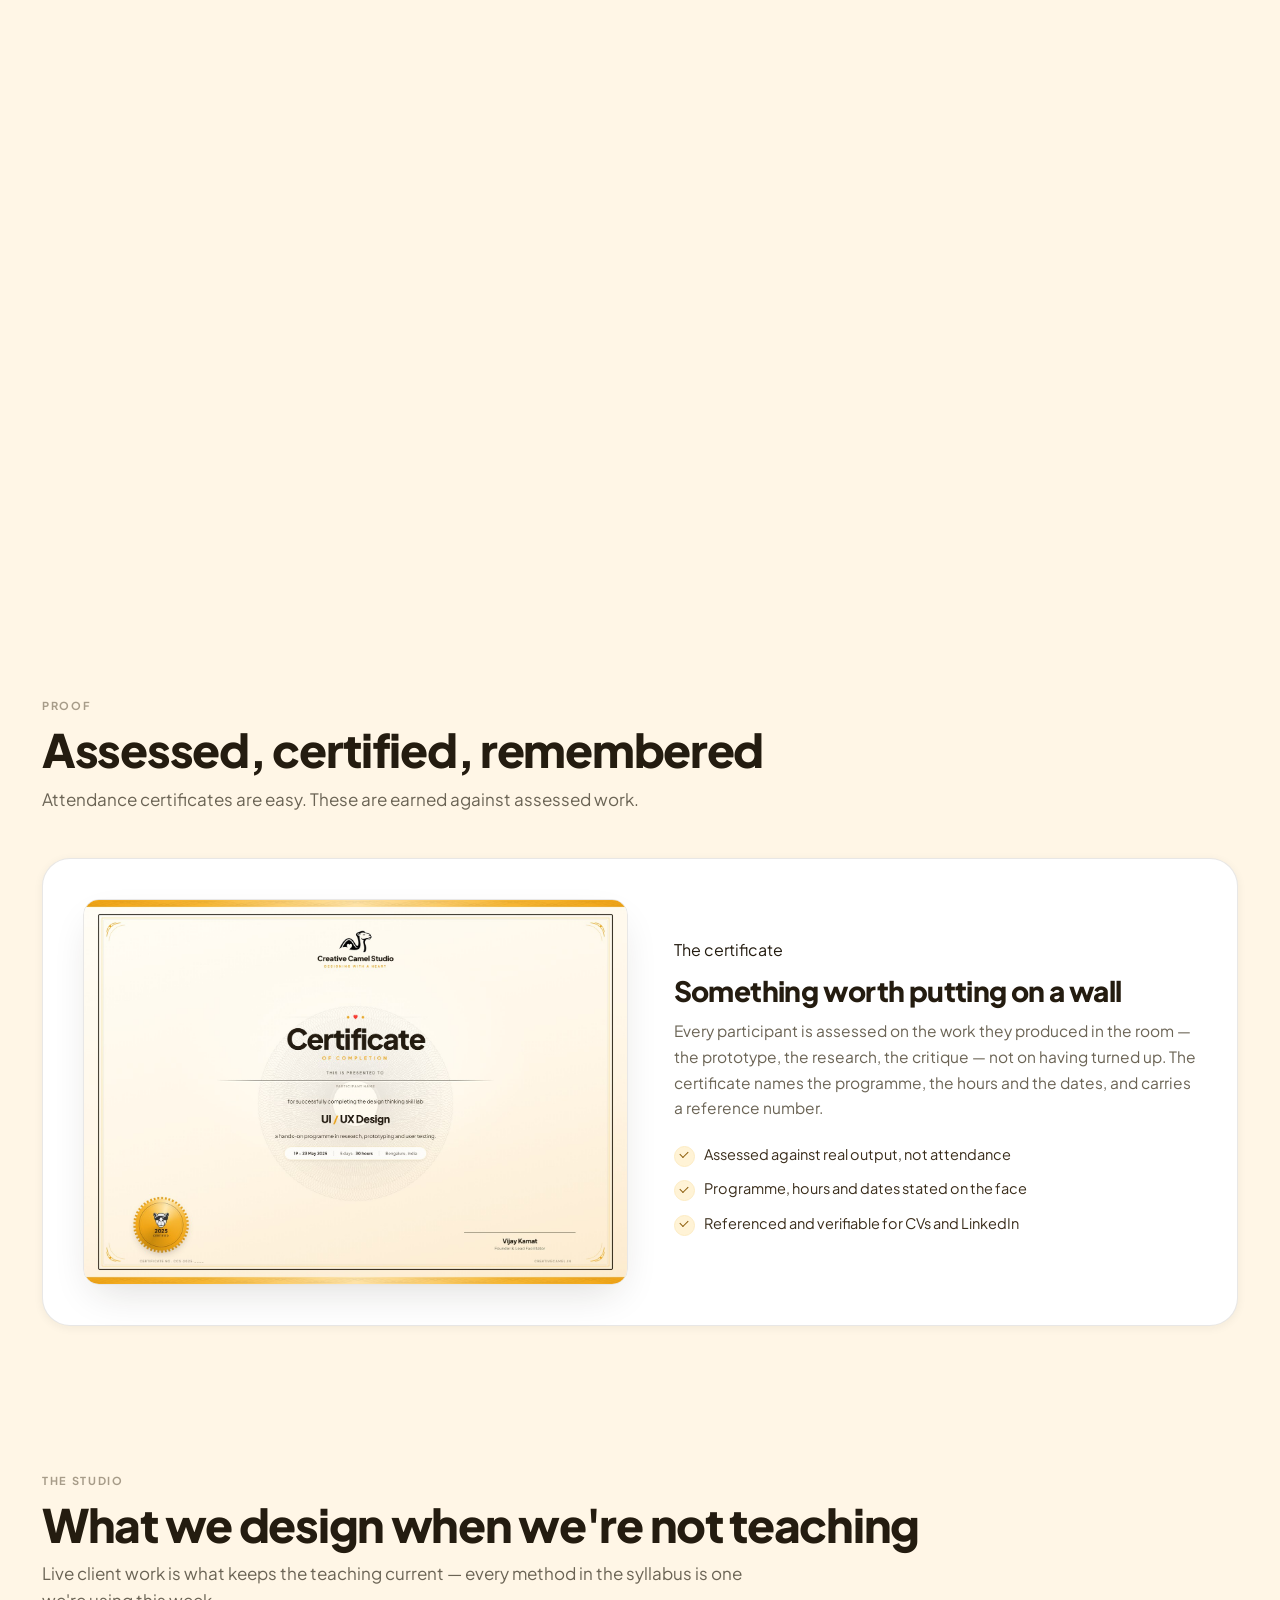
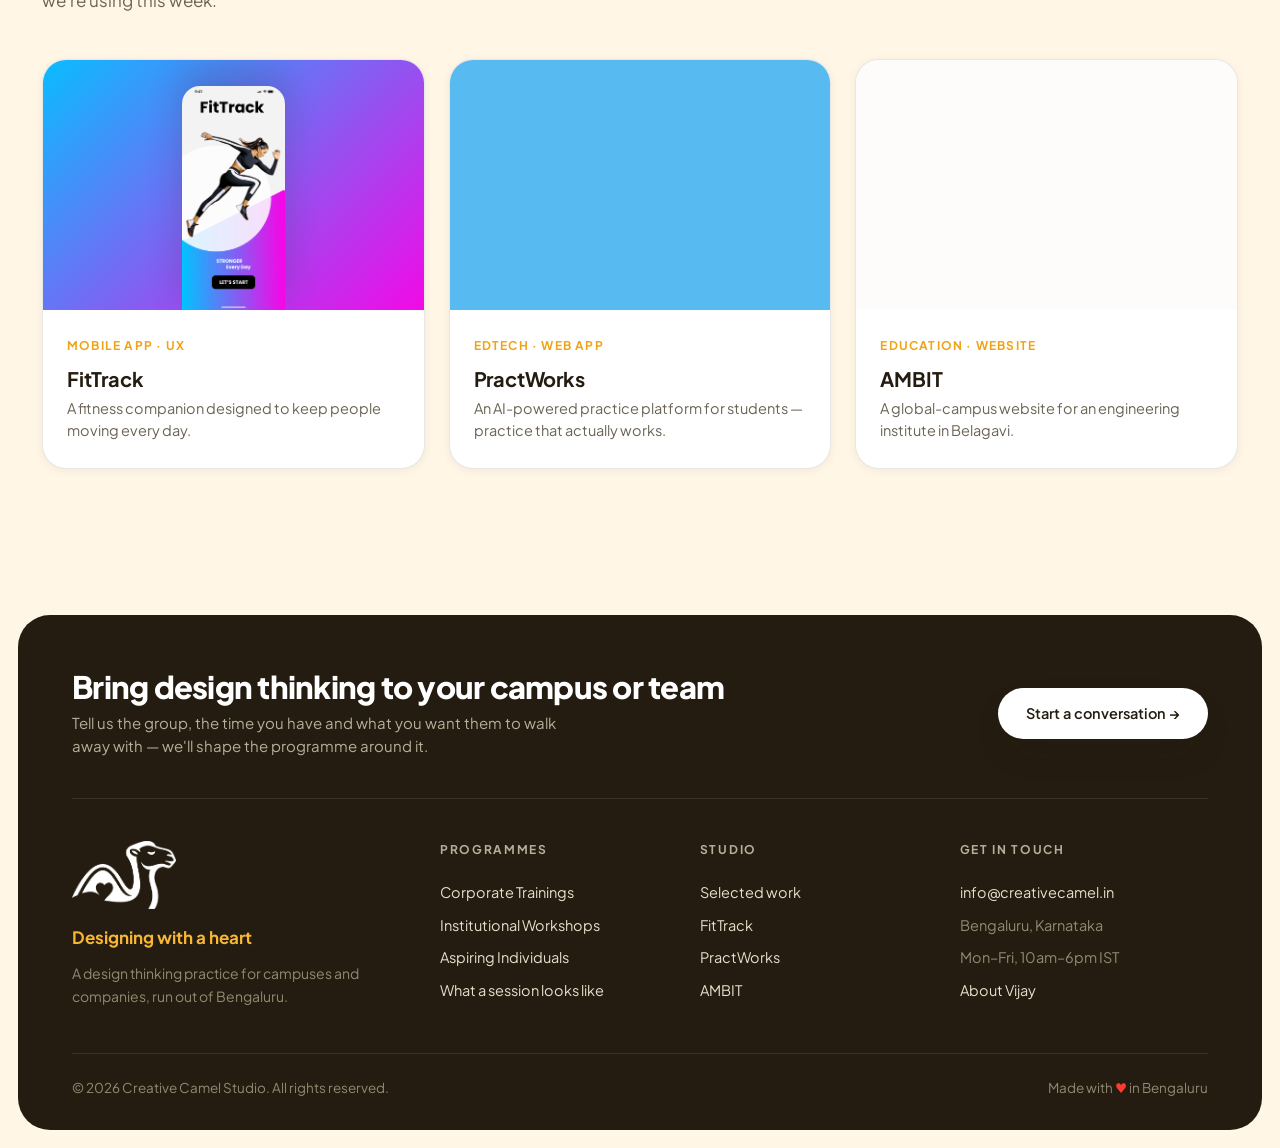
==== commit 6f11e0e2: "New home page, and a contact page to match Replaces index.html with the Direction C concept: gold he" ====
--- a/index.html
+++ b/index.html
@@ -1,8 +1,8 @@
-<!DOCTYPE html>
+<!doctype html>
 <html lang="en">
 <head>
-<meta charset="UTF-8">
-<meta name="viewport" content="width=device-width, initial-scale=1.0">
+<meta charset="utf-8">
+<meta name="viewport" content="width=device-width,initial-scale=1">
 <title>Creative Camel Studio — Give your idea the boost it deserves</title>
 <meta name="description" content="Creative Camel Studio designs brands, websites and UX for ambitious companies — and runs design thinking workshops for colleges and corporates. Bengaluru, India.">
 <meta property="og:title" content="Creative Camel Studio">
@@ -12,416 +12,717 @@
 <link rel="icon" type="image/png" href="assets/img/logo-camel-face.png">
 <link rel="preconnect" href="https://fonts.googleapis.com">
 <link rel="preconnect" href="https://fonts.gstatic.com" crossorigin>
-<link href="https://fonts.googleapis.com/css2?family=Plus+Jakarta+Sans:ital,wght@0,300..800;1,300..800&display=swap" rel="stylesheet">
-<link rel="stylesheet" href="assets/styles.css?v=62">
+<link href="https://fonts.googleapis.com/css2?family=Fraunces:ital,opsz,wght@1,9..144,600&family=Plus+Jakarta+Sans:wght@300;400;500;600;700;800&display=swap" rel="stylesheet">
+<link rel="stylesheet" href="assets/concept.css?v=1">
 </head>
 <body>
 
-<div class="hero-card">
-  <div class="bubble" style="width:20px;height:20px;top:36px;left:6%;opacity:.5"></div>
-  <div class="bubble" style="width:34px;height:34px;top:120px;left:2%;opacity:.35"></div>
-  <div class="bubble" style="width:16px;height:16px;top:80px;right:34%;opacity:.6"></div>
-  <div class="bubble" style="width:24px;height:24px;bottom:220px;left:44%;opacity:.3"></div>
-  <svg class="paper-plane" viewBox="0 0 100 100" style="top:44px;left:36%;width:64px" aria-hidden="true">
-    <path d="M8 78 L92 8 L52 48 L8 78 Z M52 48 L92 8 L58 72 Z" fill="#ffffff" opacity=".55"/>
-  </svg>
-
-  <div class="wrap">
-    <nav class="nav-inner" aria-label="Main">
-      <a class="brand" href="index.html"><img src="assets/img/logo-camel-face.png" alt="Creative Camel logo">Creative Camel</a>
-      <div class="nav-links" id="navLinks">
-        <a href="index.html" class="active">Home</a>
-        <a href="#projects">Projects</a>
-        <a href="workshops.html">Workshops &amp; Mentoring</a>
-        <a href="contact.html">Contact</a>
-      </div>
-      <button class="nav-toggle" aria-label="Menu" aria-expanded="false" aria-controls="navLinks">☰</button>
-    </nav>
-  </div>
-
-  <div class="wrap hero">
-    <div class="hero-grid">
-      <div class="hero-copy">
-        <h1><span class="light">Give your idea</span><br>the boost it deserves</h1>
-        <p class="hero-sub">Branding, websites and UX for ambitious companies, plus design thinking workshops for teams and campuses.</p>
-        <div class="hero-btns">
-          <a class="btn btn-light" href="workshops.html">Book a workshop</a>
-          <a class="btn btn-primary" href="contact.html">Start a project →</a>
-        </div>
-      </div>
-      <div class="hero-illustration">
-        <div class="mark-wrap" tabindex="0" role="img" aria-label="The Creative Camel mark — hover for a little life">
-          <img src="assets/img/camel-mark-hero.png" alt="">
-          <svg class="mark-heart" viewBox="0 0 100 100" aria-hidden="true">
-            <path d="M50 92 C 18 66, 4 46, 4 27 C 4 9, 19 1, 34 1 C 45 1, 50 10, 50 16 C 50 10, 55 1, 66 1 C 81 1, 96 9, 96 27 C 96 46, 82 66, 50 92 Z"/>
-          </svg>
-        </div>
-      </div>
-    </div>
-
-    <div class="stat-cards">
-      <div class="stat-card reveal">
-        <svg class="card-swoosh" viewBox="0 0 320 320" aria-hidden="true">
-          <defs>
-            <linearGradient id="swooshGrad3" x1="0" y1="0" x2="1" y2="1">
-              <stop offset="0%" stop-color="#F7B733"/><stop offset="100%" stop-color="#F0A415"/>
-            </linearGradient>
-            <path id="arcPath3" d="M6 210 A210 210 0 0 0 210 6" fill="none"/>
-          </defs>
-          <path d="M240 6 A234 234 0 0 1 6 240 L6 6 Z" fill="url(#swooshGrad3)"/>
-          <text font-family="'Plus Jakarta Sans',sans-serif" font-weight="800" font-size="27" letter-spacing="5" fill="#fff">
-            <textPath href="#arcPath3" startOffset="8">BRANDING</textPath>
-          </text>
-        </svg>
-        <div class="badge">
-          <img src="assets/img/Design.png" alt="">
-        </div>
-        <div class="stat-text">
-          <div class="value"><span data-count-to="25">0</span>+</div>
-          <div class="desc">Brands Created</div>
-        </div>
-      </div>
-      <div class="stat-card reveal reveal-d1">
-        <svg class="card-swoosh" viewBox="0 0 320 320" aria-hidden="true">
-          <defs>
-            <linearGradient id="swooshGrad2" x1="0" y1="0" x2="1" y2="1">
-              <stop offset="0%" stop-color="#F7B733"/><stop offset="100%" stop-color="#F0A415"/>
-            </linearGradient>
-            <path id="arcPath2" d="M6 210 A210 210 0 0 0 210 6" fill="none"/>
-          </defs>
-          <path d="M240 6 A234 234 0 0 1 6 240 L6 6 Z" fill="url(#swooshGrad2)"/>
-          <text font-family="'Plus Jakarta Sans',sans-serif" font-weight="800" font-size="27" letter-spacing="5" fill="#fff">
-            <textPath href="#arcPath2" startOffset="8">GROWTH</textPath>
-          </text>
-        </svg>
-        <div class="badge">
-          <img src="assets/img/Growth.png" alt="">
-        </div>
-        <div class="stat-text">
-          <div class="value"><span data-count-to="30">0</span>%</div>
-          <div class="desc">Average, post launch</div>
-        </div>
-      </div>
-      <div class="stat-card reveal reveal-d2">
-        <svg class="card-swoosh" viewBox="0 0 320 320" aria-hidden="true">
-          <defs>
-            <linearGradient id="swooshGrad1" x1="0" y1="0" x2="1" y2="1">
-              <stop offset="0%" stop-color="#F7B733"/><stop offset="100%" stop-color="#F0A415"/>
-            </linearGradient>
-            <path id="arcPath1" d="M6 210 A210 210 0 0 0 210 6" fill="none"/>
-          </defs>
-          <path d="M240 6 A234 234 0 0 1 6 240 L6 6 Z" fill="url(#swooshGrad1)"/>
-          <text font-family="'Plus Jakarta Sans',sans-serif" font-weight="800" font-size="27" letter-spacing="5" fill="#fff">
-            <textPath href="#arcPath1" startOffset="8">WORKSHOPS</textPath>
-          </text>
-        </svg>
-        <div class="badge">
-          <img src="assets/img/Workshop.png" alt="">
-        </div>
-        <div class="stat-text">
-          <div class="value"><span data-count-to="5000">0</span>+</div>
-          <div class="desc">Students and Trainees</div>
-        </div>
-      </div>
-    </div>
-  </div>
-</div>
-
-<section class="section" id="projects">
-  <div class="wrap">
-    <div class="section-head reveal">
-      <h2>Selected work</h2>
-    </div>
-    <div class="cards-3">
-      <a class="card reveal" href="fittrack.html">
-        <div class="card-thumb tint-fittrack"><img class="phone" src="assets/img/fittrack-hero.png" alt="FitTrack app onboarding screen"></div>
-        <div class="card-body">
-          <span class="tag">Mobile App · UX</span>
-          <h3>FitTrack</h3>
-          <p>A fitness companion designed to keep people moving every day.</p>
-        </div>
-      </a>
-      <a class="card reveal reveal-d1" href="practworks.html">
-        <div class="card-thumb tint-practwork"><video class="thumb-video" src="assets/video/PractWorks.mp4" autoplay muted loop playsinline aria-label="PractWorks learning platform demo"></video></div>
-        <div class="card-body">
-          <span class="tag">EdTech · Web App</span>
-          <h3>PractWorks</h3>
-          <p>An AI-powered practice platform for students — practice that actually works.</p>
-        </div>
-      </a>
-      <a class="card reveal reveal-d2" href="https://ambit.edu.in/#/" target="_blank" rel="noopener">
-        <div class="card-thumb tint-ambit"><video class="thumb-video" src="assets/video/AMBIT.mp4" autoplay muted loop playsinline aria-label="AMBIT engineering college website demo"></video></div>
-        <div class="card-body">
-          <span class="tag">Education · Website</span>
-          <h3>AMBIT</h3>
-          <p>A global-campus website for an engineering institute in Belagavi.</p>
-        </div>
-      </a>
-    </div>
-  </div>
-</section>
-
-<section class="section">
-  <div class="wrap">
-    <div class="section-head reveal">
-      <div>
-        <span class="kicker">What we do</span>
-        <h2>Turn on <span class="serif-accent">growth</span></h2>
-      </div>
-    </div>
-    <div class="services">
-      <div class="service reveal">
-        <div class="service-card">
-          <span class="icon" aria-hidden="true">
-            <svg viewBox="0 0 32 32" fill="none" stroke="currentColor" stroke-width="1.6" stroke-linejoin="round" stroke-linecap="round">
-              <path d="M10 5 L22 5 L27 12 L16 27 L5 12 Z"/>
-              <path d="M5 12 L27 12 M13 12 L16 27 L19 12 M10 5 L13 12 M22 5 L19 12"/>
-            </svg>
-          </span>
-          <h3>Branding</h3>
-          <span class="promise">Get recognized. Get funded.</span>
-          <p>We turn you into a brand investors trust and users remember — identity, voice and design that impress, engage and convert.</p>
-          <span class="num">01</span>
-        </div>
-      </div>
-      <div class="service reveal reveal-d1">
-        <div class="service-card">
-          <span class="icon" aria-hidden="true">
-            <svg viewBox="0 0 32 32" fill="none" stroke="currentColor" stroke-width="1.6" stroke-linejoin="round" stroke-linecap="round">
-              <rect x="4" y="6" width="24" height="16" rx="2"/>
-              <path d="M16 22 L16 26 M11 27.5 L21 27.5"/>
-            </svg>
-          </span>
-          <h3>Website Design</h3>
-          <span class="promise">Modern, sleek, high converting.</span>
-          <p>We sharpen your sales funnel, tighten your copy and build modern layouts that turn visitors into customers.</p>
-          <span class="num">02</span>
-        </div>
-      </div>
-      <div class="service reveal reveal-d2">
-        <div class="service-card">
-          <span class="icon" aria-hidden="true">
-            <svg viewBox="0 0 32 32" fill="none" stroke="currentColor" stroke-width="1.6" stroke-linejoin="round" stroke-linecap="round">
-              <circle cx="14" cy="14" r="8.5"/>
-              <path d="M20.5 20.5 L27 27"/>
-            </svg>
-          </span>
-          <h3>Complete UX</h3>
-          <span class="promise">UX that drives results.</span>
-          <p>Research driven insights and strategic design come together in experiences that boost engagement and retention.</p>
-          <span class="num">03</span>
-        </div>
-      </div>
-    </div>
-  </div>
-</section>
-
-<section class="section">
-  <div class="wrap">
-    <div class="section-head reveal">
-      <div>
-        <span class="kicker">Our process</span>
-        <h2>From first call to <span class="serif-accent">handover</span></h2>
-      </div>
-    </div>
-    <div class="process pinboard">
-      <div class="pin-card pc-1 reveal">
-        <div class="pin-tilt">
-          <span class="pin" aria-hidden="true"></span>
-          <div class="pin-inner">
-            <span class="pnum">01</span>
-            <h3>Free call</h3>
-            <p>A detailed outline of what we can do for you, with services tailored to your needs.</p>
+
+<!-- ══════ HERO ══════ -->
+<div class="hero">
+  <div class="hero-card">
+    <span class="orb o1"></span><span class="orb o2"></span><span class="orb o3"></span>
+    <span class="orb o4"></span><span class="orb o5"></span>
+
+    <div class="hwrap">
+      <nav>
+        <a class="brand" href="index.html"><img src="assets/img/logo-camel-face.png" alt="">Creative Camel</a>
+        <a class="lnk on" href="#programmes">Programmes</a>
+        <a class="lnk" href="#projects">Projects</a>
+        <a class="lnk" href="#about">About</a>
+        <a class="lnk" href="contact.html">Contact</a>
+      </nav>
+
+      <div class="hero-body">
+        <div>
+          <div class="kicker r">Est. Bengaluru · <span class="cnt" data-to="5000">0</span>+ trained</div>
+          <h1>
+            <span class="ln r d1">A <em class="hl">design thinking<svg class="ul" viewBox="0 0 300 12" preserveAspectRatio="none" aria-hidden="true"><path d="M3 8.4C54 3.1 112 2.4 168 5.6c42 2.4 83 2 129-2.2"/></svg></em></span>
+            <span class="ln r d2">practice for campuses</span>
+            <span class="ln r d3">and companies</span>
+          </h1>
+          <p class="sub r d5">Workshops, mentoring and corporate training — taught by practising designers, assessed properly, certified at the end.</p>
+          <div class="cta r d6">
+            <a class="btn btn-dark" href="#programmes">See the programmes →</a>
+            <a class="btn btn-light" href="#contact">Talk to Vijay</a>
           </div>
         </div>
-      </div>
-      <div class="pin-card pc-2 reveal reveal-d1">
-        <div class="pin-tilt">
-          <span class="pin" aria-hidden="true"></span>
-          <div class="pin-inner">
-            <span class="pnum">02</span>
-            <h3>Research</h3>
-            <p>We deep dive into your users' needs and learn everything there is to learn.</p>
+
+        <div class="mark-wrap" id="mark">
+          <div class="mark-par" id="markPar">
+            <div class="mark-inner">
+              <img src="assets/img/camel-mark-hero.png" alt="Creative Camel mark">
+              <svg class="mark-heart" viewBox="0 0 100 100" aria-hidden="true">
+                <path d="M50 92 C 18 66, 4 46, 4 27 C 4 9, 19 1, 34 1 C 45 1, 50 10, 50 16 C 50 10, 55 1, 66 1 C 81 1, 96 9, 96 27 C 96 46, 82 66, 50 92 Z"/>
+              </svg>
+            </div>
           </div>
         </div>
       </div>
-      <div class="pin-card pc-3 reveal reveal-d1">
-        <div class="pin-tilt">
-          <span class="pin" aria-hidden="true"></span>
-          <div class="pin-inner">
-            <span class="pnum">03</span>
-            <h3>Design</h3>
-            <p>We brainstorm ideas, create new designs and build working prototypes.</p>
-          </div>
+
+      <div class="stats">
+        <div class="stat r d5"><div class="n"><span class="cnt" data-to="5000">0</span><em>+</em></div><div class="l">Students and trainees</div></div>
+        <div class="stat r d6"><div class="n"><span class="cnt" data-to="100">0</span><em>+</em></div><div class="l">Workshops delivered</div></div>
+        <div class="stat r d7"><div class="n"><span class="cnt" data-to="25">0</span><em>+</em></div><div class="l">Brands created</div></div>
+        <div class="stat r d8"><div class="n"><span class="cnt" data-to="18">0</span><em>+</em></div><div class="l">Years of experience</div></div>
+      </div>
+    </div>
+  </div>
+</div>
+
+<!-- ══════ PROGRAMMES ══════ -->
+<section id="programmes" class="wrap">
+  <div class="sk rv">The catalogue</div>
+  <h2 class="rv">Three programmes</h2>
+  <p class="intro rv">Hover a programme to see what it covers. Every track now includes AI — used as a working tool, and designed for as a material.</p>
+
+  <div class="prog rv">
+    <div class="no">01</div>
+    <div><h3>Corporate Trainings <span class="tag">★ Most booked</span></h3>
+      <p>Design sprints and UX upskilling run against your own product backlog — not a generic case study.</p>
+      <div class="ttwrap"><table class="ttable"><thead><tr><th class="n">#</th><th>Topic</th><th>What we cover</th><th class="w">Session</th></tr></thead><tbody><tr><td class="n">01</td><td class="t">Problem framing &amp; the brief</td><td class="d">Turn a vague ask into a sharp, testable problem statement</td><td class="w">Day 1</td></tr><tr><td class="n">02</td><td class="t">Discovery research sprints</td><td class="d">Plan and run user interviews inside a compressed timeline</td><td class="w">Day 1</td></tr><tr><td class="n">03</td><td class="t">Affinity mapping &amp; synthesis</td><td class="d">Cluster raw notes into patterns the whole team can see</td><td class="w">Day 1</td></tr><tr class="ai"><td class="n">04</td><td class="t"><span class="aitag">✦ AI</span> AI-assisted research synthesis</td><td class="d">Speed up clustering with AI, then check it against the transcripts</td><td class="w">Day 1</td></tr><tr><td class="n">05</td><td class="t">Journey mapping</td><td class="d">Map the current experience and mark exactly where it breaks</td><td class="w">Day 2</td></tr><tr><td class="n">06</td><td class="t">Rapid prototyping</td><td class="d">Paper to clickable in hours, at the fidelity the question needs</td><td class="w">Day 2</td></tr><tr class="ai"><td class="n">07</td><td class="t"><span class="aitag">✦ AI</span> Designing AI features &amp; guardrails</td><td class="d">Probabilistic output, error states, consent and human oversight</td><td class="w">Day 2</td></tr><tr><td class="n">08</td><td class="t">Usability testing</td><td class="d">Script, moderate and record sessions with your actual users</td><td class="w">Day 2</td></tr><tr><td class="n">09</td><td class="t">Design critique</td><td class="d">Run a critique that improves the work instead of defending it</td><td class="w">Day 3</td></tr><tr><td class="n">10</td><td class="t">Stakeholder storytelling</td><td class="d">Present findings so decision-makers actually act on them</td><td class="w">Day 3</td></tr><tr><td class="n">11</td><td class="t">Engineering handoff</td><td class="d">Specs, tokens and the conversations that prevent rework</td><td class="w">Day 3</td></tr><tr><td class="n">12</td><td class="t">Measuring impact</td><td class="d">Pick the metric that proves the design moved something</td><td class="w">Day 3</td></tr></tbody></table></div></div>
+    <div class="mt">1–3 days<br>8–25 people <span class="arw">→</span></div>
+  </div>
+  <div class="prog rv">
+    <div class="no">02</div>
+    <div><h3>Institutional Workshops</h3>
+      <p>Campus intensives and faculty development, with assessment and certificates for every participant.</p>
+      <div class="ttwrap"><table class="ttable"><thead><tr><th class="n">#</th><th>Topic</th><th>What we cover</th><th class="w">Day</th></tr></thead><tbody><tr><td class="n">01</td><td class="t">What is design?</td><td class="d">Beyond aesthetics — design as a way of making decisions</td><td class="w">Day 1</td></tr><tr><td class="n">02</td><td class="t">Why UX matters</td><td class="d">What good and bad experiences actually cost, with real examples</td><td class="w">Day 1</td></tr><tr><td class="n">03</td><td class="t">The design thinking process</td><td class="d">Empathise, define, ideate, prototype, test — run end to end</td><td class="w">Day 1</td></tr><tr><td class="n">04</td><td class="t">User interviews</td><td class="d">Writing the questions, then running your first real interview</td><td class="w">Day 2</td></tr><tr><td class="n">05</td><td class="t">Affinity mapping</td><td class="d">Turning a wall of messy notes into themes you can act on</td><td class="w">Day 2</td></tr><tr><td class="n">06</td><td class="t">Wireframing &amp; UI basics</td><td class="d">Layout, hierarchy, spacing, type and colour</td><td class="w">Day 3</td></tr><tr><td class="n">07</td><td class="t">Figma fundamentals</td><td class="d">Frames, components, auto-layout and sharing work</td><td class="w">Day 3</td></tr><tr><td class="n">08</td><td class="t">Prototyping</td><td class="d">Linking screens into something people can actually try</td><td class="w">Day 4</td></tr><tr class="ai"><td class="n">09</td><td class="t"><span class="aitag">✦ AI</span> Designing with AI tools</td><td class="d">Exploring options faster — and spotting where AI misleads you</td><td class="w">Day 4</td></tr><tr><td class="n">10</td><td class="t">Usability testing</td><td class="d">Watching someone use your work without stepping in to help</td><td class="w">Day 4</td></tr><tr class="ai"><td class="n">11</td><td class="t"><span class="aitag">✦ AI</span> AI ethics &amp; bias</td><td class="d">Where AI gets it wrong, and who it tends to get wrong for</td><td class="w">Day 5</td></tr><tr><td class="n">12</td><td class="t">Portfolio &amp; case study basics</td><td class="d">Writing up what you did so it reads as thinking</td><td class="w">Day 5</td></tr></tbody></table></div></div>
+    <div class="mt">2–5 days<br>40–120 students <span class="arw">→</span></div>
+  </div>
+  <div class="prog rv">
+    <div class="no">03</div>
+    <div><h3>Aspiring Individuals</h3>
+      <p>Portfolio mentoring and career guidance for designers starting out.</p>
+      <div class="ttwrap"><table class="ttable"><thead><tr><th class="n">#</th><th>Topic</th><th>What we cover</th><th class="w">Week</th></tr></thead><tbody><tr><td class="n">01</td><td class="t">Portfolio audit</td><td class="d">An honest read of what's working and what's padding</td><td class="w">Week 1</td></tr><tr><td class="n">02</td><td class="t">Case study narrative</td><td class="d">Problem, decisions, outcome — told as a story, not a list of steps</td><td class="w">Week 2</td></tr><tr><td class="n">03</td><td class="t">Showing impact &amp; metrics</td><td class="d">Making the result legible without inventing numbers</td><td class="w">Week 3</td></tr><tr><td class="n">04</td><td class="t">Visual craft &amp; typography</td><td class="d">The details that separate junior work from mid-level work</td><td class="w">Week 4</td></tr><tr><td class="n">05</td><td class="t">Interaction &amp; motion basics</td><td class="d">Timing, easing, and knowing when not to animate</td><td class="w">Week 5</td></tr><tr><td class="n">06</td><td class="t">Design systems</td><td class="d">Components, tokens, and doing good work inside constraints</td><td class="w">Week 6</td></tr><tr class="ai"><td class="n">07</td><td class="t"><span class="aitag">✦ AI</span> AI in your daily workflow</td><td class="d">Where AI earns its place in your process — and where it doesn't</td><td class="w">Week 7</td></tr><tr class="ai"><td class="n">08</td><td class="t"><span class="aitag">✦ AI</span> Prompting for designers</td><td class="d">Getting usable output instead of generic output</td><td class="w">Week 7</td></tr><tr><td class="n">09</td><td class="t">Portfolio presentation</td><td class="d">Rehearsing the walkthrough until it lands in twenty minutes</td><td class="w">Week 8</td></tr><tr><td class="n">10</td><td class="t">Design interviews</td><td class="d">Whiteboard challenges, take-homes, and the questions behind them</td><td class="w">Week 9</td></tr><tr><td class="n">11</td><td class="t">Personal brand</td><td class="d">A site, a profile and a point of view that reads as yours</td><td class="w">Week 10</td></tr><tr><td class="n">12</td><td class="t">Freelance &amp; rates</td><td class="d">Scoping, pricing, and saying no to the wrong brief</td><td class="w">Week 11</td></tr></tbody></table></div></div>
+    <div class="mt">6–12 weeks<br>1:1 or small group <span class="arw">→</span></div>
+  </div>
+</section>
+
+<!-- ══════ FEEDBACK — the cards, as handed in ══════ -->
+<section id="feedback" class="wrap">
+  <div class="sk rv">Feedback</div>
+  <h2 class="rv">Nine of ten marks in the top box</h2>
+  <p class="intro rv">Every participant fills in the same card before they leave the room — two scales, two open questions, handed back on the spot and never chased afterwards. These are the cards from a five-day UI/UX cohort, photographed as they came in.</p>
+
+  <figure class="fb-table-wrap rv">
+    <div class="fb-table" id="fbTable">
+      <div class="fb-card" tabindex="0" role="button" data-x="46" data-y="142" data-r="-9"
+           aria-label="Feedback card 1: “It was a very informative and fun session…” — activate to enlarge">
+        <img src="assets/img/feedback-card-1.jpg" alt="">
+      </div>
+      <div class="fb-card" tabindex="0" role="button" data-x="272" data-y="48" data-r="6"
+           aria-label="Feedback card 2: “Nothing, every session was best and interesting…” — activate to enlarge">
+        <img src="assets/img/feedback-card-2.jpg" alt="">
+      </div>
+      <div class="fb-card" tabindex="0" role="button" data-x="496" data-y="166" data-r="-4"
+           aria-label="Feedback card 3: “Sir, it was a good experience to learn about UI/UX…” — activate to enlarge">
+        <img src="assets/img/feedback-card-3.jpg" alt="">
+      </div>
+      <div class="fb-card" tabindex="0" role="button" data-x="720" data-y="56" data-r="9"
+           aria-label="Feedback card 4: “It was fun and interactive and a very engaging workshop…” — activate to enlarge">
+        <img src="assets/img/feedback-card-4.jpg" alt="">
+      </div>
+      <div class="fb-card" tabindex="0" role="button" data-x="934" data-y="140" data-r="-7"
+           aria-label="Feedback card 5: “I wanted more time to spend on core concepts…” — activate to enlarge">
+        <img src="assets/img/feedback-card-5.jpg" alt="">
+      </div>
+    </div>
+    <figcaption>Five cards, unedited and unselected — the full set from that cohort. <span class="hint">Hover one to bring it up and read it; drag them wherever you like.</span></figcaption>
+  </figure>
+
+  <div class="fb-summary rv">
+    <div class="fb-scale">
+      <div class="fb-row">
+        <div class="q">This workshop was helpful</div>
+        <div class="fb-dots">
+          <span class="fb-dot"></span><span class="fb-dot"></span><span class="fb-dot"></span>
+          <span class="fb-dot"></span><span class="fb-dot hit"></span>
         </div>
-      </div>
-      <div class="pin-card pc-4 reveal reveal-d2">
-        <div class="pin-tilt">
-          <span class="pin" aria-hidden="true"></span>
-          <div class="pin-inner">
-            <span class="pnum">04</span>
-            <h3>User testing</h3>
-            <p>We test designs and prototypes with real users and fold their feedback back in.</p>
-          </div>
+        <div class="fb-ends"><span>Not at all</span><span>Very helpful</span></div>
+        <span class="fb-tally"><b>5 of 5</b> marked “Very helpful”</span>
+      </div>
+      <div class="fb-row">
+        <div class="q">I understood the concepts</div>
+        <div class="fb-dots">
+          <span class="fb-dot"></span><span class="fb-dot"></span><span class="fb-dot"></span>
+          <span class="fb-dot"></span><span class="fb-dot hit"></span>
         </div>
-      </div>
-      <div class="pin-card pc-5 reveal reveal-d2">
-        <div class="pin-tilt">
-          <span class="pin" aria-hidden="true"></span>
-          <div class="pin-inner">
-            <span class="pnum">05</span>
-            <h3>Build &amp; handover</h3>
-            <p>We build your website, app and brand — then hand over all the material.</p>
-          </div>
-        </div>
-      </div>
-    </div>
-  </div>
+        <div class="fb-ends"><span>Not at all</span><span>Understood well</span></div>
+        <span class="fb-tally"><b>4 of 5</b> marked “Understood well”, one marked four</span>
+      </div>
+    </div>
+  </div>
+
+  <div class="fb-grid">
+    <div class="fb-q rv">
+      <p>It was a very informative and fun session. I got to learn many things regarding UI/UX, which developed a new interest in me towards UI/UX.</p>
+      <div class="meta">Workshop participant
+        <span class="mini"><i class="hit"></i><i class="hit"></i><i class="hit"></i><i class="hit"></i><i class="hit"></i></span>
+      </div>
+    </div>
+    <div class="fb-q rv">
+      <p>Good, interesting, got a knowledge about design technique, got an idea how the design is done in industry. Great workshop.</p>
+      <div class="meta">Workshop participant
+        <span class="mini"><i class="hit"></i><i class="hit"></i><i class="hit"></i><i class="hit"></i><i class="hit"></i></span>
+      </div>
+    </div>
+    <div class="fb-q rv">
+      <p>Sir, it was a good experience to learn about UI/UX. In this 5 days I learn many things in UI/UX — and thank you for the session, Sir.</p>
+      <div class="meta">Workshop participant
+        <span class="mini"><i class="hit"></i><i class="hit"></i><i class="hit"></i><i class="hit"></i><i class="hit"></i></span>
+      </div>
+    </div>
+    <div class="fb-q rv">
+      <p>It was fun and interactive and a very engaging workshop. I had an opportunity to learn new skills.</p>
+      <div class="meta">Workshop participant
+        <span class="mini"><i class="hit"></i><i class="hit"></i><i class="hit"></i><i class="hit"></i><i class="hit"></i></span>
+      </div>
+    </div>
+    <div class="fb-q rv">
+      <p>Definitely the workshop was very helpful — especially when I got to know about the basics and core concepts and principles of UI/UX design.</p>
+      <div class="meta">Workshop participant
+        <span class="mini"><i class="hit"></i><i class="hit"></i><i class="hit"></i><i class="hit"></i><i></i></span>
+      </div>
+    </div>
+  </div>
+
 </section>
 
-<section class="section">
-  <div class="wrap">
-    <div class="ws-banner reveal">
+<!-- ══════ SESSION — teaching camel lives here now ══════ -->
+<section id="colleges" class="wrap">
+  <div class="sk rv">Inside the room</div>
+  <h2 class="rv">What a session looks like</h2>
+  <p class="intro rv">No lecture slides for three days. Teams leave with something they built and tested.</p>
+
+  <div class="journey rv">
+    <div class="scene">
+      <img class="students" src="assets/img/classroom-students.svg" alt="Workshop participants">
+      <img class="teach" src="assets/img/camel-teaching.png" alt="Camel teaching at a board">
+    </div>
+    <div class="track"><span class="line"></span></div>
+    <div class="jgrid">
+      <div class="jstep" style="--i:0">
+        <div class="jtop"><span class="jicon"><svg viewBox="0 0 44 44" fill="none" aria-hidden="true">
+<circle cx="8" cy="9" r="3.2" stroke="#241C10" stroke-width="2" opacity=".26"/>
+<circle cx="36" cy="35" r="3.2" stroke="#241C10" stroke-width="2" opacity=".26"/>
+<path d="M12 18v-4.5a1.5 1.5 0 011.5-1.5H18" stroke="#241C10" stroke-width="2.5" stroke-linecap="round"/>
+<path d="M32 18v-4.5a1.5 1.5 0 00-1.5-1.5H26" stroke="#241C10" stroke-width="2.5" stroke-linecap="round"/>
+<path d="M12 26v4.5A1.5 1.5 0 0013.5 32H18" stroke="#241C10" stroke-width="2.5" stroke-linecap="round"/>
+<path d="M32 26v4.5a1.5 1.5 0 01-1.5 1.5H26" stroke="#241C10" stroke-width="2.5" stroke-linecap="round"/>
+<circle cx="22" cy="22" r="5.6" fill="#FDECC3" stroke="#F0A415" stroke-width="2.5"/></svg></span><span class="jnum">01</span></div>
+        <h4>Frame the real problem</h4>
+        <p>Most teams arrive solving the wrong one. Day one is spent finding out which one actually matters.</p>
+        <span class="jday">Day 1</span>
+      </div><div class="jstep" style="--i:1">
+        <div class="jtop"><span class="jicon"><svg viewBox="0 0 44 44" fill="none" aria-hidden="true">
+<path d="M5 12a4 4 0 014-4h15a4 4 0 014 4v7a4 4 0 01-4 4H14l-6 5v-5a3 3 0 01-3-3z" stroke="#241C10" stroke-width="2.2" stroke-linejoin="round"/>
+<path d="M19 26a4 4 0 014-4h12a4 4 0 014 4v6a4 4 0 01-4 4h-2l-6 4v-4a4 4 0 01-4-4z" fill="#FDECC3" stroke="#F0A415" stroke-width="2.2" stroke-linejoin="round"/>
+<path d="M11 14h10" stroke="#241C10" stroke-width="2" stroke-linecap="round" opacity=".4"/></svg></span><span class="jnum">02</span></div>
+        <h4>Talk to actual users</h4>
+        <p>Participants run their own interviews — no role-play, no personas invented in the room.</p>
+        <span class="jday">Day 2</span>
+      </div><div class="jstep" style="--i:2">
+        <div class="jtop"><span class="jicon"><svg viewBox="0 0 44 44" fill="none" aria-hidden="true">
+<rect x="5" y="8" width="25" height="21" rx="3" stroke="#241C10" stroke-width="2.2"/>
+<path d="M10 15h11M10 21h7" stroke="#241C10" stroke-width="2" stroke-linecap="round" opacity=".42"/>
+<path d="M29 31l9-9-4.5-4.5-9 9L23 33z" fill="#FDECC3" stroke="#F0A415" stroke-width="2.2" stroke-linejoin="round"/></svg></span><span class="jnum">03</span></div>
+        <h4>Sketch, build, test</h4>
+        <p>Paper to prototype in a day, then straight in front of someone who's never seen it.</p>
+        <span class="jday">Day 3</span>
+      </div><div class="jstep" style="--i:3">
+        <div class="jtop"><span class="jicon"><svg viewBox="0 0 44 44" fill="none" aria-hidden="true">
+<rect x="6" y="6" width="30" height="21" rx="3" stroke="#241C10" stroke-width="2.2"/>
+<path d="M21 27v8M14 38l7-3 7 3" stroke="#241C10" stroke-width="2.2" stroke-linecap="round" stroke-linejoin="round"/>
+<path d="M13 17l5 5 11-11" stroke="#F0A415" stroke-width="2.9" stroke-linecap="round" stroke-linejoin="round"/></svg></span><span class="jnum">04</span></div>
+        <h4>Present and get assessed</h4>
+        <p>Work is critiqued properly. The certificate reflects what was actually done.</p>
+        <span class="jday">Day 4</span>
+      </div>
+    </div>
+  </div>
+
+  <div class="gallery rv">
+    <figure><img src="assets/img/workshop-classroom.jpg" alt="Design workshop session in a college computer lab"></figure>
+    <figure><img src="assets/img/workshop-group.jpg" alt="Participants with their course completion certificates"></figure>
+    <figure><img src="assets/img/workshop-group2.jpg" alt="Workshop group photo in a college classroom"></figure>
+    <figure><img src="assets/img/workshop-certificates.jpg" alt="Celebrating certificates after a UI/UX skill lab"></figure>
+    <figure><img src="assets/img/workshop-feedback.jpg" alt="Handwritten feedback cards from workshop participants"></figure>
+  </div>
+</section>
+
+<!-- ══════ FACILITATOR ══════ -->
+<section id="about" class="wrap">
+  <div class="sk rv">Who teaches</div>
+  <h2 class="rv">You get the founder, not an associate</h2>
+  <p class="intro rv">The thing a training vendor can't say.</p>
+  <div class="fac rv">
+    <div class="fac-head">
+      <img src="assets/img/avatar-vijay.png" alt="Vijay Kamat">
       <div>
-        <span class="kicker">The other superpower we bring</span>
-        <h2>Design Thinking <span class="serif-accent">workshops</span></h2>
-        <p>We empower teams and campuses to master design thinking, an essential mindset for innovation and growth. Hands on, energetic and tailored to the last detail.</p>
-        <div class="ws-stats">
-          <div><b><span data-count-to="5000">0</span>+</b><span>Happy participants</span></div>
-          <div><b><span data-count-to="100">0</span>+</b><span>Workshops delivered</span></div>
-          <div><b><span data-count-to="18">0</span>+</b><span>Years of experience</span></div>
-        </div>
-        <a class="btn btn-primary" href="workshops.html">Explore workshops</a>
-      </div>
-      <img class="ws-photo" src="assets/img/workshop-classroom.jpg" alt="A Creative Camel design thinking workshop in progress at an engineering college">
+        <h3>Vijay Kamat</h3>
+        <div class="fac-role">Founder, Creative Camel &middot; Lead Facilitator</div>
+        <div class="fac-role2">Design Manager &mdash; Enterprise &amp; Platform UX, athenahealth</div>
+      </div>
+    </div>
+
+    <div class="fac-body">
+      <p><b>Nineteen years</b> designing enterprise software — healthcare, capital markets and industrial systems — and the last decade building the teams that do it.</p>
+      <p>He has hired, coached and promoted designers across four organisations and <b>mentored over 100 designers</b> through structured capability programmes. The workshops are built from that same material — the levelling frameworks, critique practice and research methods he uses at work every week, not a syllabus assembled for teaching.</p>
+    </div>
+
+    <div class="fac-stats">
+      <div><b>19+</b><span>Years in enterprise UX</span></div>
+      <div><b>100+</b><span>Designers mentored</span></div>
+      <div><b>20</b><span>Person UX org led</span></div>
+      <div><b>160K+</b><span>User platform</span></div>
+    </div>
+
+    <div class="worked">
+      <h5>Where he has worked</h5>
+      <div class="logo-wall"><div class="logo-tile wide"><img src="assets/img/logos/athenahealth.svg" alt="athenahealth"></div><div class="logo-tile wide"><img src="assets/img/logos/wellsfargo.png" alt="Wells Fargo"></div><div class="logo-tile tall"><img src="assets/img/logos/publicissapient.svg" alt="Publicis Sapient"></div><div class="logo-tile square"><img src="assets/img/logos/ge.svg" alt="GE"></div><div class="logo-tile mid"><img src="assets/img/logos/socgen.svg" alt="Soci&eacute;t&eacute; G&eacute;n&eacute;rale"></div><div class="logo-tile tall"><img src="assets/img/logos/goldmansachs.svg" alt="Goldman Sachs"></div><div class="logo-tile mid"><img src="assets/img/logos/tietoevry.svg" alt="Tieto"></div><div class="logo-tile mid"><img src="assets/img/logos/hella.svg" alt="Hella"></div></div>
+    </div>
+
+    <div class="fac-meta">
+      <div class="fm">
+        <h5>Recognition</h5>
+        <ul class="stack">
+          <li>Design Excellence Award, Wells Fargo</li>
+          <li>Partner Excellence Award, GE</li>
+          <li>STAR Performer, Tieto</li>
+          <li>Microsoft Community Contributor</li>
+        </ul>
+      </div>
     </div>
   </div>
 </section>
 
-<section class="section">
-  <div class="wrap">
-    <div class="section-head reveal">
-      <div>
-        <span class="kicker">Testimonials</span>
-        <h2>What clients say about us</h2>
-      </div>
-    </div>
-    <div class="quotes">
-      <figure class="quote reveal">
-        <span class="mark">“</span>
-        <p>Creative Camel helped us build our online presence and increase our sales by 30%. I am grateful to their team for all the effort they took to make this project their own!</p>
-        <footer>
-          <img src="assets/img/avatar-1.png" alt="">
-          <div><b>Raghavendra Heble</b><span>PK Industries</span></div>
-        </footer>
-      </figure>
-      <figure class="quote reveal reveal-d1">
-        <span class="mark">“</span>
-        <p>The team knows UX and how to build a great user experience. They have helped us transform our basic designs into amazing UIs.</p>
-        <footer>
-          <img src="assets/img/avatar-2.png" alt="">
-          <div><b>Bhaskar</b><span>PHM Solutions</span></div>
-        </footer>
-      </figure>
-      <figure class="quote reveal reveal-d2">
-        <span class="mark">“</span>
-        <p>I had no idea what UX is and how the process works. They explained everything in great detail, which helped me understand what I needed to take my app to the next level!</p>
-        <footer>
-          <img src="assets/img/avatar-3.png" alt="">
-          <div><b>Kayvalya Rao</b><span>Tech Enterprises</span></div>
-        </footer>
-      </figure>
+<!-- ══════ PROOF ══════ -->
+<section id="corporates" class="wrap">
+  <div class="sk rv">Proof</div>
+  <h2 class="rv">Assessed, certified, remembered</h2>
+  <p class="intro rv">Attendance certificates are easy. These are earned against assessed work.</p>
+
+  <div class="spot rv">
+    <div class="spot-media"><img src="assets/img/certificate.jpg" alt="Creative Camel certificate of completion"></div>
+    <div class="spot-body">
+      <span class="pill">The certificate</span>
+      <h3>Something worth putting on a wall</h3>
+      <p>Every participant is assessed on the work they produced in the room — the prototype, the research, the critique — not on having turned up. The certificate names the programme, the hours and the dates, and carries a reference number.</p>
+      <ul class="ticks">
+        <li>Assessed against real output, not attendance</li>
+        <li>Programme, hours and dates stated on the face</li>
+        <li>Referenced and verifiable for CVs and LinkedIn</li>
+      </ul>
     </div>
   </div>
 </section>
 
-<section class="section">
-  <div class="wrap">
-    <div class="section-head reveal"><h2>FAQs</h2></div>
-    <div class="faq reveal">
-      <div class="faq-item">
-        <button class="faq-q" aria-expanded="false" aria-controls="faq-a-1">
-          Why does UX design matter?
-          <span class="faq-icon" aria-hidden="true">+</span>
-        </button>
-        <div class="faq-a" id="faq-a-1">
-          <div class="faq-a-inner"><p>Good UX is the difference between a product people tolerate and a product people love. It reduces friction, builds trust and directly moves the numbers you care about — sign ups, sales and retention.</p></div>
-        </div>
-      </div>
-      <div class="faq-item">
-        <button class="faq-q" aria-expanded="false" aria-controls="faq-a-2">
-          What kind of impact can I expect?
-          <span class="faq-icon" aria-hidden="true">+</span>
-        </button>
-        <div class="faq-a" id="faq-a-2">
-          <div class="faq-a-inner"><p>A sharper brand, a clearer story and measurably better conversion. One of our clients saw a 30% lift in sales after we rebuilt their online presence — results vary, but we design for outcomes, not just looks.</p></div>
-        </div>
-      </div>
-      <div class="faq-item">
-        <button class="faq-q" aria-expanded="false" aria-controls="faq-a-3">
-          How long does a project take?
-          <span class="faq-icon" aria-hidden="true">+</span>
-        </button>
-        <div class="faq-a" id="faq-a-3">
-          <div class="faq-a-inner"><p>It depends on scope: a branding project typically runs 2–4 weeks, a website 4–8 weeks, and a full UX engagement longer. You'll get a clear timeline after the free call — and we stick to it.</p></div>
-        </div>
-      </div>
-      <div class="faq-item">
-        <button class="faq-q" aria-expanded="false" aria-controls="faq-a-4">
-          What about pricing?
-          <span class="faq-icon" aria-hidden="true">+</span>
-        </button>
-        <div class="faq-a" id="faq-a-4">
-          <div class="faq-a-inner"><p>Every project is scoped and priced after the free call, so you only pay for what you need. No hidden costs, no surprises — just a clear proposal you can say yes to.</p></div>
-        </div>
-      </div>
-      <div class="faq-item">
-        <button class="faq-q" aria-expanded="false" aria-controls="faq-a-5">
-          Do you offer post launch support?
-          <span class="faq-icon" aria-hidden="true">+</span>
-        </button>
-        <div class="faq-a" id="faq-a-5">
-          <div class="faq-a-inner"><p>Yes. Every project ends with a complete handover of all material, and we stay available for support and improvements after launch — including ongoing retainers if you want us around long term.</p></div>
-        </div>
-      </div>
-    </div>
+<!-- ══════ SELECTED WORK — full section, not a footnote ══════ -->
+<section id="projects" class="wrap">
+  <div class="sk rv">The studio</div>
+  <h2 class="rv">What we design when we're not teaching</h2>
+  <p class="intro rv">Live client work is what keeps the teaching current — every method in the syllabus is one we're using this week.</p>
+
+  <div class="work-grid">
+    <a class="work rv" href="fittrack.html">
+      <div class="media tint-fittrack"><img class="phone" src="assets/img/fittrack-hero.png" alt="FitTrack app onboarding screen"></div>
+      <div class="wb">
+        <span class="wtag">Mobile App · UX</span>
+        <h3>FitTrack</h3>
+        <p>A fitness companion designed to keep people moving every day.</p>
+      </div>
+    </a>
+    <a class="work rv" href="practworks.html">
+      <div class="media tint-practwork"><video src="assets/video/PractWorks.mp4" autoplay muted loop playsinline aria-label="PractWorks learning platform demo"></video></div>
+      <div class="wb">
+        <span class="wtag">EdTech · Web App</span>
+        <h3>PractWorks</h3>
+        <p>An AI-powered practice platform for students — practice that actually works.</p>
+      </div>
+    </a>
+    <a class="work rv" href="https://ambit.edu.in/#/" target="_blank" rel="noopener">
+      <div class="media tint-ambit"><video src="assets/video/AMBIT.mp4" autoplay muted loop playsinline aria-label="AMBIT engineering college website demo"></video></div>
+      <div class="wb">
+        <span class="wtag">Education · Website</span>
+        <h3>AMBIT</h3>
+        <p>A global-campus website for an engineering institute in Belagavi.</p>
+      </div>
+    </a>
   </div>
 </section>
 
-<section class="cta-band">
-  <div class="wrap reveal">
-    <h2>Give your idea the <span class="light">boost</span> it deserves</h2>
-    <p>Book a free UX audit — we'll show you exactly where your product can improve.</p>
-    <a class="btn btn-primary" href="contact.html">Book a free UX audit</a>
-  </div>
-</section>
-
-<footer class="site">
-  <div class="wrap" style="padding:0">
-    <div class="foot-grid">
-      <div class="foot-brand">
-        <img src="assets/img/logo-camel-heart-light.png" alt="Creative Camel Studio">
-        <div class="tagline">Designing with a heart</div>
-      </div>
-      <div class="foot-col">
-        <h4>Studio</h4>
-        <a href="index.html">Home</a>
-        <a href="#projects">Projects</a>
-        <a href="workshops.html">Workshops &amp; Mentoring</a>
-        <a href="contact.html">Contact</a>
-      </div>
-      <div class="foot-col">
-        <h4>Get in touch</h4>
-        <a href="mailto:info@creativecamel.in">info@creativecamel.in</a>
-      </div>
-    </div>
-    <div class="foot-bottom">
-      <span>© <span id="year">2026</span> Creative Camel Studio. All rights reserved.</span>
-      <span>Made with ♥ in Bengaluru</span>
-    </div>
+
+<footer id="contact">
+  <div class="foot-cta">
+    <div>
+      <h3>Bring design thinking to your campus or team</h3>
+      <p>Tell us the group, the time you have and what you want them to walk away with — we'll shape the programme around it.</p>
+    </div>
+    <a class="btn btn-light" href="mailto:info@creativecamel.in">Start a conversation →</a>
+  </div>
+
+  <div class="foot-grid">
+    <div class="foot-brand">
+      <img src="assets/img/logo-camel-heart-light.png" alt="Creative Camel Studio">
+      <div class="tagline">Designing with a heart</div>
+      <p>A design thinking practice for campuses and companies, run out of Bengaluru.</p>
+    </div>
+
+    <div class="foot-col">
+      <h4>Programmes</h4>
+      <a href="#programmes">Corporate Trainings</a>
+      <a href="#programmes">Institutional Workshops</a>
+      <a href="#programmes">Aspiring Individuals</a>
+      <a href="#colleges">What a session looks like</a>
+    </div>
+
+    <div class="foot-col">
+      <h4>Studio</h4>
+      <a href="#projects">Selected work</a>
+      <a href="fittrack.html">FitTrack</a>
+      <a href="practworks.html">PractWorks</a>
+      <a href="https://ambit.edu.in/#/">AMBIT</a>
+    </div>
+
+    <div class="foot-col">
+      <h4>Get in touch</h4>
+      <a href="mailto:info@creativecamel.in">info@creativecamel.in</a>
+      <span class="li">Bengaluru, Karnataka</span>
+      <span class="li">Mon–Fri, 10am–6pm IST</span>
+      <a href="#about">About Vijay</a>
+    </div>
+  </div>
+
+  <div class="foot-bottom">
+    <span>&copy; <span id="yr">2026</span> Creative Camel Studio. All rights reserved.</span>
+    <span>Made with <span class="heart">&hearts;</span> in Bengaluru</span>
   </div>
 </footer>
 
-<script src="assets/script.js?v=6"></script>
+<script>
+(function(){
+  var reduce = window.matchMedia && window.matchMedia('(prefers-reduced-motion: reduce)').matches;
+  // ?still=1 — show everything instantly, for screenshots/printing (reveals otherwise
+  // race the capture and come out half-faded).
+  var still = /[?&]still=1/.test(location.search);
+  if (still) {
+    reduce = true;
+    // the hero is sized in vh; a tall full-page capture window would blow it up,
+    // so pin it to what it measures at a normal 1000px viewport.
+    var hc = document.querySelector('.hero-card');
+    if (hc) hc.style.minHeight = '520px';
+  }
+
+  // Heartbeat once after the mark has landed — a greeting, not a loop.
+  var mark = document.getElementById('mark');
+  if (mark && !reduce) {
+    var heart = mark.querySelector('.mark-heart');
+    setTimeout(function(){ mark.classList.add('beat'); }, 1150);
+    // The greeting beat is a finite override of the infinite idle pulse — drop the
+    // class once it finishes, or idleBeat never resumes and the heart dies after one beat.
+    if (heart) heart.addEventListener('animationend', function(e){
+      if (e.animationName === 'heartbeat') mark.classList.remove('beat');
+    });
+  }
+
+  // Count-up, triggered on reveal. Skipped entirely under reduced motion.
+  var counters = document.querySelectorAll('.cnt');
+  var run = function(el){
+    var to = +el.dataset.to, t0 = null, dur = 1100;
+    var tick = function(ts){
+      if(!t0) t0 = ts;
+      var p = Math.min((ts - t0)/dur, 1);
+      el.textContent = Math.round(to * (1 - Math.pow(1 - p, 3))).toLocaleString();
+      if(p < 1) requestAnimationFrame(tick);
+    };
+    requestAnimationFrame(tick);
+  };
+  if (reduce) {
+    counters.forEach(function(el){ el.textContent = (+el.dataset.to).toLocaleString(); });
+  } else if ('IntersectionObserver' in window) {
+    var io = new IntersectionObserver(function(es){
+      es.forEach(function(e){ if(e.isIntersecting){ run(e.target); io.unobserve(e.target); } });
+    }, {threshold:.5});
+    counters.forEach(function(el){ io.observe(el); });
+  } else {
+    counters.forEach(run);
+  }
+
+  var yr = document.getElementById('yr');
+  if (yr) yr.textContent = new Date().getFullYear();
+
+  // Looping preview videos: still for reduced-motion users (matches the live site),
+  // otherwise nudged into playing since some contexts ignore the autoplay attribute.
+  var vids = document.querySelectorAll('.work video');
+  vids.forEach(function(v){
+    if (reduce) { v.removeAttribute('autoplay'); v.pause(); return; }
+    v.muted = true; v.playsInline = true;
+    var go = function(){ var pr = v.play(); if (pr && pr.catch) pr.catch(function(){}); };
+    if (v.readyState >= 2) go(); else v.addEventListener('loadeddata', go, {once:true});
+  });
+
+  // Camel follows the pointer, damped. Marketing-page decoration, so it's gated to
+  // fine pointers and reduced-motion off. Writes transform on its own layer (.mark-par)
+  // so it never collides with the entrance or the breathing loop.
+  var par = document.getElementById('markPar');
+  var heroCard = document.querySelector('.hero-card');
+  var fine = window.matchMedia && window.matchMedia('(hover: hover) and (pointer: fine)').matches;
+  if (par && heroCard && fine && !reduce) {
+    var tx = 0, ty = 0, cx = 0, cy = 0, raf = null;
+    var step = function(){
+      cx += (tx - cx) * 0.075; cy += (ty - cy) * 0.075;
+      par.style.transform = 'translate(' + cx.toFixed(2) + 'px,' + cy.toFixed(2) + 'px)';
+      if (Math.abs(tx-cx) > 0.08 || Math.abs(ty-cy) > 0.08) { raf = requestAnimationFrame(step); }
+      else { par.style.transform = 'translate(' + tx + 'px,' + ty + 'px)'; raf = null; }
+    };
+    var kick = function(){ if (!raf) raf = requestAnimationFrame(step); };
+    heroCard.addEventListener('pointermove', function(e){
+      var r = heroCard.getBoundingClientRect();
+      tx = ((e.clientX - r.left) / r.width  - 0.5) * -22;
+      ty = ((e.clientY - r.top)  / r.height - 0.5) * -14;
+      kick();
+    });
+    heroCard.addEventListener('pointerleave', function(){ tx = 0; ty = 0; kick(); });
+  }
+
+  // Scroll reveal for everything below the hero. One-shot: unobserved once shown,
+  // so nothing re-animates when you scroll back up. Staggered 70ms within a section.
+  var rv = document.querySelectorAll('.rv');
+  if (reduce) {
+    rv.forEach(function(el){ el.classList.add('in'); });
+  } else if ('IntersectionObserver' in window) {
+    rv.forEach(function(el){
+      var sibs = Array.prototype.filter.call(el.parentNode.children, function(c){
+        return c.classList && c.classList.contains('rv');
+      });
+      el.style.transitionDelay = (Math.min(sibs.indexOf(el), 5) * 0.07) + 's';
+    });
+    var rio = new IntersectionObserver(function(es){
+      es.forEach(function(e){
+        if (e.isIntersecting) { e.target.classList.add('in'); rio.unobserve(e.target); }
+      });
+    }, {threshold:.12, rootMargin:'0px 0px -8% 0px'});
+    rv.forEach(function(el){ rio.observe(el); });
+  } else {
+    rv.forEach(function(el){ el.classList.add('in'); });
+  }
+
+  // Feedback table: hover a card to bring it up and read it, drag it to move it.
+  // Pointer events so mouse, pen and trackpad all behave the same.
+  (function(){
+    var table = document.getElementById('fbTable');
+    if (!table) return;
+    var cards = Array.prototype.slice.call(table.querySelectorAll('.fb-card'));
+    var scattered = window.matchMedia('(min-width:901px)');
+    var fine      = window.matchMedia('(hover:hover) and (pointer:fine)');
+    var READ_W = 390;                     // close to the photos' native width
+    var EDGE   = 12;                      // keep the enlarged card off the table edge
+    var z = 10, raised = null, dragging = false, timer = 0, liftedAt = 0, pos = [];
+
+    cards.forEach(function(c, i){
+      pos[i] = {x:+c.dataset.x, y:+c.dataset.y, r:+c.dataset.r};
+      c.dataset.i = i;
+      place(c);
+    });
+    function place(c){
+      var s = pos[+c.dataset.i];
+      c.style.transform = 'translate('+s.x+'px,'+s.y+'px) rotate('+s.r+'deg)';
+    }
+    function lift(c){
+      if (raised && raised !== c) drop(raised);
+      raised = c; liftedAt = Date.now();
+      table.classList.add('has-up');
+      c.classList.add('up');
+      c.style.zIndex = ++z;
+      var s = pos[+c.dataset.i], w = c.offsetWidth, h = c.offsetHeight;
+      var k = Math.min(READ_W / w, (table.clientHeight - EDGE*2) / h,
+                       (table.clientWidth - EDGE*2) / w);
+      // grow around its own centre, nudged back inside the table if that overflows
+      var cx = clamp(s.x + w/2, w*k/2 + EDGE, table.clientWidth  - w*k/2 - EDGE);
+      var cy = clamp(s.y + h/2, h*k/2 + EDGE, table.clientHeight - h*k/2 - EDGE);
+      c.style.transform = 'translate('+(cx - w/2)+'px,'+(cy - h/2)+'px) ' +
+                          'rotate(0deg) scale('+k+')';
+      c.setAttribute('aria-expanded','true');
+    }
+    function clamp(v, lo, hi){ return hi < lo ? (lo + hi)/2 : Math.max(lo, Math.min(hi, v)); }
+    function drop(c){
+      c.classList.remove('up');
+      c.setAttribute('aria-expanded','false');
+      place(c);
+      if (raised === c) { raised = null; table.classList.remove('has-up'); }
+    }
+    function cancel(){ if (timer) { clearTimeout(timer); timer = 0; } }
+
+    cards.forEach(function(c){
+      c.setAttribute('aria-expanded','false');
+
+      // hovering is the whole interaction: no click needed to read one
+      c.addEventListener('pointerenter', function(e){
+        if (dragging || !scattered.matches || !fine.matches) return;
+        if (e.pointerType === 'touch') return;
+        cancel();
+        // a beat before it grows, so sweeping across the table doesn't flick
+        // through all five on the way past
+        timer = setTimeout(function(){ timer = 0; if (raised !== c) lift(c); },
+                           raised ? 70 : 150);
+      });
+      c.addEventListener('pointerleave', function(){
+        cancel();
+        // the card grows under the pointer, so an immediate leave is the layout
+        // settling rather than the pointer actually going anywhere
+        if (raised === c && Date.now() - liftedAt < 140) return;
+        if (raised === c && !dragging) drop(c);
+      });
+
+      c.addEventListener('pointerdown', function(e){
+        cancel();
+        if (!scattered.matches) return;
+        if (raised && raised !== c) drop(raised);
+        var s = pos[+c.dataset.i];
+        var ox = s.x, oy = s.y, sx = e.clientX, sy = e.clientY, moved = false;
+        dragging = true;
+        c.setPointerCapture(e.pointerId);
+        c.classList.add('grab');
+        c.style.zIndex = ++z;
+
+        function move(ev){
+          var dx = ev.clientX - sx, dy = ev.clientY - sy;
+          if (!moved && (Math.abs(dx) > 4 || Math.abs(dy) > 4)) {
+            moved = true;
+            if (raised === c) drop(c);      // it shrinks back to size to be carried
+          }
+          if (!moved) return;
+          // keep them on the table, with a little slack at the edges
+          var maxX = table.clientWidth  - c.offsetWidth  + 24;
+          var maxY = table.clientHeight - c.offsetHeight + 20;
+          s.x = Math.max(-24, Math.min(maxX, ox + dx));
+          s.y = Math.max(-20, Math.min(maxY, oy + dy));
+          place(c);
+        }
+        function end(){
+          c.removeEventListener('pointermove', move);
+          c.removeEventListener('pointerup', end);
+          c.removeEventListener('pointercancel', end);
+          c.classList.remove('grab');
+          dragging = false;
+          // a tap with no movement reads the card — the only way in without a mouse
+          if (!moved) { if (raised !== c) lift(c); return; }
+          // after a real drag the pointer is still on the card, so hover resumes,
+          // but give it a beat so you can see where you put it down
+          if (fine.matches) timer = setTimeout(function(){ timer = 0; lift(c); }, 320);
+        }
+        c.addEventListener('pointermove', move);
+        c.addEventListener('pointerup', end);
+        c.addEventListener('pointercancel', end);
+      });
+
+      // keyboard: the cards are buttons, so tabbing to one must read it too
+      c.addEventListener('focus', function(){
+        // keyboard focus only — a mouse press focuses the card too, and that is a
+        // grab, not a request to read it
+        var kb = true;
+        try { kb = c.matches(':focus-visible'); } catch (err) {}
+        if (kb && scattered.matches && !dragging) lift(c);
+      });
+      c.addEventListener('blur',  function(){ if (raised === c) drop(c); });
+      c.addEventListener('keydown', function(e){
+        if (e.key !== 'Enter' && e.key !== ' ' && e.key !== 'Spacebar') return;
+        e.preventDefault();
+        if (!scattered.matches) return;
+        raised === c ? drop(c) : lift(c);
+      });
+    });
+
+    // off the table entirely: put whatever is up back down
+    table.addEventListener('pointerleave', function(){
+      cancel();
+      if (raised && !dragging) drop(raised);
+    });
+    document.addEventListener('keydown', function(e){
+      if (e.key === 'Escape' && raised) { var c = raised; drop(c); c.blur(); }
+    });
+    // the enlarged card is positioned in px, so re-seat it if the table resizes
+    window.addEventListener('resize', function(){
+      cancel();
+      if (!raised) return;
+      if (!scattered.matches) drop(raised); else lift(raised);
+    });
+  })();
+
+  // Pointer-origin wipe — same behaviour already shipped on the live site.
+  var setOrigin = function(el, e){
+    var r = el.getBoundingClientRect(), x = e.clientX - r.left, y = e.clientY - r.top;
+    el.style.setProperty('--wipe-x', x+'px');
+    el.style.setProperty('--wipe-y', y+'px');
+    var far = Math.max(Math.hypot(x,y), Math.hypot(r.width-x,y),
+                       Math.hypot(x,r.height-y), Math.hypot(r.width-x,r.height-y));
+    el.style.setProperty('--wipe-d', Math.ceil(far*2)+'px');
+  };
+  document.querySelectorAll('.btn').forEach(function(el){
+    el.addEventListener('pointerenter', function(e){ setOrigin(el,e); });
+    el.addEventListener('pointerleave', function(e){ setOrigin(el,e); });
+  });
+
+  // Cursor companion — the native cursor stays put and the camel tags along
+  // behind it, catching up a sixth of the remaining distance each frame. Same
+  // easing and the same bloom-over-links as the red dot on the live site.
+  // in its own scope: the whole page shares one function scope, and the hero
+  // parallax above already owns `cx`/`cy` — two damped loops on one pair of
+  // variables fight each other and the camel lands short of the pointer
+  (function(){
+  if (!reduce && window.matchMedia &&
+      window.matchMedia('(hover:hover) and (pointer:fine)').matches &&
+      window.matchMedia('(min-width:901px)').matches) {
+    var cam = document.createElement('div');
+    cam.className = 'cur-camel away';
+    cam.setAttribute('aria-hidden', 'true');
+    var camImg = document.createElement('img');
+    camImg.src = 'assets/img/logo-camel-face.png';
+    camImg.alt = '';
+    cam.appendChild(camImg);
+    document.body.appendChild(cam);
+
+    // it sits off the pointer's bottom-right corner rather than under it, so the
+    // cursor itself stays readable. 24 = the 10px gap we want plus half the 28px
+    // mark, because the box is centred on this point — offsetting the centre
+    // instead of the corner keeps the mark still when it blooms over a link.
+    var OFF = 24;
+    var mx = 0, my = 0, camX = 0, camY = 0, shown = false, running = false;
+
+    function tick(){
+      camX += (mx - camX) * 0.16;
+      camY += (my - camY) * 0.16;
+      cam.style.transform = 'translate(' + (camX + OFF) + 'px,' + (camY + OFF) + 'px) ' +
+                            'translate(-50%,-50%)';
+      requestAnimationFrame(tick);
+    }
+
+    document.addEventListener('mousemove', function(e){
+      mx = e.clientX; my = e.clientY;
+      if (shown) return;
+      if (!running) {                       // start where the pointer is, not at 0,0
+        camX = mx; camY = my; running = true;
+        requestAnimationFrame(tick);
+      }
+      cam.classList.remove('away');
+      shown = true;
+    }, {passive:true});
+
+    document.addEventListener('mouseleave', function(){
+      cam.classList.add('away'); shown = false;
+    });
+
+    var clickable = 'a, button, input, textarea, select, [role="button"], .fb-card';
+    document.addEventListener('mouseover', function(e){
+      if (e.target.closest && e.target.closest(clickable)) cam.classList.add('on-link');
+    });
+    document.addEventListener('mouseout', function(e){
+      if (e.target.closest && e.target.closest(clickable)) cam.classList.remove('on-link');
+    });
+  }
+  })();
+})();
+</script>
 </body>
 </html>
--- a/assets/concept.css
+++ b/assets/concept.css
@@ -0,0 +1,612 @@
+/* Creative Camel — the 2026 site. Shared by index.html and contact.html,
+   so the nav, the hero card and the footer stay identical between them. */
+:root{
+  --cream:#FFF6E6; --yellow-500:#F7B733; --yellow-600:#F0A415;
+  --yellow-100:#FDECC3; --yellow-50:#FFF3D6;
+  --ink:#241C10; --ink-soft:#3A2D1B; --grey:#6B6455; --grey-light:#A79C89;
+  --white:#FFFFFF; --heart-red:#FF3B30; --violet:#4A2673; --hl-red:#9A1B11;
+  --line:rgba(36,28,16,.10); --line-2:rgba(36,28,16,.16);
+  --shadow-sm:0 2px 10px rgba(36,28,16,.06);
+  --shadow-md:0 16px 40px -12px rgba(36,28,16,.16);
+  --shadow-lg:0 30px 70px -20px rgba(36,28,16,.24);
+  --font:"Plus Jakarta Sans",system-ui,sans-serif;
+  /* existing house tokens — extended, not forked */
+  --ease-spring:cubic-bezier(.32,.72,0,1);
+  --ease-tap:cubic-bezier(.4,0,.2,1);
+}
+*{box-sizing:border-box}
+html{scroll-behavior:smooth}
+body{margin:0;background:var(--cream);color:var(--ink);font-family:var(--font);
+  -webkit-font-smoothing:antialiased;line-height:1.55;overflow-x:hidden}
+.wrap{max-width:1240px;margin:0 auto;padding:0 22px}
+a{text-decoration:none;color:inherit}
+
+/* ══ concept banner ══ */
+.note{background:var(--ink);color:#EDE4D2;font-size:13px;padding:11px 22px;text-align:center}
+.note b{color:#fff}
+
+/* ══ ENTRANCE CHOREOGRAPHY ══ */
+@keyframes riseIn{from{opacity:0;transform:translateY(20px)}to{opacity:1;transform:none}}
+@keyframes markIn{from{opacity:0;transform:scale(.965) translateY(14px)}to{opacity:1;transform:none}}
+@keyframes fadeIn{from{opacity:0}to{opacity:1}}
+@keyframes bloom{from{transform:translate(0,0) scale(1)}to{transform:translate(-70px,46px) scale(1.12)}}
+.r{animation:riseIn .62s var(--ease-spring) both}
+.d1{animation-delay:.07s}.d2{animation-delay:.14s}.d3{animation-delay:.21s}
+.d4{animation-delay:.28s}.d5{animation-delay:.35s}.d6{animation-delay:.42s}
+.d7{animation-delay:.49s}.d8{animation-delay:.56s}
+
+/* ══ HERO — large ══ */
+.hero{padding:0}
+.hero-card{
+  position:relative;overflow:hidden;border-radius:40px;margin:18px;
+  background:linear-gradient(135deg,var(--yellow-500),var(--yellow-600));
+  min-height:52vh;display:flex;flex-direction:column;padding:20px 44px 34px;
+}
+/* content sits in a constrained column inside the card — same as the live site,
+   so nothing runs to the card edge on a wide screen */
+.hwrap{max-width:1200px;margin:0 auto;padding:0 40px;width:100%;
+  flex:1;display:flex;flex-direction:column}
+.hero-card::after{ /* soft light bloom, purely decorative */
+  content:"";position:absolute;width:760px;height:760px;right:-200px;top:-280px;
+  background:radial-gradient(circle,rgba(255,255,255,.34),transparent 62%);
+  pointer-events:none;animation:fadeIn 1.4s var(--ease-spring) both,bloom 19s ease-in-out infinite alternate
+}
+nav{display:flex;align-items:center;gap:30px;font-size:14px;font-weight:600;
+  position:relative;z-index:3;padding-bottom:10px}
+.brand{display:flex;align-items:center;gap:9px;font-weight:800;font-size:16px;margin-right:auto}
+.brand img{width:30px;height:30px;object-fit:contain}
+nav a.lnk{opacity:.75;transition:opacity .22s var(--ease-spring)}
+nav a.lnk.on{opacity:1;border-bottom:2px solid var(--ink);padding-bottom:3px}
+@media(hover:hover) and (pointer:fine){nav a.lnk:hover{opacity:1}}
+
+.hero-body{flex:1;display:grid;grid-template-columns:1.06fr .94fr;gap:26px;
+  align-items:center;position:relative;z-index:2}
+.kicker{font-size:11.5px;font-weight:700;letter-spacing:.15em;text-transform:uppercase;
+  color:rgba(36,28,16,.6);margin-bottom:11px}
+h1{font-size:clamp(27px,3.75vw,50px);line-height:1.06;letter-spacing:-.03em;
+  font-weight:800;margin:0 0 17px;max-width:none;
+  /* letterpress on the warm ground — stops the ink reading as flat vinyl */
+  text-shadow:0 1px 0 rgba(255,255,255,.34)}
+h1 .ln{display:block}
+h1 .ln:first-child{padding-bottom:.17em}
+
+/* the two words the whole practice is named for: different voice, different colour */
+.hl{font-family:"Fraunces",Georgia,serif;font-style:italic;font-weight:600;
+  font-optical-sizing:auto;font-variation-settings:"SOFT" 40,"WONK" 1;
+  font-size:1.08em;letter-spacing:-.015em;color:var(--white);
+  display:inline-block;line-height:1;position:relative;white-space:nowrap;padding-right:.05em;
+  /* white on gold inverts the letterpress: a dark tight seat, a dark wide lift */
+  text-shadow:0 1px 0 rgba(36,28,16,.13),0 12px 30px rgba(36,28,16,.26)}
+.hl .ul{position:absolute;left:0;right:auto;bottom:-.3em;width:100%;height:.16em;overflow:visible}
+.hl .ul path{fill:none;stroke:rgba(255,255,255,.95);stroke-width:3.2;stroke-linecap:round;
+  vector-effect:non-scaling-stroke;stroke-dasharray:330;stroke-dashoffset:330;
+  animation:drawUl 1.05s var(--ease-spring) .78s forwards}
+@keyframes drawUl{to{stroke-dashoffset:0}}
+.sub{font-size:clamp(14.5px,1.2vw,16.5px);color:var(--ink-soft);max-width:50ch;margin:0 0 21px}
+.cta{display:flex;gap:13px;flex-wrap:wrap}
+
+/* buttons — reuse shipped wipe behaviour */
+.btn{border-radius:999px;font-size:14.5px;font-weight:600;padding:14px 28px;
+  display:inline-block;position:relative;overflow:hidden;isolation:isolate;cursor:pointer;
+  transition:transform .3s var(--ease-spring),box-shadow .3s var(--ease-spring),color .35s var(--ease-spring)}
+.btn::before{content:"";position:absolute;z-index:-1;
+  left:var(--wipe-x,50%);top:var(--wipe-y,50%);
+  width:var(--wipe-d,520px);height:var(--wipe-d,520px);
+  margin:calc(var(--wipe-d,520px) / -2) 0 0 calc(var(--wipe-d,520px) / -2);
+  border-radius:50%;transform:scale(0);transition:transform .5s var(--ease-spring)}
+.btn-dark{background:var(--ink);color:#fff;box-shadow:var(--shadow-md)}
+.btn-dark::before{background:var(--white)}
+.btn-light{background:#fff;color:var(--ink);box-shadow:var(--shadow-md)}
+.btn-light::before{background:var(--ink)}
+@media(hover:hover) and (pointer:fine){
+  .btn:hover{transform:translateY(-2px);box-shadow:var(--shadow-lg)}
+  .btn:hover::before{transform:scale(1)}
+  .btn-dark:hover{color:var(--ink)} .btn-light:hover{color:#fff}
+}
+.btn:active{transform:translateY(-2px) scale(.96);transition:transform .1s var(--ease-tap)}
+
+/* the mark — real logo artwork, enlarged */
+/* three layers: entrance (wrap) · pointer parallax (par) · breathing (inner).
+   Kept separate so no two animations ever write the same transform. */
+.mark-wrap{position:relative;justify-self:center;width:100%;max-width:430px;
+  animation:markIn .92s var(--ease-spring) both;animation-delay:.1s}
+.mark-par{will-change:transform}
+.mark-inner{position:relative;animation:breathe 6.5s ease-in-out infinite alternate}
+.mark-wrap img{width:100%;display:block;filter:drop-shadow(0 34px 54px rgba(36,28,16,.2));
+  transition:filter .4s var(--ease-spring)}
+@keyframes breathe{from{transform:translateY(0) scale(1)}to{transform:translateY(-7px) scale(1.009)}}
+
+.mark-heart{position:absolute;left:23.56%;top:62.92%;width:15.16%;height:22.90%;
+  transform-origin:50% 50%;pointer-events:none;
+  animation:idleBeat 7s var(--ease-spring) infinite}
+.mark-heart path{fill:var(--heart-red)}
+/* resting pulse — one beat roughly every 7s, so the mark reads as alive */
+@keyframes idleBeat{
+  0%,84%,100%{transform:scale(1)}
+  88%{transform:scale(1.17)}
+  91%{transform:scale(1)}
+  94.5%{transform:scale(1.10)}
+}
+@keyframes heartbeat{0%,100%{transform:scale(1)}22%{transform:scale(1.22)}38%{transform:scale(1)}60%{transform:scale(1.14)}}
+.mark-wrap.beat .mark-heart{animation:heartbeat 1s var(--ease-spring) 1}
+@media(hover:hover) and (pointer:fine){
+  .mark-wrap:hover .mark-heart{animation:heartbeat 1s var(--ease-spring) infinite}
+  .mark-wrap:hover img{filter:drop-shadow(0 40px 60px rgba(36,28,16,.28))}
+}
+
+/* ── ambient orbs — decorative only, never behind text ── */
+.orb{position:absolute;border-radius:50%;pointer-events:none;z-index:1;
+  background:rgba(255,255,255,.34)}
+.o1{width:15px;height:15px;left:6%;bottom:30%;animation:drift1 12s ease-in-out infinite alternate}
+.o2{width:9px;height:9px;left:46%;top:16%;animation:drift2 9.5s ease-in-out infinite alternate}
+.o3{width:22px;height:22px;right:7%;bottom:22%;background:rgba(255,255,255,.22);
+  animation:drift3 15s ease-in-out infinite alternate}
+.o4{width:7px;height:7px;right:33%;top:11%;animation:drift2 11s ease-in-out infinite alternate-reverse}
+.o5{width:12px;height:12px;left:27%;bottom:13%;background:rgba(255,255,255,.26);
+  animation:drift1 13.5s ease-in-out infinite alternate-reverse}
+@keyframes drift1{from{transform:translate(0,0)}to{transform:translate(16px,-26px)}}
+@keyframes drift2{from{transform:translate(0,0)}to{transform:translate(-20px,18px)}}
+@keyframes drift3{from{transform:translate(0,0) scale(1)}to{transform:translate(-14px,-20px) scale(1.14)}}
+
+/* stats inside hero */
+.stats{display:grid;grid-template-columns:repeat(4,1fr);gap:11px;position:relative;z-index:2;margin-top:14px}
+.stat{background:rgba(255,255,255,.93);border-radius:16px;padding:18px 14px;text-align:center;
+  box-shadow:var(--shadow-sm);position:relative;z-index:2;
+  transition:transform .26s var(--ease-spring),box-shadow .26s var(--ease-spring),background-color .26s var(--ease-spring)}
+.stat .n{display:inline-block;transition:transform .26s var(--ease-spring)}
+@media(hover:hover) and (pointer:fine){
+  .stat:hover{transform:translateY(-6px);box-shadow:var(--shadow-md);background:#fff}
+  .stat:hover .n{transform:scale(1.08)}
+}
+.stat .n{font-size:clamp(30px,3.4vw,44px);font-weight:800;letter-spacing:-.035em;line-height:1}
+.stat .n em{font-style:normal;color:var(--yellow-600)}
+/* same uppercase-tracked treatment as the section eyebrows */
+.stat .l{font-size:11px;font-weight:700;color:var(--grey-light);margin-top:9px;
+  letter-spacing:.14em;text-transform:uppercase}
+
+/* ══ sections ══ */
+section{padding:146px 0 0}
+/* sections also carry .wrap, whose `padding:0 22px` out-specifies the element
+   selector above and zeroes this out — so set it at class+element specificity. */
+section.wrap{padding-top:146px}
+.sk{font-size:11px;font-weight:700;letter-spacing:.15em;text-transform:uppercase;color:var(--grey-light);margin-bottom:11px}
+h2{font-size:clamp(28px,3.9vw,46px);letter-spacing:-.028em;font-weight:800;margin:0 0 12px;line-height:1.06}
+.intro{font-size:17px;color:var(--grey);max-width:60ch;margin:0 0 46px}
+
+/* programme rows — the spine */
+.prog{display:grid;grid-template-columns:52px 1fr auto;gap:22px;align-items:start;
+  background:var(--white);border:1px solid var(--line);border-radius:20px;
+  padding:26px 30px;margin-bottom:14px;box-shadow:var(--shadow-sm);
+  transition:transform .22s var(--ease-spring),box-shadow .22s var(--ease-spring),border-color .22s var(--ease-spring)}
+.prog .no{font-size:14px;font-weight:800;color:var(--yellow-600);letter-spacing:.04em;padding-top:5px}
+.prog h3{margin:0 0 5px;font-size:21px;font-weight:700;letter-spacing:-.015em;display:flex;align-items:center;gap:10px;flex-wrap:wrap}
+.prog p{margin:0;font-size:15px;color:var(--grey);max-width:62ch}
+.prog .mt{text-align:right;font-size:12.5px;color:var(--grey-light);line-height:1.65;white-space:nowrap;padding-top:3px}
+.prog .arw{display:inline-block;transition:transform .22s var(--ease-spring)}
+.tag{font-size:10.5px;font-weight:700;letter-spacing:.08em;text-transform:uppercase;
+  background:var(--yellow-50);color:#8A5B07;padding:4px 11px;border-radius:999px}
+@media(hover:hover) and (pointer:fine){
+  .prog:hover{transform:translateY(-3px);box-shadow:var(--shadow-md);border-color:var(--line-2)}
+  .prog:hover .arw{transform:translateX(5px)}
+}
+
+/* session — a four-step journey with the teaching camel presenting it */
+.journey{position:relative;background:var(--white);border:1px solid var(--line);
+  border-radius:28px;padding:34px 34px 38px;box-shadow:var(--shadow-sm);overflow:hidden}
+/* classroom scene: participants at the left, camel teaching from the right corner */
+/* both sit in the card's bottom corners; the front row of heads laps over the
+   dashed track so the class reads as seated just in front of it */
+/* inset to match the dotted track below, so both illustrations rest on it */
+.scene{display:flex;align-items:flex-end;justify-content:space-between;gap:24px;
+  margin:-4px 44px -2px;position:relative;z-index:2}
+.scene .students{width:min(52%,448px);height:auto;display:block;align-self:flex-end}
+.journey .teach{width:200px;height:auto;display:block;flex:none;align-self:flex-end;
+  margin-bottom:2px;animation:teachBob 5.5s ease-in-out infinite alternate}
+@keyframes teachBob{from{transform:translateY(0) rotate(-1deg)}to{transform:translateY(-9px) rotate(1deg)}}
+.scene .students{animation:classSway 7s ease-in-out infinite alternate}
+@keyframes classSway{from{transform:translateY(0)}to{transform:translateY(-4px)}}
+
+/* dashed track the cards hang from — drawn left to right on reveal */
+.track{position:relative;height:2px;margin:0 44px 24px;z-index:1}
+.track .line{position:absolute;inset:0;
+  background:repeating-linear-gradient(90deg,var(--yellow-600) 0 9px,transparent 9px 18px);
+  clip-path:inset(0 100% 0 0);
+  transition:clip-path 1.5s var(--ease-spring) .25s}
+.journey.in .track .line{clip-path:inset(0 0 0 0)}
+
+.jgrid{display:grid;grid-template-columns:repeat(4,1fr);gap:18px}
+.jstep{position:relative;background:var(--cream);border:1px solid var(--line);
+  border-radius:20px;padding:22px 20px 20px;
+  opacity:0;transform:translateY(22px);
+  transition:opacity .6s var(--ease-spring),transform .6s var(--ease-spring),
+             box-shadow .25s var(--ease-spring),border-color .25s var(--ease-spring);
+  transition-delay:calc(var(--i) * 110ms + 350ms)}
+.journey.in .jstep{opacity:1;transform:none}
+.jtop{display:flex;align-items:center;justify-content:space-between;margin-bottom:13px}
+.jicon{display:inline-block;line-height:0;
+  animation:iconFloat 4.5s ease-in-out infinite alternate;
+  animation-delay:calc(var(--i) * 420ms)}
+.jicon svg{width:38px;height:38px;display:block}
+@keyframes iconFloat{from{transform:translateY(0) rotate(-3deg)}to{transform:translateY(-6px) rotate(3deg)}}
+.jnum{font-size:11px;font-weight:800;letter-spacing:.1em;color:var(--yellow-600);
+  background:var(--yellow-50);border:1px solid rgba(240,164,21,.4);
+  padding:4px 9px;border-radius:999px;
+  transition:background-color .25s var(--ease-spring),color .25s var(--ease-spring)}
+.jstep h4{margin:0 0 6px;font-size:16.5px;font-weight:800;letter-spacing:-.014em;line-height:1.25}
+.jstep p{margin:0 0 14px;font-size:13.5px;color:var(--grey);line-height:1.55}
+.jday{font-size:10.5px;font-weight:700;letter-spacing:.11em;text-transform:uppercase;color:var(--grey-light)}
+@media(hover:hover) and (pointer:fine){
+  .jstep:hover{transform:translateY(-6px);box-shadow:var(--shadow-md);border-color:var(--line-2)}
+  .jstep:hover .jicon{animation:iconPop .5s var(--ease-spring)}
+  .jstep:hover .jnum{background:var(--ink);color:#fff;border-color:var(--ink)}
+}
+@keyframes iconPop{0%{transform:scale(1) rotate(0)}40%{transform:scale(1.28) rotate(-10deg)}100%{transform:scale(1) rotate(0)}}
+.jstep:active{transform:translateY(-6px) scale(.975);transition-duration:.1s}
+@media(max-width:940px){
+  .scene{gap:12px;margin-left:12px;margin-right:12px}
+  .scene .students{width:62%}
+  .journey .teach{width:140px}
+  .jgrid{grid-template-columns:repeat(2,1fr)}
+  .track{display:none}
+}
+@media(max-width:560px){.jgrid{grid-template-columns:1fr}}
+
+/* facilitator */
+.fac{background:var(--white);border:1px solid var(--line);border-radius:26px;
+  padding:38px 40px;box-shadow:var(--shadow-sm)}
+.fac-head{display:flex;align-items:center;gap:24px;margin-bottom:26px}
+.fac-head img{width:104px;height:104px;border-radius:50%;object-fit:cover;flex:none;
+  background:#fff;border:1px solid var(--line)}
+.fac h3{margin:0 0 6px;font-size:27px;font-weight:800;letter-spacing:-.022em;line-height:1.1}
+.fac-role{font-size:15px;font-weight:700;color:var(--yellow-600)}
+.fac-role2{font-size:13.5px;color:var(--grey);margin-top:3px}
+.fac-body p{margin:0 0 14px;font-size:15.5px;color:var(--grey);line-height:1.68;max-width:84ch}
+.fac-body p:last-child{margin-bottom:0}
+.fac-body b{color:var(--ink);font-weight:700}
+.fac-stats{display:grid;grid-template-columns:repeat(4,1fr);gap:16px;margin:28px 0 26px;
+  padding:22px 0;border-top:1px solid var(--line);border-bottom:1px solid var(--line)}
+.fac-stats div{text-align:center}
+.fac-stats b{display:block;font-size:30px;font-weight:800;letter-spacing:-.035em;line-height:1;color:var(--ink)}
+.fac-stats span{display:block;font-size:11.5px;color:var(--grey);margin-top:6px;letter-spacing:.03em}
+.worked{margin:26px 0 24px;padding-top:24px;border-top:1px solid var(--line)}
+.worked h5{margin:0 0 16px;font-size:10.5px;letter-spacing:.14em;text-transform:uppercase;
+  color:var(--grey-light);font-weight:700}
+/* minmax(0,1fr), not 1fr: a grid track's automatic minimum is its content, so
+   the logo tiles refuse to shrink below their image width and push the page
+   2px wider than the viewport on a phone */
+.logo-wall{display:grid;grid-template-columns:repeat(4,minmax(0,1fr));gap:12px}
+.logo-tile{border:1px solid var(--line);border-radius:14px;background:#FFFDF8;
+  height:74px;display:grid;place-items:center;padding:0 16px;
+  transition:border-color .22s var(--ease-spring),transform .22s var(--ease-spring),box-shadow .22s var(--ease-spring)}
+/* brightness(0) flattens every mark to ink regardless of its own colours,
+   so eight very different brands read as one quiet row */
+.logo-tile img{display:block;object-fit:contain;filter:brightness(0);opacity:.55;
+  transition:opacity .22s var(--ease-spring)}
+.logo-tile.wide img{max-width:126px;max-height:17px}
+.logo-tile.mid  img{max-width:112px;max-height:26px}
+.logo-tile.tall img{max-width:76px;max-height:40px}
+.logo-tile.square img{max-width:40px;max-height:40px}
+@media(hover:hover) and (pointer:fine){
+  .logo-tile:hover{border-color:var(--line-2);transform:translateY(-3px);box-shadow:var(--shadow-sm)}
+  .logo-tile:hover img{opacity:.95}
+}
+@media(max-width:860px){.logo-wall{grid-template-columns:repeat(2,minmax(0,1fr))}}
+
+.fac-meta{display:grid;grid-template-columns:1fr;gap:22px}
+.fm h5{margin:0 0 6px;font-size:10.5px;letter-spacing:.14em;text-transform:uppercase;
+  color:var(--grey-light);font-weight:700}
+.fm p{margin:0;font-size:13.5px;color:var(--ink-soft);line-height:1.6}
+.stack{list-style:none;margin:0;padding:0}
+.stack li{font-size:13.5px;color:var(--ink-soft);line-height:1.75;white-space:nowrap;
+  overflow:hidden;text-overflow:ellipsis}
+@media(max-width:620px){.stack li{white-space:normal}}
+@media(max-width:860px){
+  .fac{padding:26px 22px}
+  .fac-head{flex-direction:column;align-items:flex-start;gap:16px}
+  .fac-stats{grid-template-columns:repeat(2,1fr);gap:20px}
+  .fac-meta{grid-template-columns:1fr}
+}
+
+/* proof grid */
+.grid3{display:grid;grid-template-columns:repeat(3,1fr);gap:17px}
+.card{background:var(--white);border:1px solid var(--line);border-radius:20px;padding:24px;
+  box-shadow:var(--shadow-sm);transition:transform .22s var(--ease-spring),box-shadow .22s var(--ease-spring)}
+@media(hover:hover) and (pointer:fine){.card:hover{transform:translateY(-4px);box-shadow:var(--shadow-md)}}
+.card h4{margin:11px 0 7px;font-size:17.5px;font-weight:700;letter-spacing:-.012em}
+.card p{margin:0;font-size:14.5px;color:var(--grey)}
+.card img.shot{width:100%;border-radius:13px;margin-bottom:4px;display:block;aspect-ratio:4/3;object-fit:cover}
+
+/* studio footnote */
+.foot-note{margin-top:34px;background:var(--yellow-50);border:1px solid var(--yellow-100);
+  border-radius:20px;padding:26px 30px;display:flex;gap:20px;align-items:center;flex-wrap:wrap}
+.foot-note p{margin:0;flex:1;font-size:15.5px;color:var(--ink-soft);min-width:280px}
+.foot-note b{font-weight:700}
+.mini{display:flex;gap:9px}
+.mini img{width:62px;height:48px;border-radius:9px;object-fit:cover;border:1px solid var(--line)}
+
+/* ── footer ── */
+footer{background:var(--ink);color:#E7DFCB;border-radius:32px;margin:146px 18px 18px;padding:54px 54px 32px}
+.foot-cta{display:flex;align-items:center;justify-content:space-between;gap:30px;flex-wrap:wrap;
+  padding-bottom:40px;margin-bottom:42px;border-bottom:1px solid rgba(255,255,255,.1)}
+.foot-cta h3{margin:0 0 7px;font-size:clamp(23px,2.5vw,31px);font-weight:800;letter-spacing:-.024em;color:#fff;line-height:1.14}
+.foot-cta p{margin:0;font-size:15px;color:#B8AE99;max-width:46ch}
+.foot-cta .btn{flex:none}
+.foot-grid{display:grid;grid-template-columns:1.5fr 1fr 1fr 1.15fr;gap:44px;margin-bottom:44px}
+.foot-brand img{width:104px;display:block;margin-bottom:15px}
+.foot-brand .tagline{font-weight:700;font-size:17px;color:var(--yellow-500);margin-bottom:12px}
+.foot-brand p{margin:0;font-size:14px;color:#938971;line-height:1.65;max-width:34ch}
+.foot-col h4{font-size:12px;letter-spacing:.14em;text-transform:uppercase;color:#B8AE99;margin:0 0 17px;font-weight:700}
+.foot-col a,.foot-col span.li{display:block;color:#E7DFCB;font-size:14.5px;padding:5px 0;
+  transition:color .22s var(--ease-spring),transform .22s var(--ease-spring)}
+.foot-col span.li{color:#938971}
+@media(hover:hover) and (pointer:fine){
+  .foot-col a:hover{color:var(--yellow-500);transform:translateX(3px)}
+}
+.socials{display:flex;gap:10px;margin-top:18px}
+.socials a{width:38px;height:38px;border-radius:50%;border:1px solid rgba(255,255,255,.18);
+  display:grid;place-items:center;padding:0;
+  transition:border-color .22s var(--ease-spring),background-color .22s var(--ease-spring),transform .22s var(--ease-spring)}
+.socials svg{width:17px;height:17px;display:block}
+@media(hover:hover) and (pointer:fine){
+  .socials a:hover{border-color:var(--yellow-500);background:rgba(247,183,51,.12);transform:translateY(-2px)}
+}
+.foot-bottom{border-top:1px solid rgba(255,255,255,.1);padding-top:24px;display:flex;
+  justify-content:space-between;color:#938971;font-size:13.5px;flex-wrap:wrap;gap:10px}
+.foot-bottom .heart{color:var(--heart-red)}
+@media(max-width:940px){
+  footer{padding:36px 26px 26px;margin:100px 10px 10px;border-radius:26px}
+  .foot-grid{grid-template-columns:1fr 1fr;gap:30px}
+  .foot-cta{flex-direction:column;align-items:flex-start;gap:18px}
+}
+@media(max-width:560px){.foot-grid{grid-template-columns:1fr}}
+
+/* ── feedback: the cards they fill in before they leave ── */
+/* the table: five real cards, draggable, hover one to bring it up and read it */
+.fb-table-wrap{margin:0 0 20px;border-radius:26px;overflow:hidden;
+  border:1px solid var(--line);background:var(--white);box-shadow:var(--shadow-sm)}
+.fb-table{position:relative;height:440px;overflow:hidden;touch-action:pan-y;
+  background:radial-gradient(120% 95% at 50% -10%,rgba(255,255,255,.62),transparent 62%),
+             linear-gradient(168deg,#EFE7D6,#E3D8C6)}
+.fb-table::after{content:"";position:absolute;inset:0;z-index:5;pointer-events:none;
+  background:rgba(36,28,16,.38);opacity:0;transition:opacity .3s var(--ease-tap)}
+.fb-table.has-up::after{opacity:1}
+.fb-card{position:absolute;top:0;left:0;width:215px;padding:7px 7px 9px;
+  background:#fff;border:1px solid rgba(36,28,16,.14);border-radius:6px;
+  box-shadow:0 10px 24px -8px rgba(36,28,16,.34),0 2px 6px rgba(36,28,16,.14);
+  cursor:grab;transform-origin:50% 50%;will-change:transform;
+  transition:box-shadow .22s var(--ease-tap),transform .4s var(--ease-spring)}
+.fb-card img{display:block;width:100%;height:auto;border-radius:2px}
+.fb-card.grab{cursor:grabbing;transition:box-shadow .22s var(--ease-tap)}
+/* the card grows where it lies rather than flying to the middle, so the pointer
+   stays inside it and there is nothing to chase */
+.fb-card.up{box-shadow:0 44px 90px -22px rgba(36,28,16,.52)}
+.fb-card:focus-visible{outline:3px solid var(--ink);outline-offset:4px}
+.fb-table-wrap figcaption{font-size:13px;color:var(--grey);padding:13px 20px;
+  border-top:1px solid var(--line);background:var(--white)}
+.fb-table-wrap figcaption .hint{color:var(--grey-light)}
+
+.fb-summary{margin-bottom:44px}
+.fb-scale{background:var(--white);border:1px solid var(--line);border-radius:22px;
+  padding:30px 34px;box-shadow:var(--shadow-sm);display:grid;grid-template-columns:1fr 1fr;gap:34px}
+.fb-row .q{font-size:14.5px;font-weight:700;letter-spacing:-.01em;margin-bottom:12px}
+.fb-dots{display:flex;align-items:center;gap:26px}
+.fb-dot{width:15px;height:15px;border-radius:50%;border:1.5px solid var(--line-2);flex:0 0 auto}
+.fb-dot.hit{background:var(--yellow-500);border-color:var(--yellow-600);
+  box-shadow:0 0 0 4px rgba(247,183,51,.26)}
+.fb-ends{display:flex;justify-content:space-between;width:179px;margin-top:9px;
+  font-size:9.5px;font-weight:700;letter-spacing:.05em;text-transform:uppercase;
+  color:var(--grey-light);white-space:nowrap}
+.fb-tally{display:block;font-size:13.5px;color:var(--grey);margin-top:15px;
+  padding-top:13px;border-top:1px solid var(--line)}
+.fb-tally b{color:var(--ink);font-weight:700}
+
+.fb-grid{display:grid;grid-template-columns:repeat(6,1fr);gap:16px}
+.fb-q{grid-column:span 2;background:var(--white);border:1px solid var(--line);border-radius:20px;
+  padding:26px 26px 22px;box-shadow:var(--shadow-sm);position:relative;
+  transition:transform .22s var(--ease-spring),box-shadow .22s var(--ease-spring)}
+.fb-q:nth-child(4),.fb-q:nth-child(5){grid-column:span 3}
+@media(hover:hover) and (pointer:fine){.fb-q:hover{transform:translateY(-4px);box-shadow:var(--shadow-md)}}
+.fb-q::before{content:"\201C";position:absolute;top:6px;left:20px;font-size:56px;line-height:1;
+  color:var(--yellow-100);font-family:Georgia,serif}
+.fb-q p{margin:0;font-size:15px;line-height:1.62;color:var(--ink-soft);position:relative}
+.fb-q .meta{display:flex;align-items:center;gap:9px;margin-top:17px;padding-top:14px;
+  border-top:1px solid var(--line);font-size:11.5px;font-weight:700;letter-spacing:.07em;
+  text-transform:uppercase;color:var(--grey-light)}
+.fb-q .mini{display:flex;gap:4px;margin-left:auto}
+.fb-q .mini i{width:7px;height:7px;border-radius:50%;background:var(--line-2)}
+.fb-q .mini i.hit{background:var(--yellow-500)}
+
+@media(max-width:900px){
+  /* no room to scatter on a phone: stack them, already readable at column width */
+  .fb-table{height:auto;display:grid;gap:14px;padding:16px;overflow:visible}
+  .fb-card{position:static;width:100%;transform:none!important;cursor:default}
+  .fb-table::after{display:none}
+  .fb-table-wrap figcaption .hint{display:none}
+  .fb-scale{grid-template-columns:1fr;gap:24px}
+  .fb-grid{grid-template-columns:1fr}
+  .fb-q,.fb-q:nth-child(4),.fb-q:nth-child(5){grid-column:span 1}
+}
+
+/* ── programme topics, revealed on hover ──
+   Same pattern as the live workshops page: tucked away on pointer devices, always
+   visible on touch (which can't hover). max-height is the accordion exception —
+   there's no transform equivalent for "grow to fit content". */
+/* ── programme topic table, revealed on hover ──
+   Same reveal pattern as the live workshops page: tucked away on pointer devices,
+   always open on touch (which can't hover). The table is a descendant of .prog, so
+   moving the pointer down into it keeps the row hovered and the table open. */
+.ttwrap{margin-top:0}
+.ttable{width:100%;border-collapse:collapse;font-size:13px;table-layout:fixed}
+.ttable th{text-align:left;font-size:10px;letter-spacing:.13em;text-transform:uppercase;
+  color:var(--grey-light);font-weight:700;padding:0 10px 9px;border-bottom:1px solid var(--line)}
+.ttable td{padding:9px 10px;border-bottom:1px solid rgba(36,28,16,.06);vertical-align:top}
+.ttable tr:last-child td{border-bottom:none}
+.ttable .n{width:34px;color:var(--yellow-600);font-weight:800;font-size:11px;padding-top:11px}
+.ttable .t{width:28%;font-weight:700;color:var(--ink);letter-spacing:-.008em}
+.ttable .d{color:var(--grey);line-height:1.5}
+.ttable .w{width:72px;text-align:right;color:var(--grey-light);font-size:11.5px;
+  white-space:nowrap;padding-top:11px}
+.ttable tbody tr.ai{background:var(--yellow-50)}
+.ttable tbody tr.ai .t{color:var(--ink)}
+.aitag{display:inline-block;font-size:9px;font-weight:800;letter-spacing:.08em;
+  background:var(--yellow-100);border:1px solid rgba(240,164,21,.6);color:#8A5B07;
+  padding:2px 6px;border-radius:999px;margin-right:6px;vertical-align:1px}
+@media(hover:hover) and (pointer:fine){
+  .ttable tbody tr{transition:background-color .18s var(--ease-spring)}
+  .ttable tbody tr:hover{background:var(--yellow-50)}
+  .ttable tbody tr.ai:hover{background:var(--yellow-100)}
+}
+@media (hover:hover){
+  .prog .ttwrap{
+    max-height:0;opacity:0;overflow:hidden;margin-top:0;
+    transition:max-height .6s var(--ease-spring),opacity .35s var(--ease-tap),margin-top .6s var(--ease-spring);
+  }
+  .prog:hover .ttwrap,.prog:focus-within .ttwrap{max-height:760px;opacity:1;margin-top:18px}
+}
+@media(max-width:860px){
+  .ttable{font-size:12px}
+  .ttable .d,.ttable th:nth-child(3){display:none}
+  .ttable .t{width:auto}
+}
+
+/* ── certificate spotlight ── */
+.spot{display:grid;grid-template-columns:1.02fr .98fr;gap:46px;align-items:center;
+  background:var(--white);border:1px solid var(--line);border-radius:28px;
+  padding:40px;box-shadow:var(--shadow-sm)}
+.spot-media img{width:100%;display:block;border-radius:16px;border:1px solid var(--line);
+  box-shadow:var(--shadow-md);transition:transform .45s var(--ease-spring)}
+@media(hover:hover) and (pointer:fine){.spot-media img:hover{transform:scale(1.02)}}
+.spot-body h3{margin:12px 0 12px;font-size:28px;font-weight:800;letter-spacing:-.022em;line-height:1.14}
+.spot-body p{margin:0;font-size:15.5px;color:var(--grey);line-height:1.65}
+.ticks{list-style:none;margin:22px 0 0;padding:0}
+.ticks li{position:relative;padding-left:30px;margin-bottom:12px;font-size:14.5px;color:var(--ink-soft)}
+.ticks li::before{content:"";position:absolute;left:0;top:3px;width:19px;height:19px;border-radius:50%;
+  background:var(--yellow-50);border:1px solid var(--yellow-100)}
+.ticks li::after{content:"";position:absolute;left:6px;top:8.5px;width:7px;height:4px;
+  border-left:1.8px solid #8A5B07;border-bottom:1.8px solid #8A5B07;transform:rotate(-45deg)}
+@media(max-width:940px){.spot{grid-template-columns:1fr;gap:28px;padding:26px}}
+
+/* ── workshop gallery (from the live workshops page) ── */
+.gallery{display:grid;grid-template-columns:repeat(6,1fr);gap:18px;margin-top:38px}
+/* five photos: three across, then two wider — no odd empty cell */
+.gallery figure:nth-child(-n+3){grid-column:span 2}
+.gallery figure:nth-child(n+4){grid-column:span 3}
+.gallery figure:nth-child(n+4) img{height:320px}
+.gallery figure{margin:0;border-radius:20px;overflow:hidden;border:1px solid var(--line);
+  box-shadow:var(--shadow-sm);background:var(--white);
+  transition:transform .3s var(--ease-spring),box-shadow .3s var(--ease-spring)}
+.gallery img{width:100%;height:260px;object-fit:cover;display:block;
+  transition:transform .5s var(--ease-spring)}
+@media(hover:hover) and (pointer:fine){
+  .gallery figure:hover{transform:translateY(-5px);box-shadow:var(--shadow-md)}
+  .gallery figure:hover img{transform:scale(1.055)}
+}
+@media(max-width:940px){.gallery{grid-template-columns:1fr}
+  .gallery figure{grid-column:span 1!important}
+  .gallery figure img{height:240px!important}}
+
+/* ── cursor companion — the live site trails a red dot behind the pointer; here
+   it is the camel instead, on nothing. The mark carries itself: a light fill for
+   the dark footer, a dark outline for the cream and the gold, and a soft shadow
+   so it floats over whatever it crosses rather than sticking to it. Over anything
+   clickable it blooms into the red ring the live site uses. ── */
+.cur-camel{position:fixed;top:0;left:0;width:34px;height:34px;border-radius:50%;
+  display:grid;place-items:center;pointer-events:none;z-index:9999;
+  transform:translate(-50%,-50%);will-change:transform;
+  transition:width .3s var(--ease-spring),height .3s var(--ease-spring),
+             box-shadow .3s var(--ease-spring),opacity .25s var(--ease-tap)}
+/* with no disc behind it the mark can run bigger, and it needs to: much under
+   this and the sunglasses merge into one dark band and the ears stop reading */
+.cur-camel img{width:28px;height:28px;object-fit:contain;display:block;
+  filter:drop-shadow(0 2px 5px rgba(36,28,16,.38));
+  transition:width .3s var(--ease-spring),height .3s var(--ease-spring)}
+.cur-camel.on-link{width:48px;height:48px;box-shadow:0 0 0 2px var(--heart-red) inset}
+.cur-camel.on-link img{width:30px;height:30px}
+.cur-camel.away{opacity:0}
+/* it is decoration, so it never shows where it cannot behave: no hover, coarse
+   pointer, reduced motion, or a narrow screen */
+@media(max-width:900px){.cur-camel{display:none}}
+
+/* ── selected work — the cards exactly as they stand on the live site ── */
+.work-grid{display:grid;grid-template-columns:repeat(3,1fr);gap:24px}
+.work{background:var(--white);border:1px solid var(--line);border-radius:24px;
+  overflow:hidden;display:flex;flex-direction:column;box-shadow:var(--shadow-sm);
+  transition:transform .4s var(--ease-spring),box-shadow .4s var(--ease-spring)}
+.work:hover{transform:translateY(-6px);box-shadow:var(--shadow-md)}
+.work:active{transform:translateY(-2px) scale(.985);transition:transform .12s var(--ease-tap)}
+/* a fixed-height thumb the artwork sits at the bottom of, not a cropped photo */
+.work .media{height:250px;display:flex;align-items:flex-end;justify-content:center;
+  padding-top:26px;position:relative;overflow:hidden}
+/* FitTrack thumb — the app's own blue→magenta gradient, sampled from the screenshot */
+.tint-fittrack{background:linear-gradient(135deg,#09BDFF,#F309E7)}
+.work .media.tint-fittrack img.phone{height:100%;width:auto}
+/* PractWorks thumb — live looping product demo; bg matches the product's sky blue while loading */
+.tint-practwork{background:#57BBF2}
+/* AMBIT thumb — white like the college site's page background while loading. That
+   recording carries the page's own side margins, so the video is zoomed a step
+   further to read edge-to-edge like the PractWorks card. */
+.tint-ambit{background:#FDFCFA}
+.tint-ambit video{transform:scale(1.22)}
+.work:hover .tint-ambit video{transform:scale(1.28)}
+.work .media video{width:100%;height:100%;object-fit:cover;display:block;
+  transition:transform .5s var(--ease-spring)}
+.work:hover .media video{transform:scale(1.05)}
+.work .media img.phone{width:150px;border-radius:18px 18px 0 0;
+  box-shadow:0 -14px 34px rgba(36,28,16,.18);transition:transform .5s var(--ease-spring)}
+.work:hover .media img.phone{transform:translateY(-8px)}
+.work .wb{padding:22px 24px 26px}
+.wtag{font-size:12px;letter-spacing:.1em;text-transform:uppercase;
+  color:var(--yellow-600);font-weight:700}
+.work h3{margin:9px 0 6px;font-size:20px;font-weight:700;letter-spacing:-.01em;line-height:1.25}
+.work p{margin:0;color:var(--grey);font-size:14.5px}
+@media(max-width:980px){.work-grid{grid-template-columns:1fr 1fr}}
+@media(max-width:680px){.work-grid{grid-template-columns:1fr}}
+
+/* ══ SCROLL REVEAL — everything below the hero ══ */
+.rv{opacity:0;transform:translateY(24px);
+  transition:opacity .66s var(--ease-spring),transform .66s var(--ease-spring)}
+.rv.in{opacity:1;transform:none}
+
+/* micro: step dots pop as their row arrives */
+.step .dot{transition:transform .3s var(--ease-spring),background-color .3s var(--ease-spring)}
+.rv.in .step .dot{animation:dotPop .44s var(--ease-spring) both}
+@keyframes dotPop{from{transform:scale(.7);opacity:0}to{transform:scale(1);opacity:1}}
+.step:nth-child(1) .dot{animation-delay:.10s}.step:nth-child(2) .dot{animation-delay:.18s}
+.step:nth-child(3) .dot{animation-delay:.26s}.step:nth-child(4) .dot{animation-delay:.34s}
+
+/* micro: proof images settle from a slight zoom */
+.card img.shot{transition:transform .5s var(--ease-spring)}
+@media(hover:hover) and (pointer:fine){.card:hover img.shot{transform:scale(1.035)}}
+
+/* micro: programme number badge fills on hover */
+.prog .no{transition:color .22s var(--ease-spring),transform .22s var(--ease-spring)}
+@media(hover:hover) and (pointer:fine){.prog:hover .no{transform:translateX(2px);color:var(--ink)}}
+
+/* ══ REDUCED MOTION — gentler, not zero ══ */
+@media (prefers-reduced-motion:reduce){
+  html{scroll-behavior:auto}
+  .r,.mark-wrap,.hero-card::after{animation:fadeIn .25s ease both;animation-delay:0s!important}
+  .rv{opacity:1;transform:none;transition:none}
+  .orb,.mark-inner,.mark-heart,.jicon,.journey .teach,.scene .students{animation:none!important}
+  .jstep{opacity:1;transform:none;transition:none}
+  .track .line{clip-path:inset(0 0 0 0);transition:none}
+  .mark-wrap:hover .mark-heart{animation:none!important}
+  .hero-card::after{animation:fadeIn .25s ease both!important}
+  .orb{opacity:.5}
+  .rv.in .step .dot{animation:none}
+  .mark-wrap.beat .mark-heart,.mark-wrap:hover .mark-heart{animation:none}
+  .btn::before{transition:none}
+  .hl .ul path{animation:none!important;stroke-dashoffset:0}
+  .fb-card{transition:none!important}
+  *{transition-duration:.01ms!important}
+}
+@media(max-width:940px){
+  .hero-body,.session,.fac,.grid3{grid-template-columns:1fr}
+  .stats{grid-template-columns:repeat(2,1fr)}
+  .hero-card{min-height:auto;padding:16px 22px 26px;margin:10px;border-radius:28px}
+  .hwrap{padding:0}
+  .mark-wrap{max-width:420px;justify-self:center}
+  .prog{grid-template-columns:38px 1fr;gap:14px}
+  .prog .mt{grid-column:2;text-align:left}
+  nav{flex-wrap:wrap;gap:16px}
+}
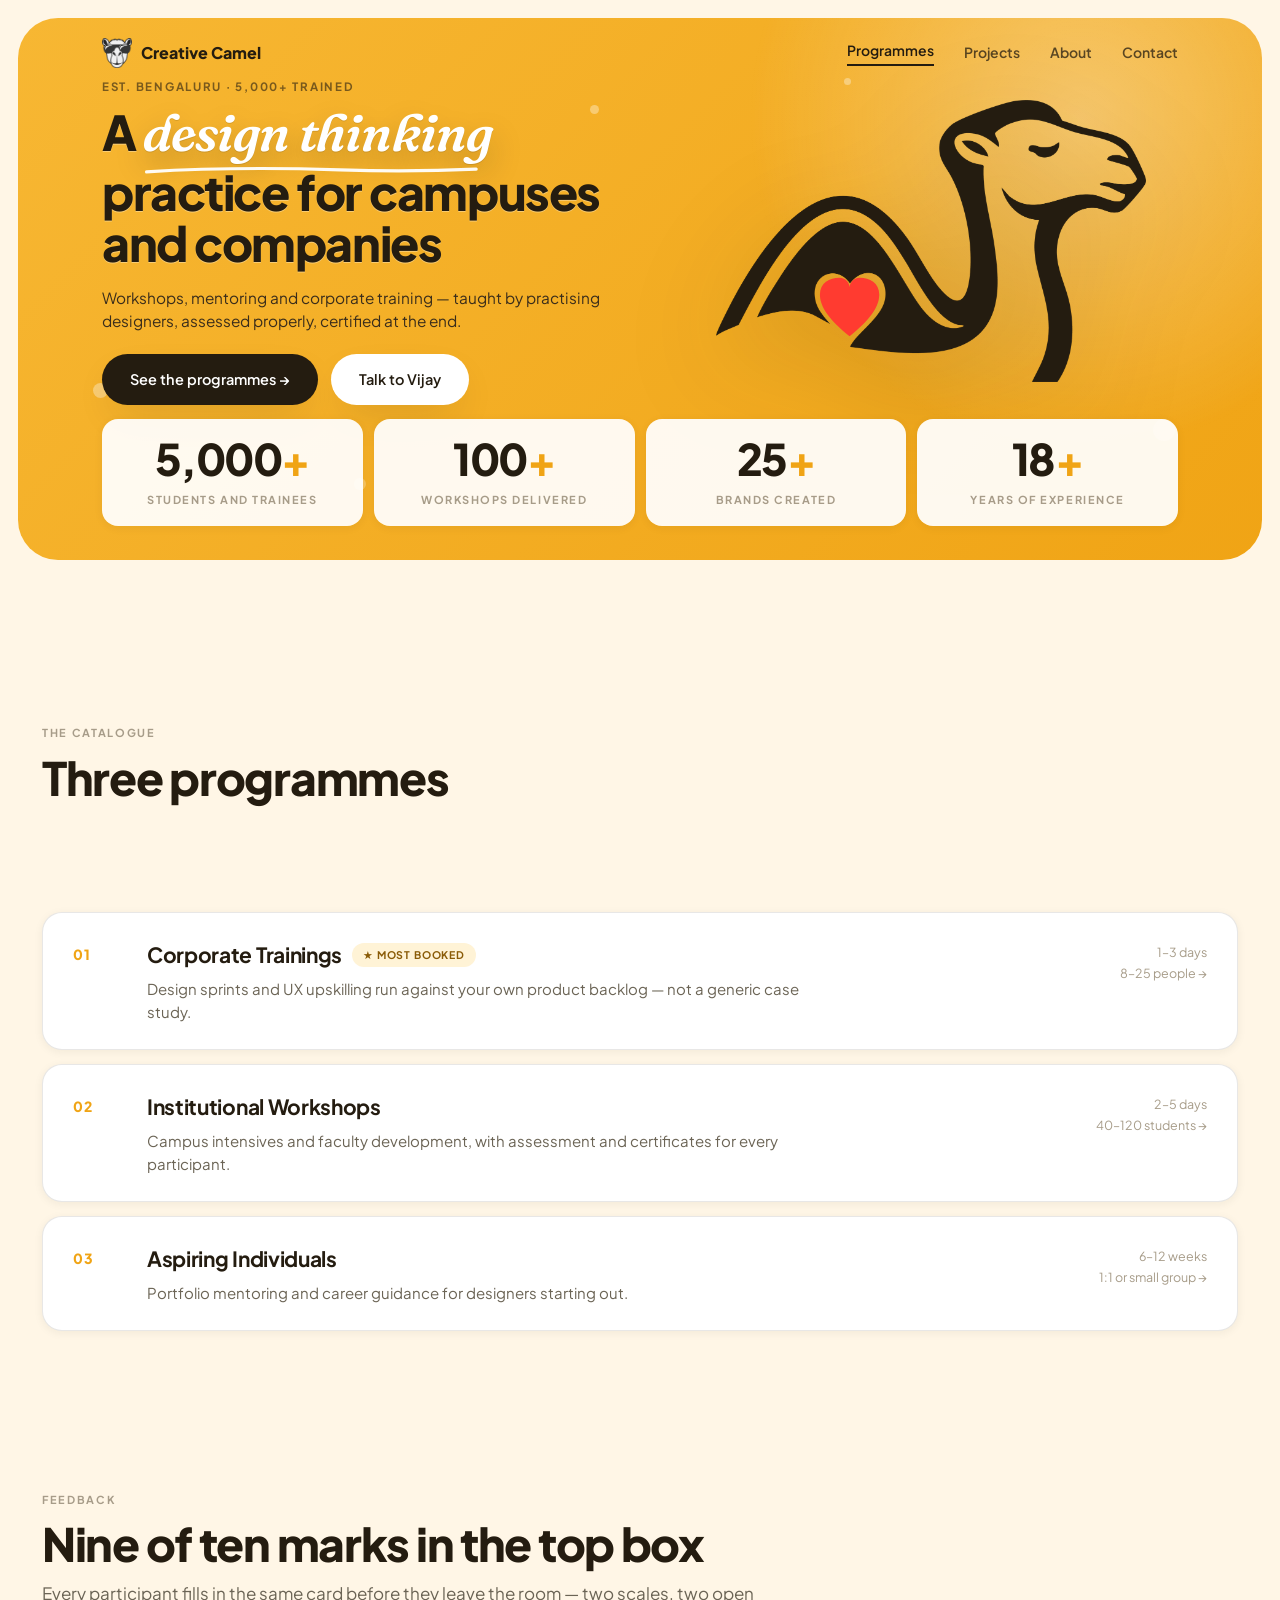
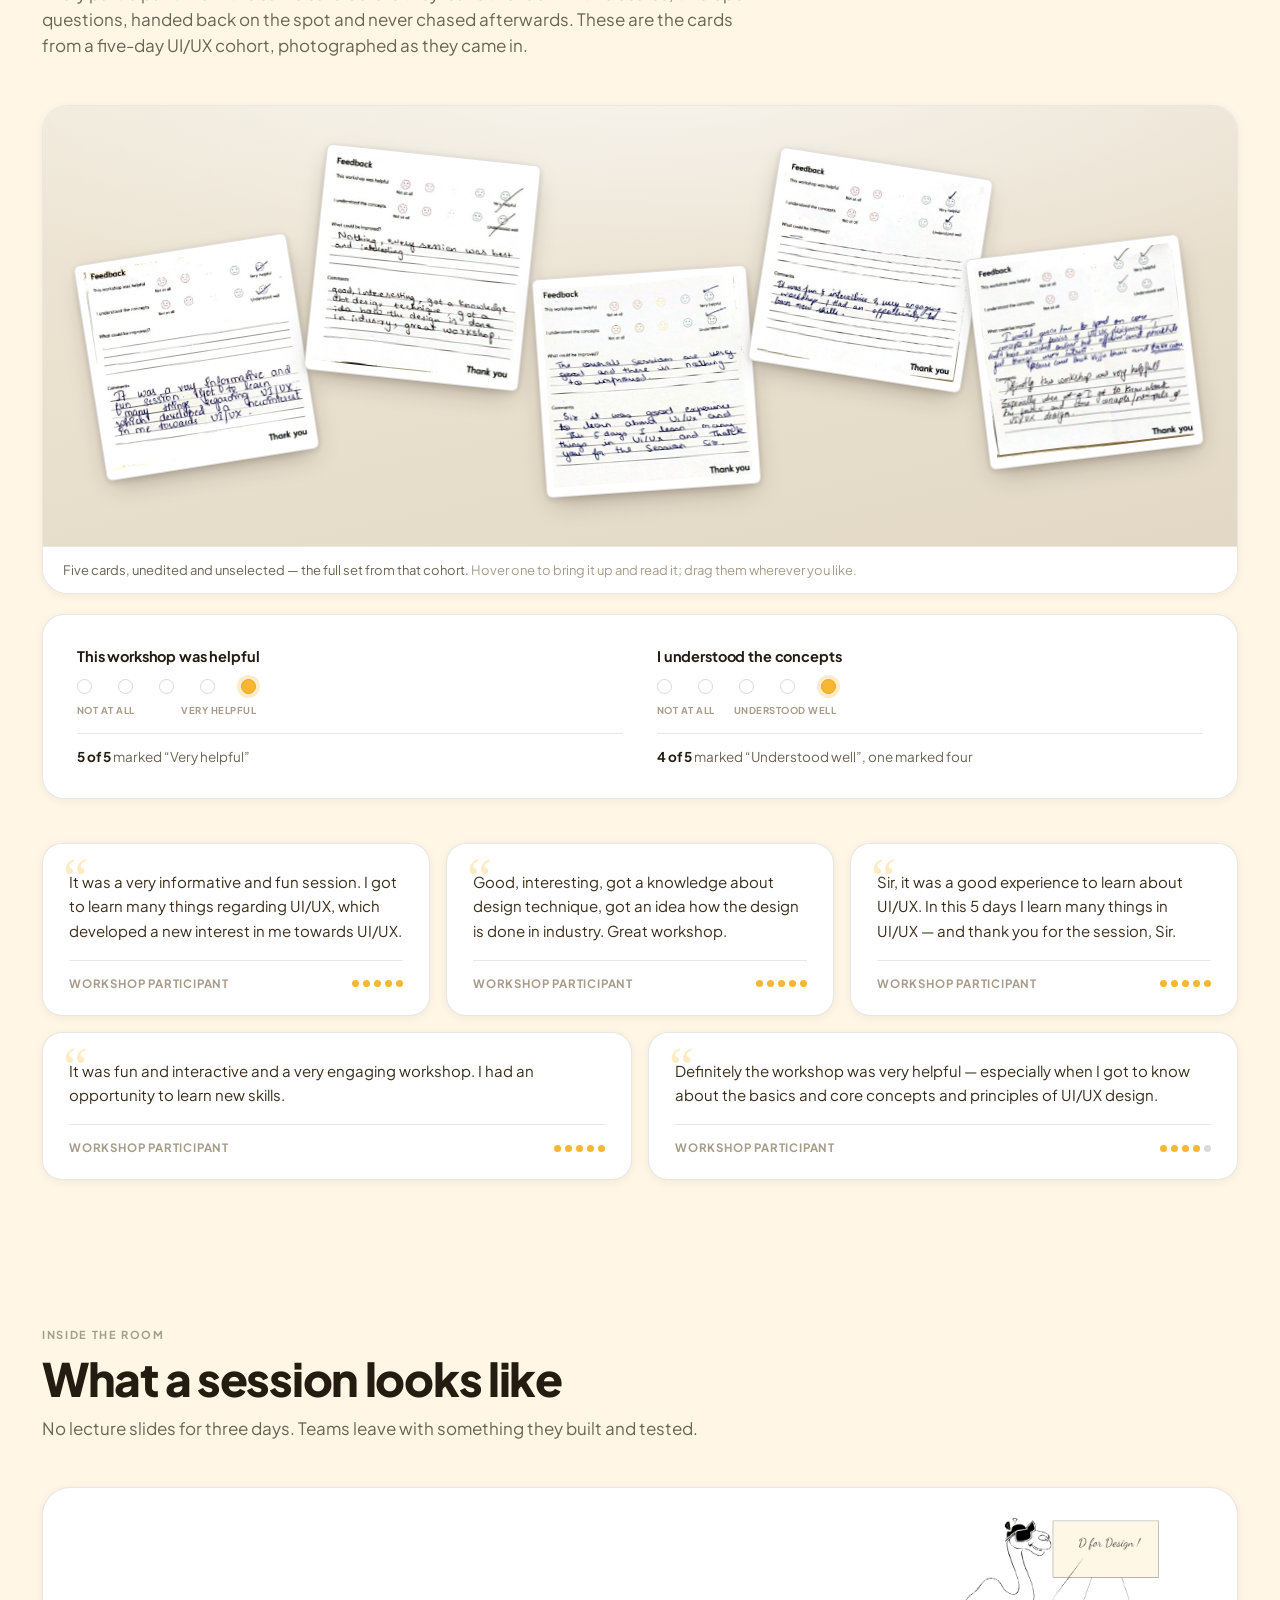
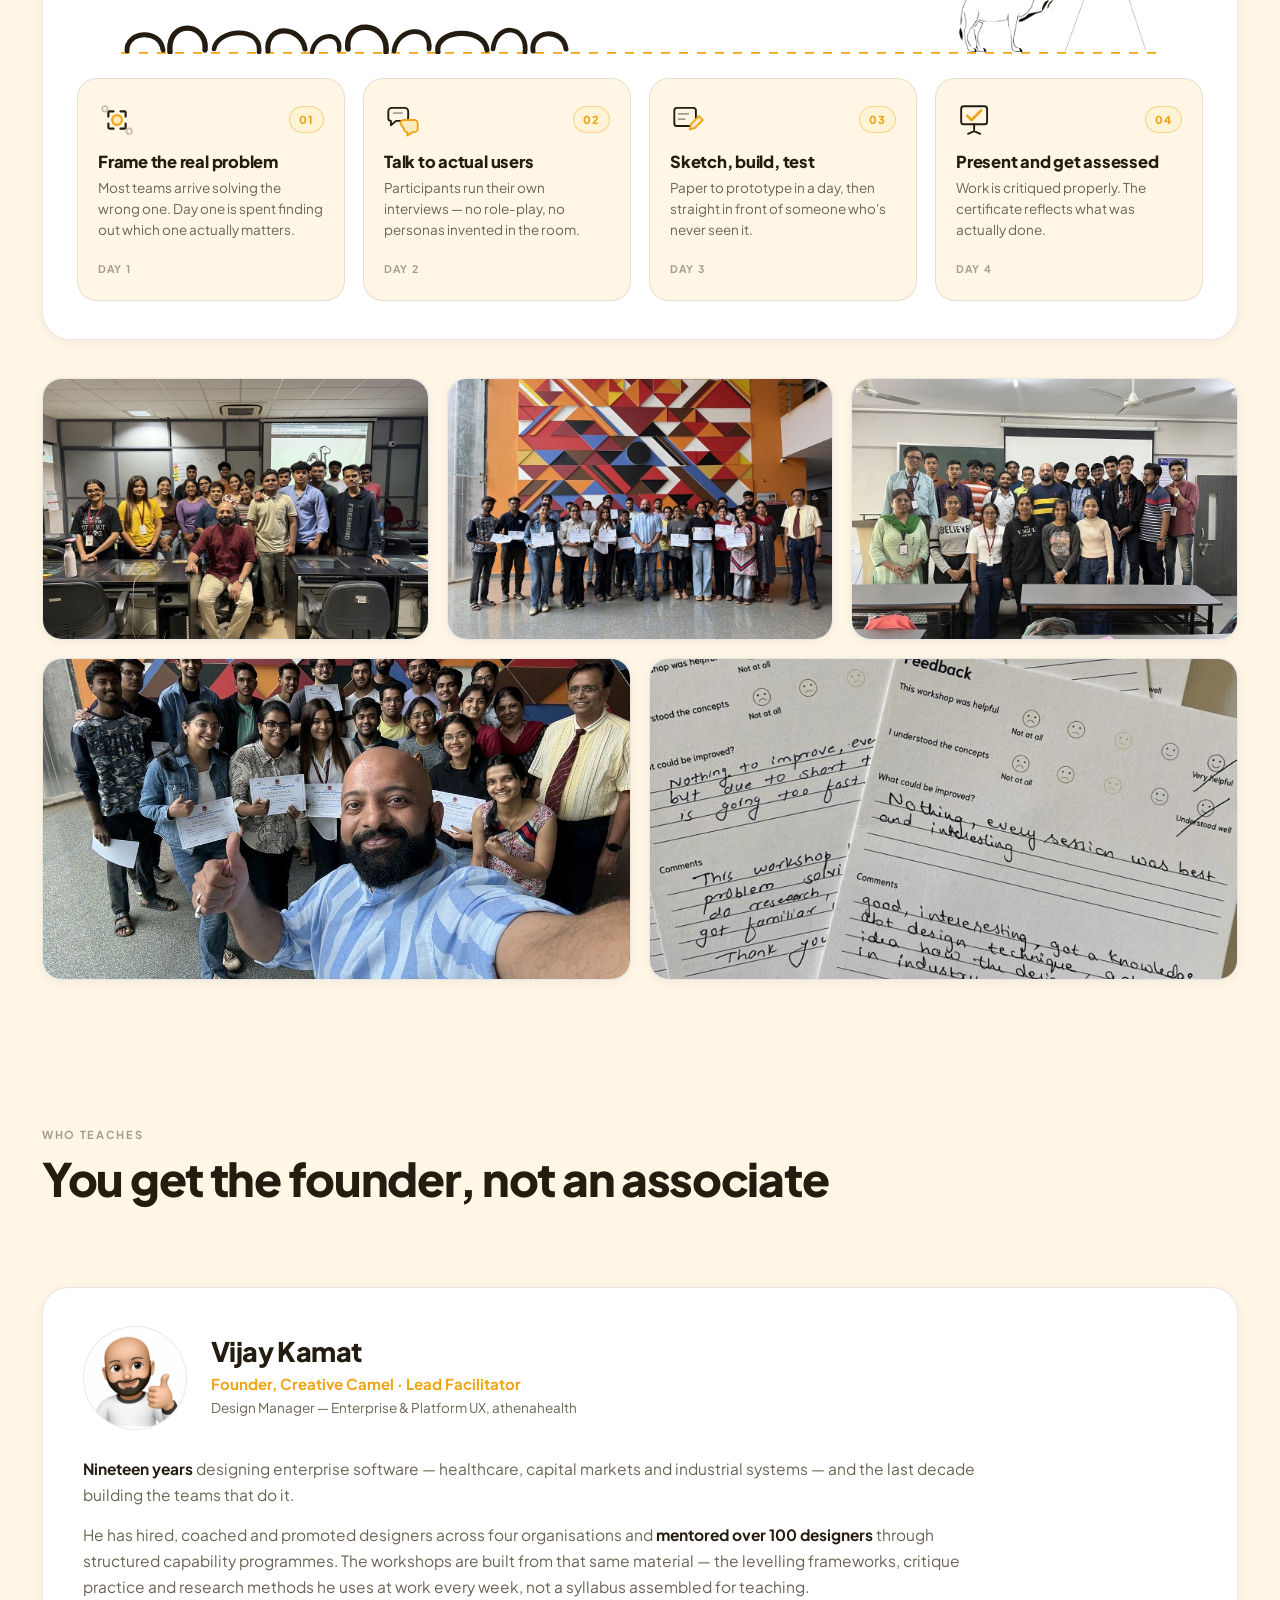
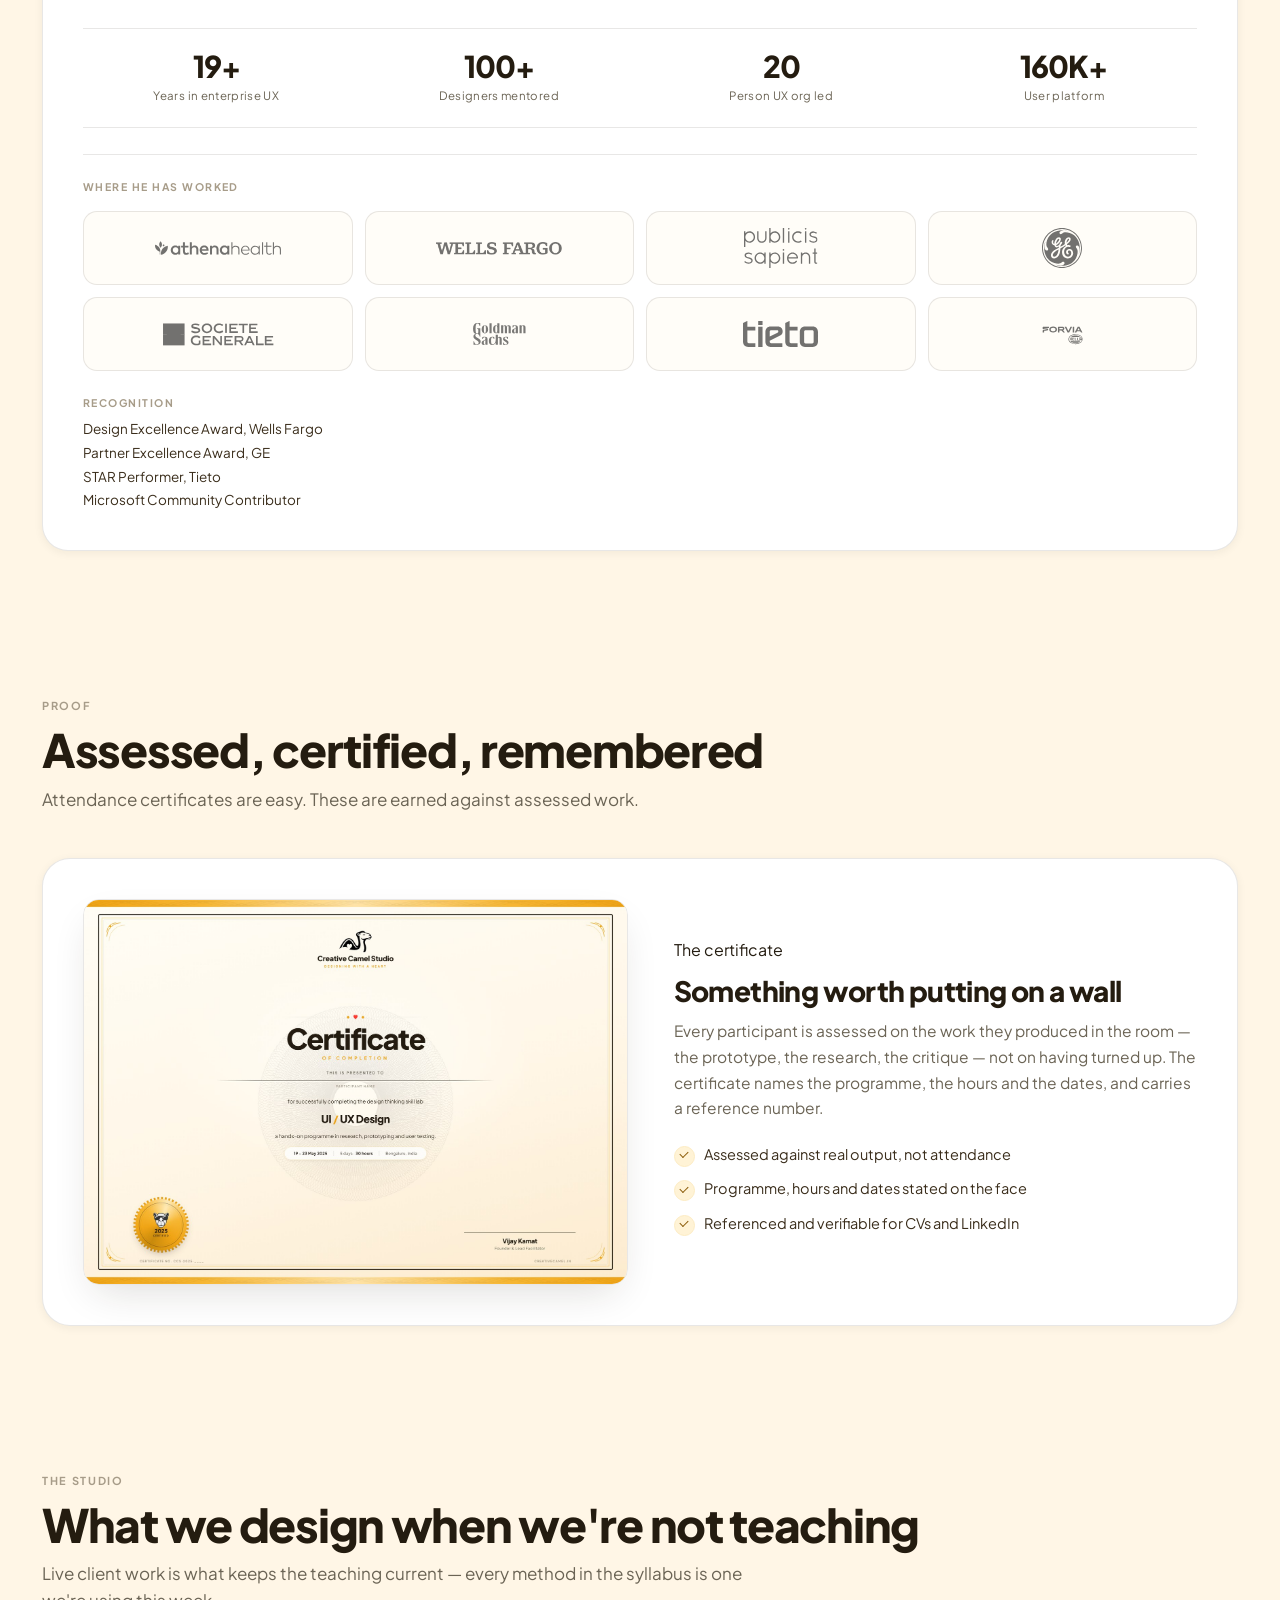
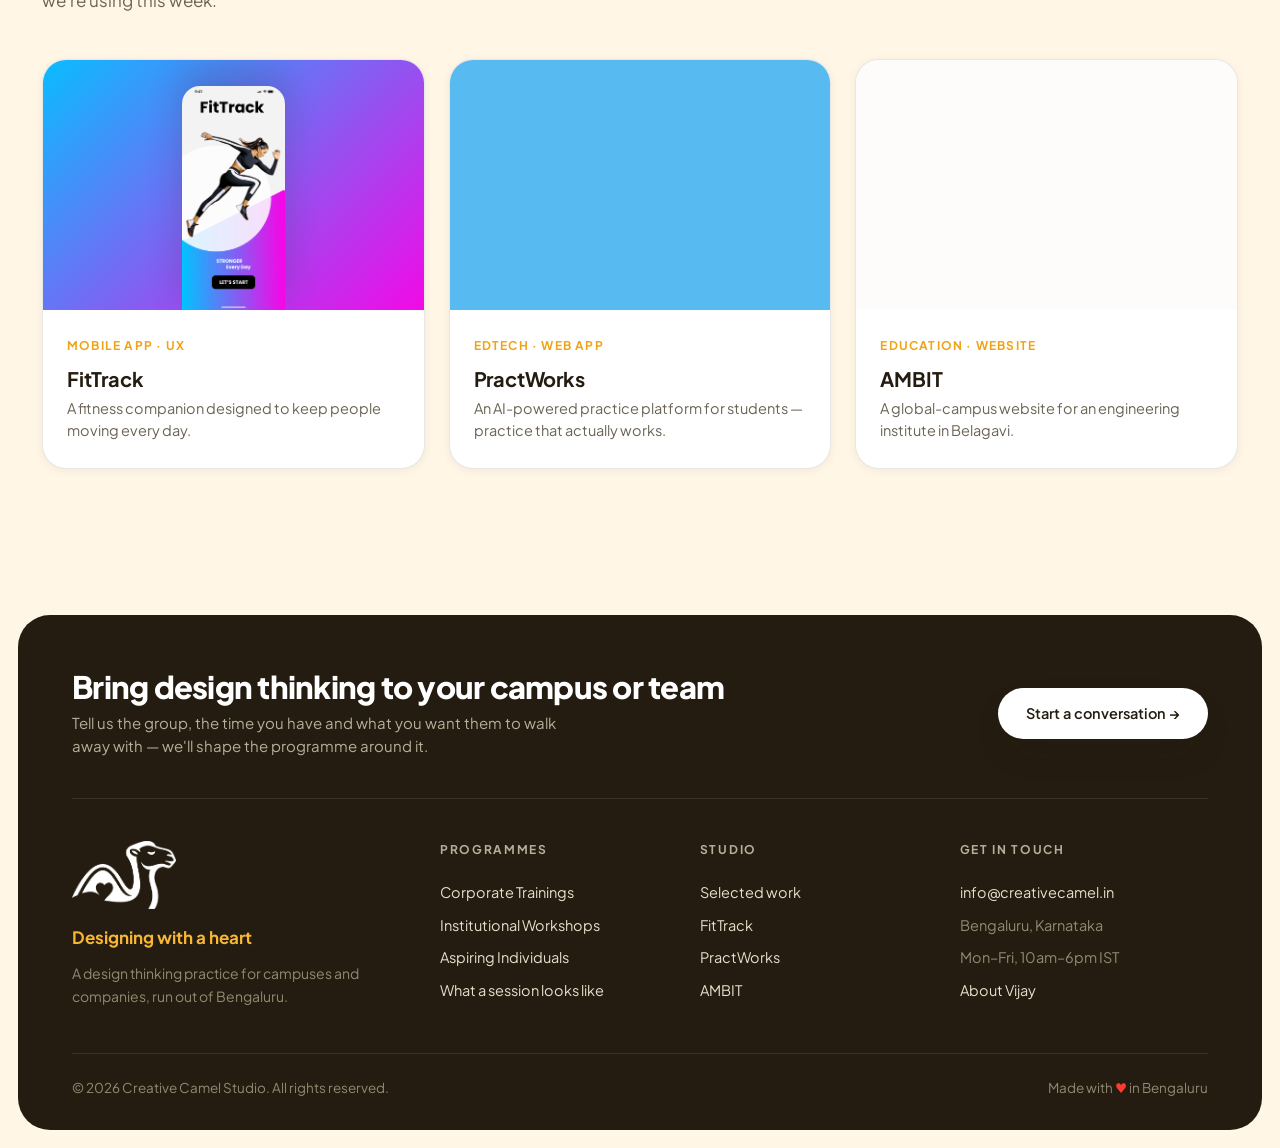
==== commit e12ea243: "Phone layout: menu button, tap-to-open programmes, 2x2 feedback cards, session first - All seven pag" ====
--- a/index.html
+++ b/index.html
@@ -13,7 +13,7 @@
 <link rel="preconnect" href="https://fonts.googleapis.com">
 <link rel="preconnect" href="https://fonts.gstatic.com" crossorigin>
 <link href="https://fonts.googleapis.com/css2?family=Fraunces:ital,opsz,wght@1,9..144,600&family=Plus+Jakarta+Sans:wght@300;400;500;600;700;800&display=swap" rel="stylesheet">
-<link rel="stylesheet" href="assets/concept.css?v=1">
+<link rel="stylesheet" href="assets/concept.css?v=5">
 </head>
 <body>
 
@@ -27,6 +27,7 @@
     <div class="hwrap">
       <nav>
         <a class="brand" href="index.html"><img src="assets/img/logo-camel-face.png" alt="">Creative Camel</a>
+        <button class="menu-btn" type="button" aria-label="Menu" aria-expanded="false"><span></span><span></span></button>
         <a class="lnk on" href="#programmes">Programmes</a>
         <a class="lnk" href="#projects">Projects</a>
         <a class="lnk" href="#about">About</a>
@@ -70,11 +71,13 @@
   </div>
 </div>
 
+<!-- programmes, feedback and session: on phones the session comes first (concept.css .trio) -->
+<div class="trio">
 <!-- ══════ PROGRAMMES ══════ -->
 <section id="programmes" class="wrap">
   <div class="sk rv">The catalogue</div>
   <h2 class="rv">Three programmes</h2>
-  <p class="intro rv">Hover a programme to see what it covers. Every track now includes AI — used as a working tool, and designed for as a material.</p>
+  <p class="intro rv"><span class="say-hover">Hover</span><span class="say-tap">Tap</span> a programme to see what it covers. Every track now includes AI — used as a working tool, and designed for as a material.</p>
 
   <div class="prog rv">
     <div class="no">01</div>
@@ -128,7 +131,7 @@
         <img src="assets/img/feedback-card-5.jpg" alt="">
       </div>
     </div>
-    <figcaption>Five cards, unedited and unselected — the full set from that cohort. <span class="hint">Hover one to bring it up and read it; drag them wherever you like.</span></figcaption>
+    <figcaption><span class="cap-full">Five cards, unedited and unselected — the full set from that cohort.</span><span class="cap-four">Four of the five cards from that cohort, unedited.</span> <span class="hint">Hover one to bring it up and read it; drag them wherever you like.</span></figcaption>
   </figure>
 
   <div class="fb-summary rv">
@@ -251,6 +254,8 @@
   </div>
 </section>
 
+</div>
+
 <!-- ══════ FACILITATOR ══════ -->
 <section id="about" class="wrap">
   <div class="sk rv">Who teaches</div>
@@ -507,6 +512,19 @@
   } else {
     rv.forEach(function(el){ el.classList.add('in'); });
   }
+
+  // Programmes on touch: no hover, so a tap folds the topic table open and shut
+  (function(){
+    if (!window.matchMedia('(hover:none)').matches) return;
+    document.querySelectorAll('.prog').forEach(function(p){
+      p.setAttribute('role','button'); p.setAttribute('tabindex','0');
+      p.setAttribute('aria-expanded','false');
+      p.addEventListener('click', function(){
+        var open = p.classList.toggle('open');
+        p.setAttribute('aria-expanded', open ? 'true' : 'false');
+      });
+    });
+  })();
 
   // Feedback table: hover a card to bring it up and read it, drag it to move it.
   // Pointer events so mouse, pen and trackpad all behave the same.
@@ -724,5 +742,6 @@
   })();
 })();
 </script>
+<script src="assets/nav.js?v=1" defer></script>
 </body>
 </html>
--- a/assets/concept.css
+++ b/assets/concept.css
@@ -610,3 +610,60 @@
   .prog .mt{grid-column:2;text-align:left}
   nav{flex-wrap:wrap;gap:16px}
 }
+
+/* Phone menu — below 720px the four links fold behind a menu button and open as
+   a stacked list inside the header. Not an absolute dropdown: the hero card has
+   overflow:hidden and would clip it. assets/nav.js toggles nav.open */
+.menu-btn{display:none}
+@media(max-width:720px){
+  nav{flex-wrap:wrap;gap:0}
+  .menu-btn{display:flex;flex-direction:column;justify-content:center;gap:5px;
+    width:42px;height:42px;padding:0 11px;margin-right:-8px;border:0;border-radius:50%;
+    background:transparent;cursor:pointer;-webkit-tap-highlight-color:transparent;
+    transition:background .22s var(--ease-spring),transform .1s var(--ease-tap)}
+  .menu-btn:active{transform:scale(.9)}
+  .menu-btn span{display:block;height:2px;border-radius:2px;background:var(--ink);
+    transition:transform .4s var(--ease-spring)}
+  nav.open .menu-btn{background:rgba(255,255,255,.45)}
+  nav.open .menu-btn span:first-child{transform:translateY(3.5px) rotate(45deg)}
+  nav.open .menu-btn span:last-child{transform:translateY(-3.5px) rotate(-45deg)}
+  nav a.lnk{flex:0 0 100%;font-size:17px;opacity:0;visibility:hidden;max-height:0;overflow:hidden;
+    padding:0 2px;border-top:1px solid transparent;transform:translateY(-6px);
+    transition:max-height .45s var(--ease-spring),padding .45s var(--ease-spring),
+      opacity .3s var(--ease-spring),transform .45s var(--ease-spring),visibility 0s .45s}
+  nav a.lnk.on{opacity:0;border-bottom:0;padding-bottom:0;font-weight:800}
+  nav a.lnk{-webkit-tap-highlight-color:transparent}
+  nav.open a.lnk:active{opacity:.55;transition-duration:.1s}
+  nav.open a.lnk{opacity:1;visibility:visible;max-height:60px;padding:14px 2px;
+    border-top-color:var(--line-2);transform:none;transition-delay:0s}
+}
+
+/* Programmes on touch — the topic tables stay folded until the row is tapped
+   (index.html toggles .prog.open); the arrow turns down while one is open */
+.say-tap{display:none}
+@media (hover:none){
+  .say-hover{display:none}.say-tap{display:inline}
+  .prog{cursor:pointer;-webkit-tap-highlight-color:transparent}
+  .prog .ttwrap{max-height:0;opacity:0;overflow:hidden;margin-top:0;
+    transition:max-height .6s var(--ease-spring),opacity .35s var(--ease-tap),margin-top .6s var(--ease-spring)}
+  .prog.open .ttwrap{max-height:760px;opacity:1;margin-top:18px}
+  .prog.open .arw{transform:rotate(90deg)}
+}
+
+/* Feedback on phones — four cards in a 2×2 square; the fifth sits out */
+.cap-four{display:none}
+@media(max-width:900px){
+  .fb-table{grid-template-columns:1fr 1fr;gap:10px;padding:12px}
+  .fb-card{padding:5px 5px 6px}
+  .fb-card:nth-child(n+5){display:none}
+  .cap-full{display:none}.cap-four{display:inline}
+}
+
+/* Phones read the session first, then the feedback, then the three programmes */
+@media(max-width:900px){
+  .trio{display:flex;flex-direction:column}
+  .trio>section{width:100%}
+  .trio>#colleges{order:1}
+  .trio>#feedback{order:2}
+  .trio>#programmes{order:3}
+}
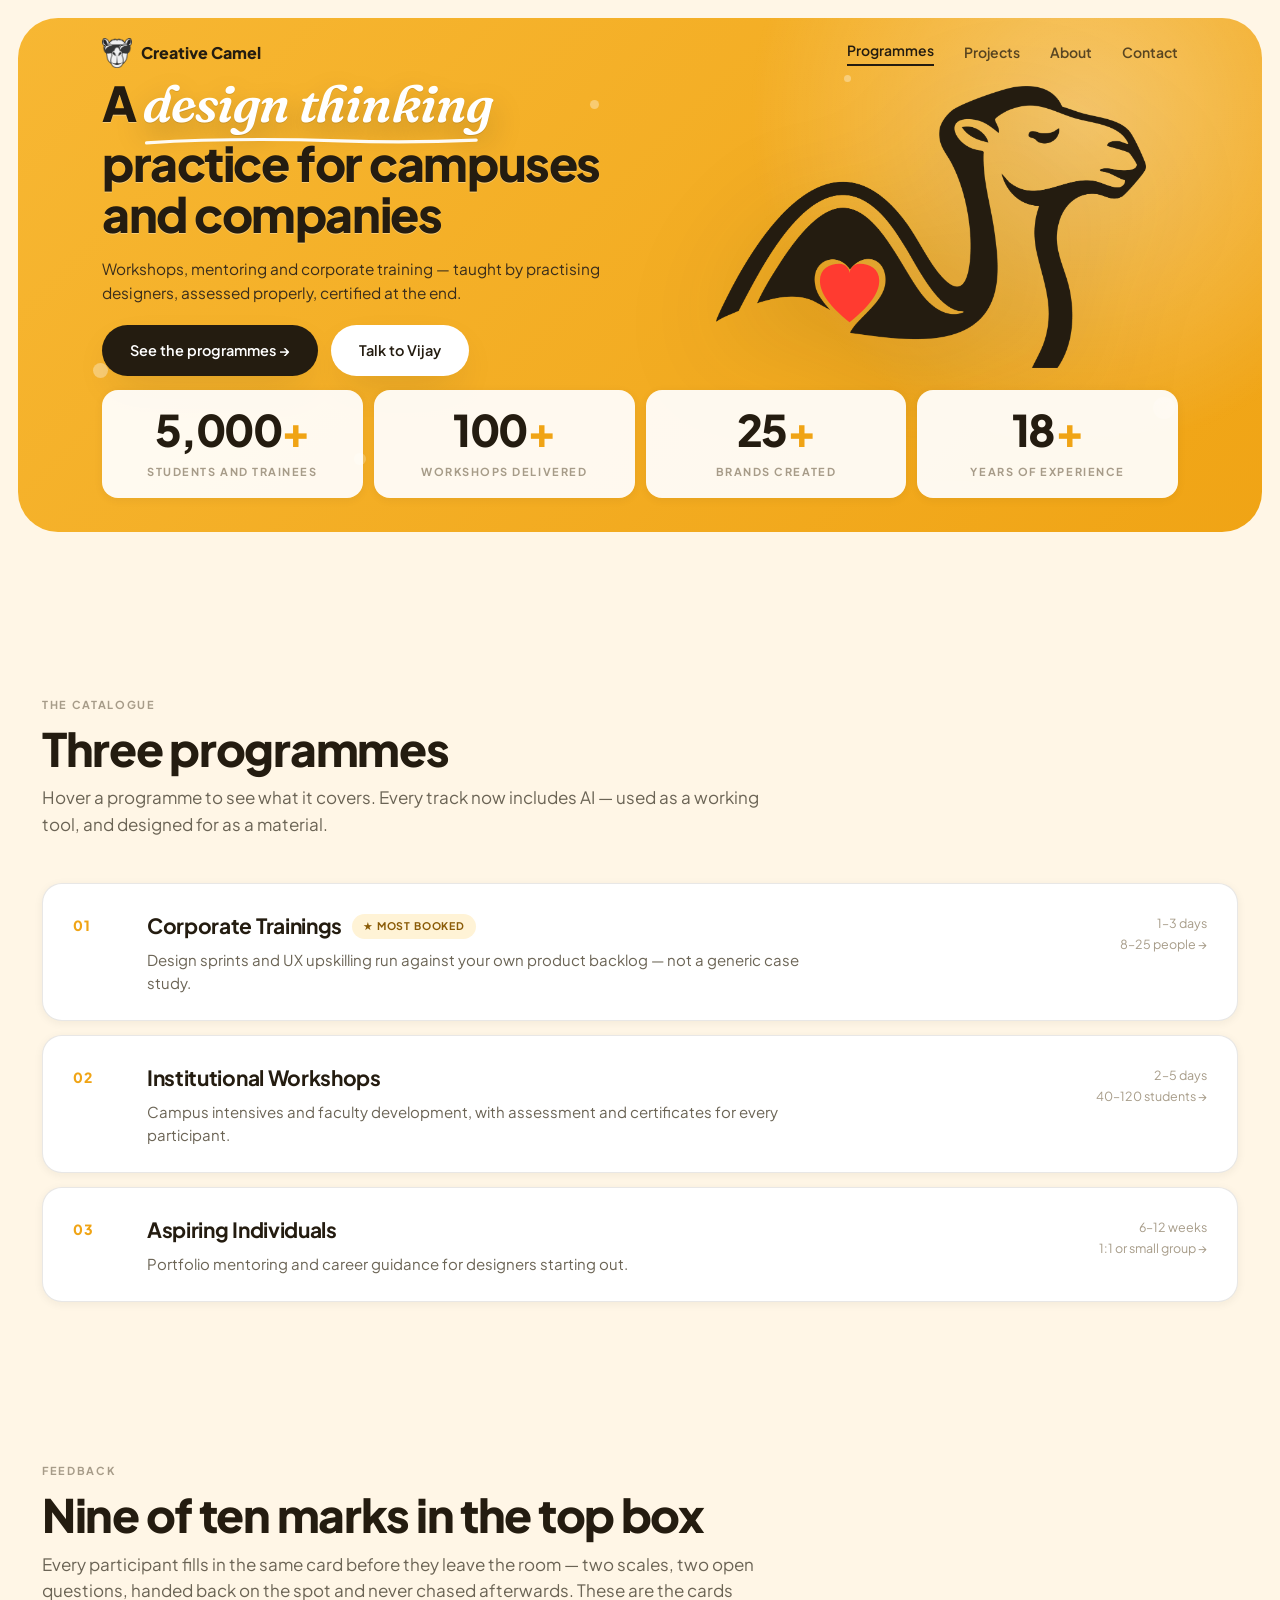
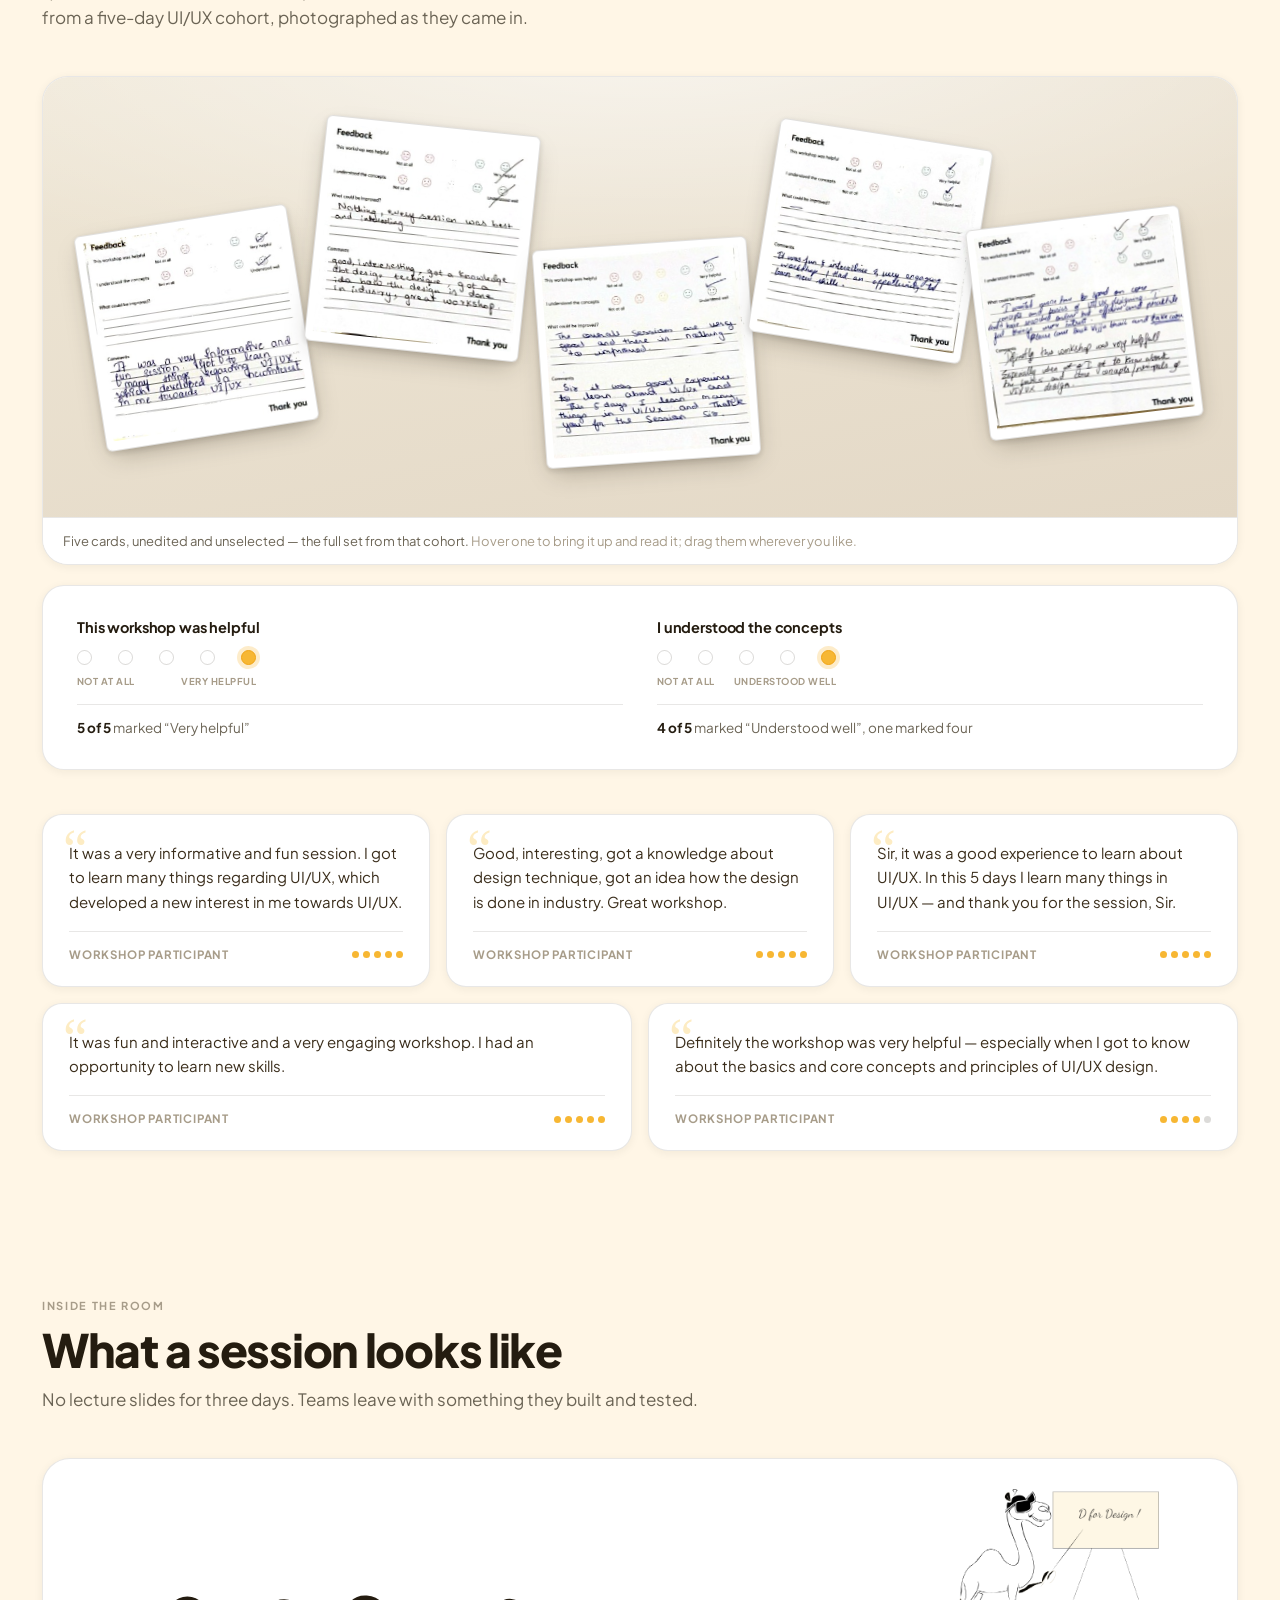
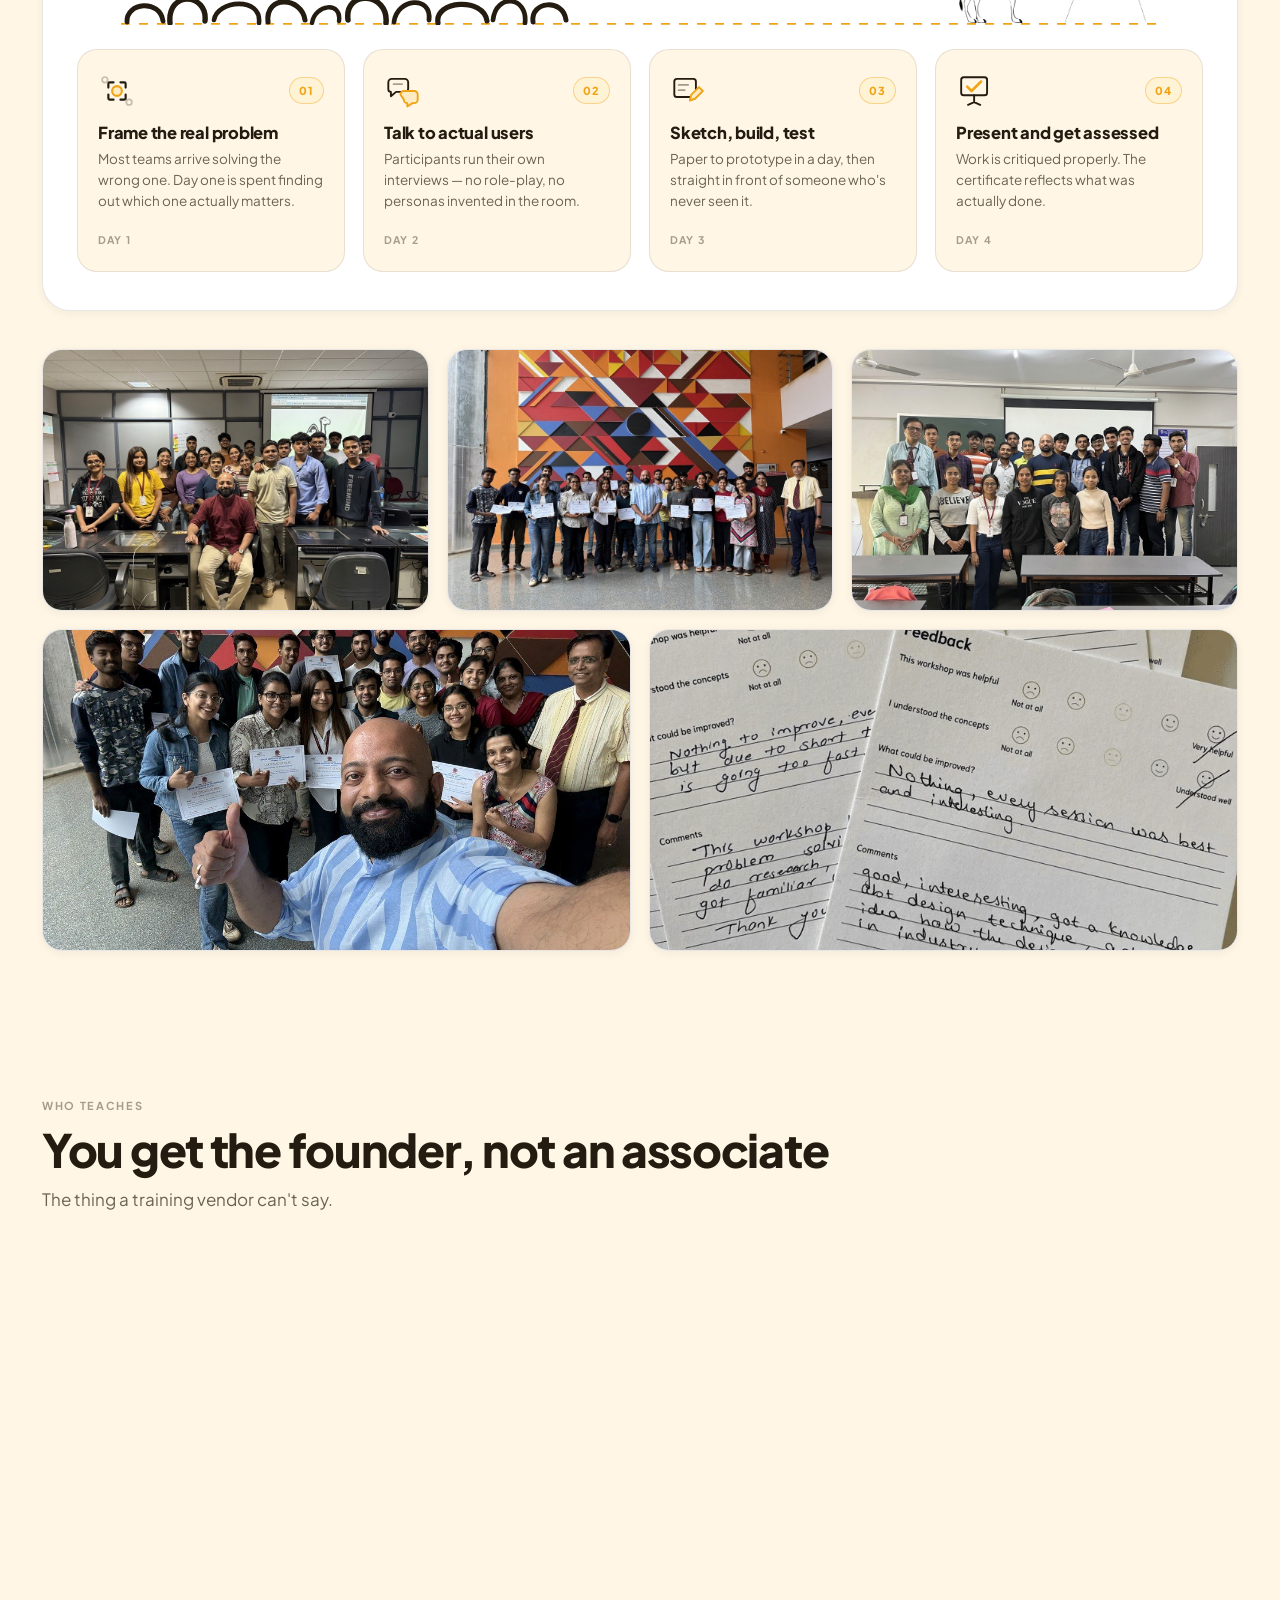
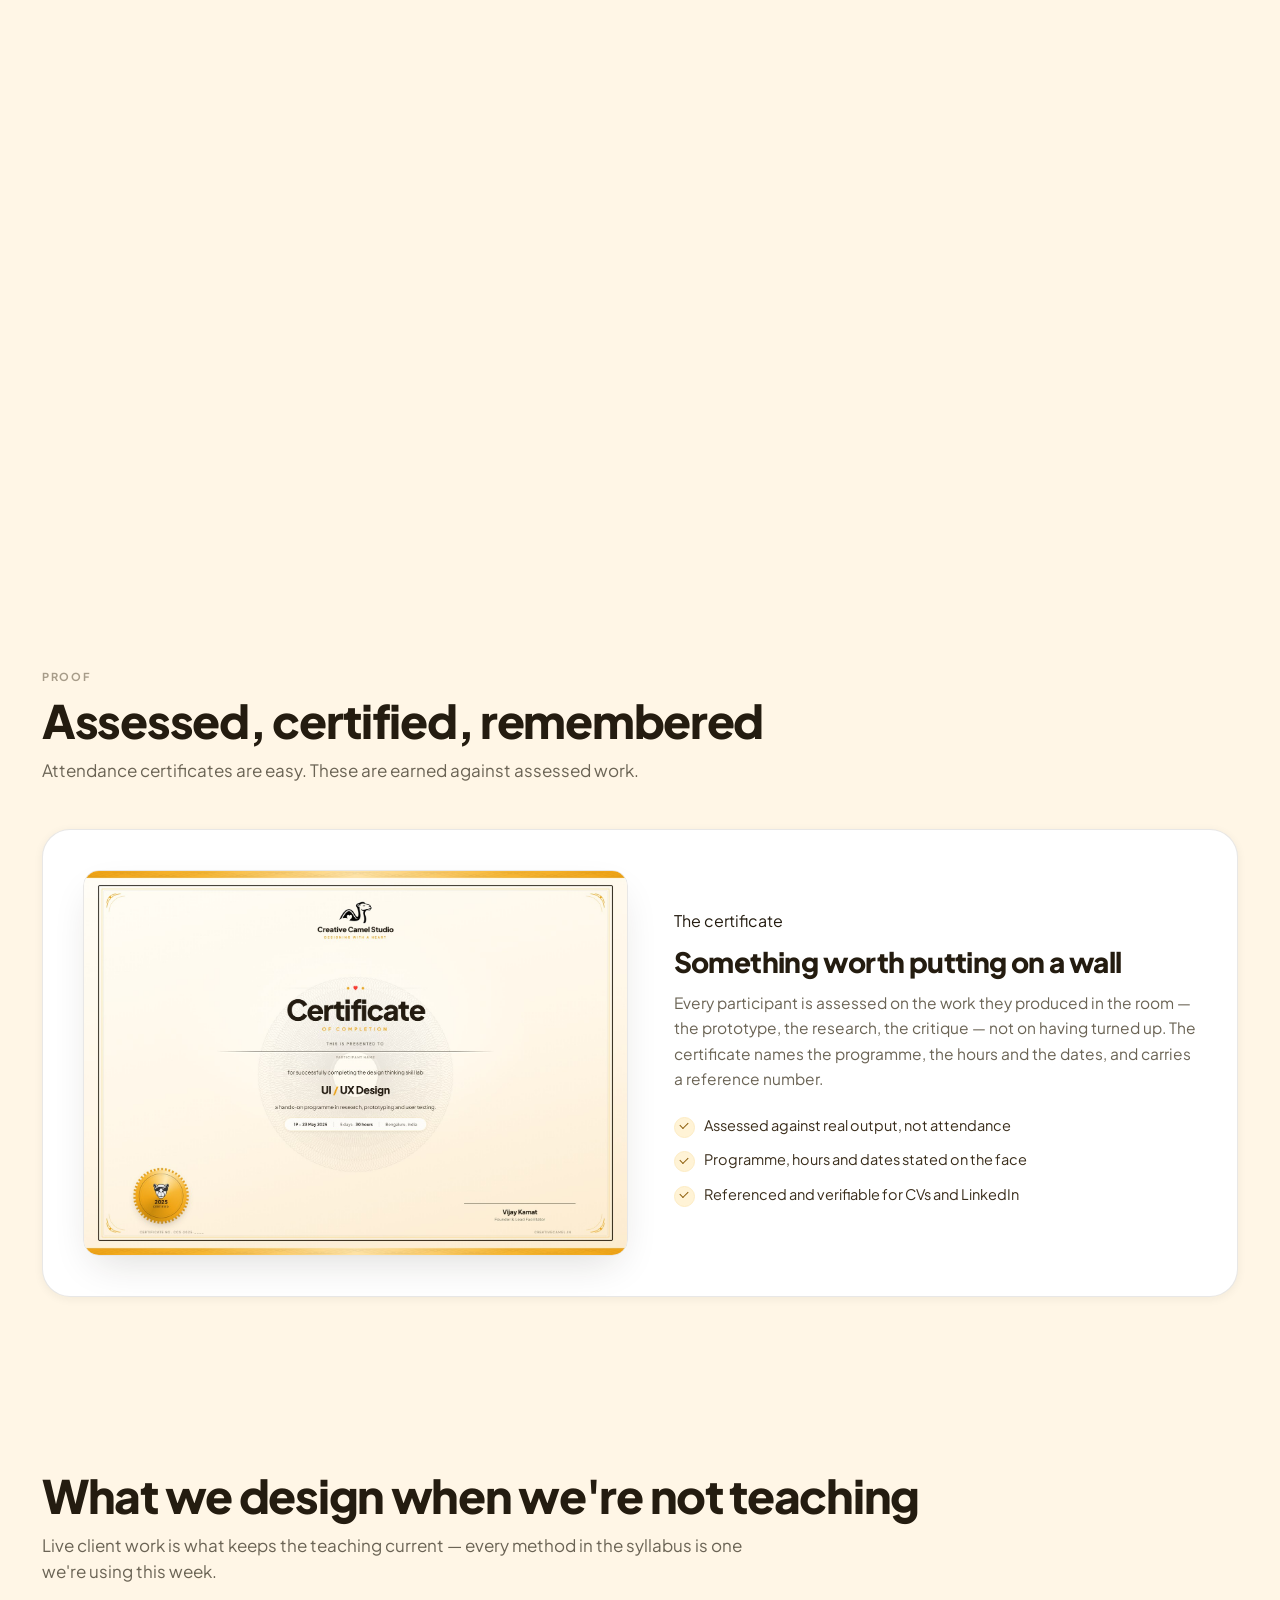
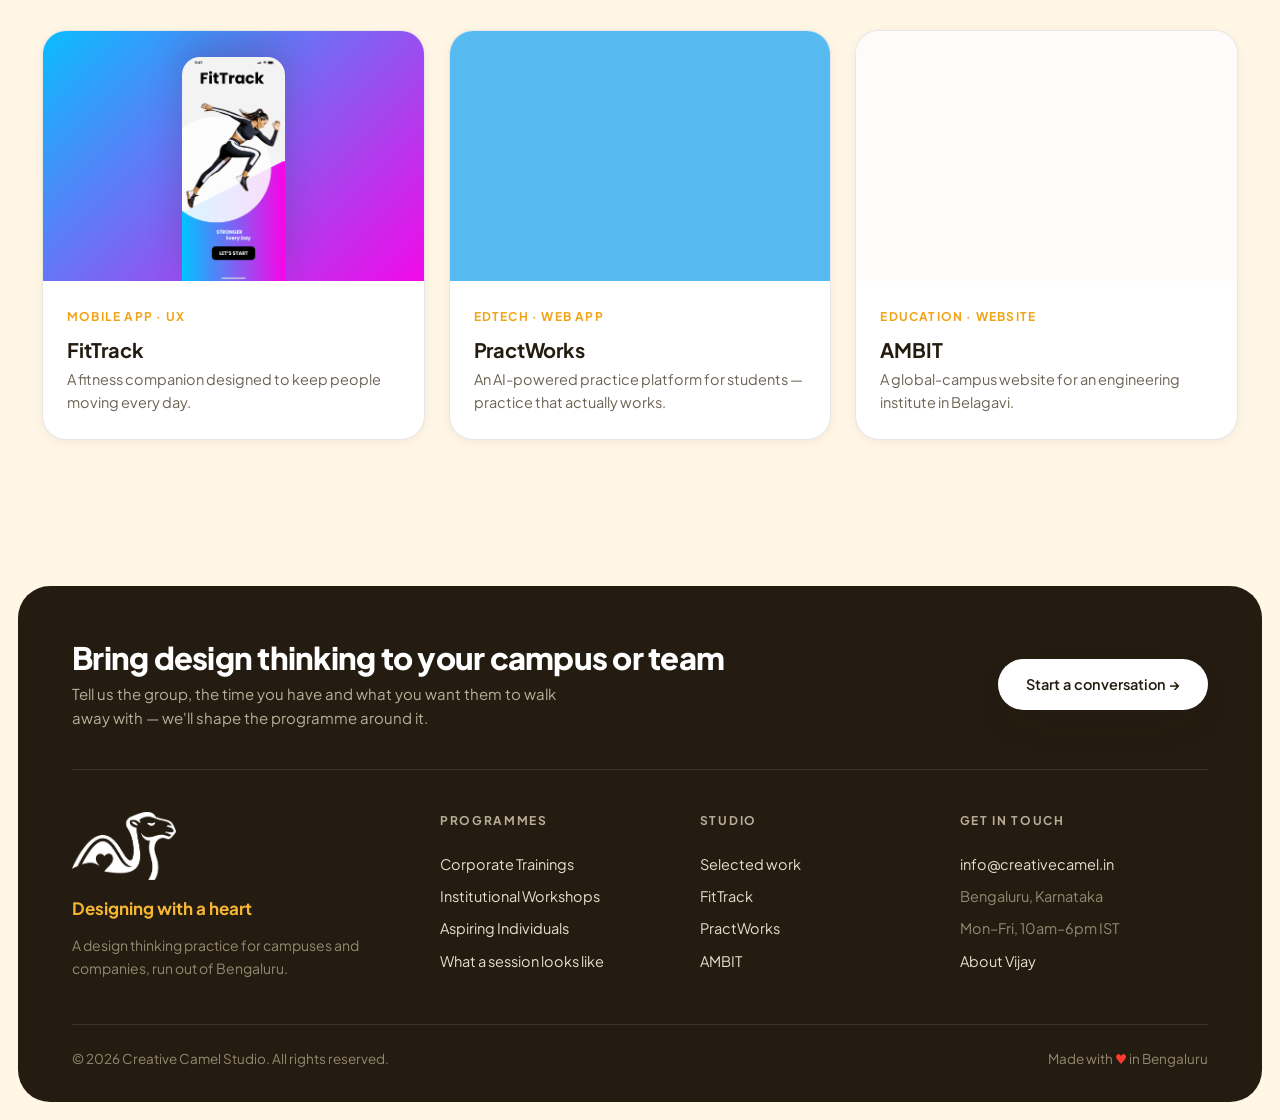
==== commit 2c1a8357: "Remove the Est. Bengaluru · 5,000+ trained line from the hero Co-Authored-By: Claude Opus 5.5 <norep" ====
--- a/index.html
+++ b/index.html
@@ -36,7 +36,6 @@
 
       <div class="hero-body">
         <div>
-          <div class="kicker r">Est. Bengaluru · <span class="cnt" data-to="5000">0</span>+ trained</div>
           <h1>
             <span class="ln r d1">A <em class="hl">design thinking<svg class="ul" viewBox="0 0 300 12" preserveAspectRatio="none" aria-hidden="true"><path d="M3 8.4C54 3.1 112 2.4 168 5.6c42 2.4 83 2 129-2.2"/></svg></em></span>
             <span class="ln r d2">practice for campuses</span>
